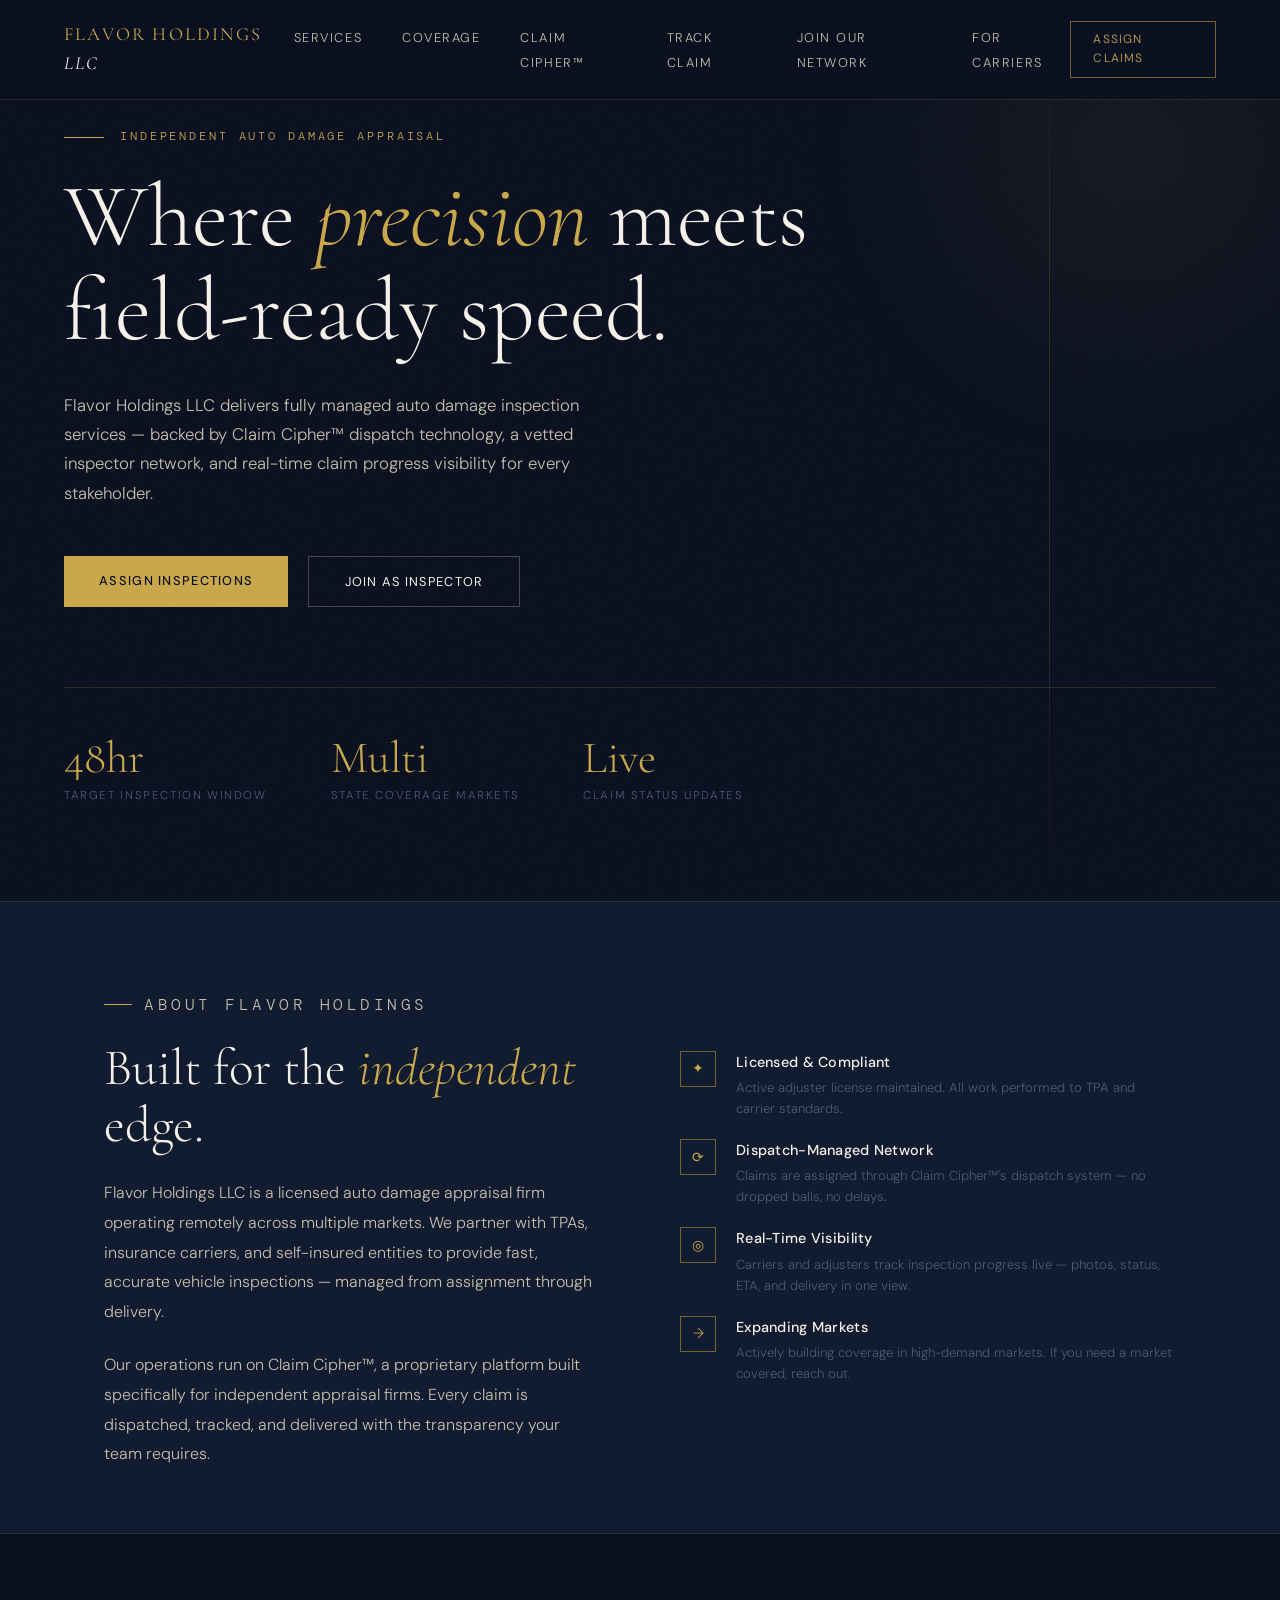
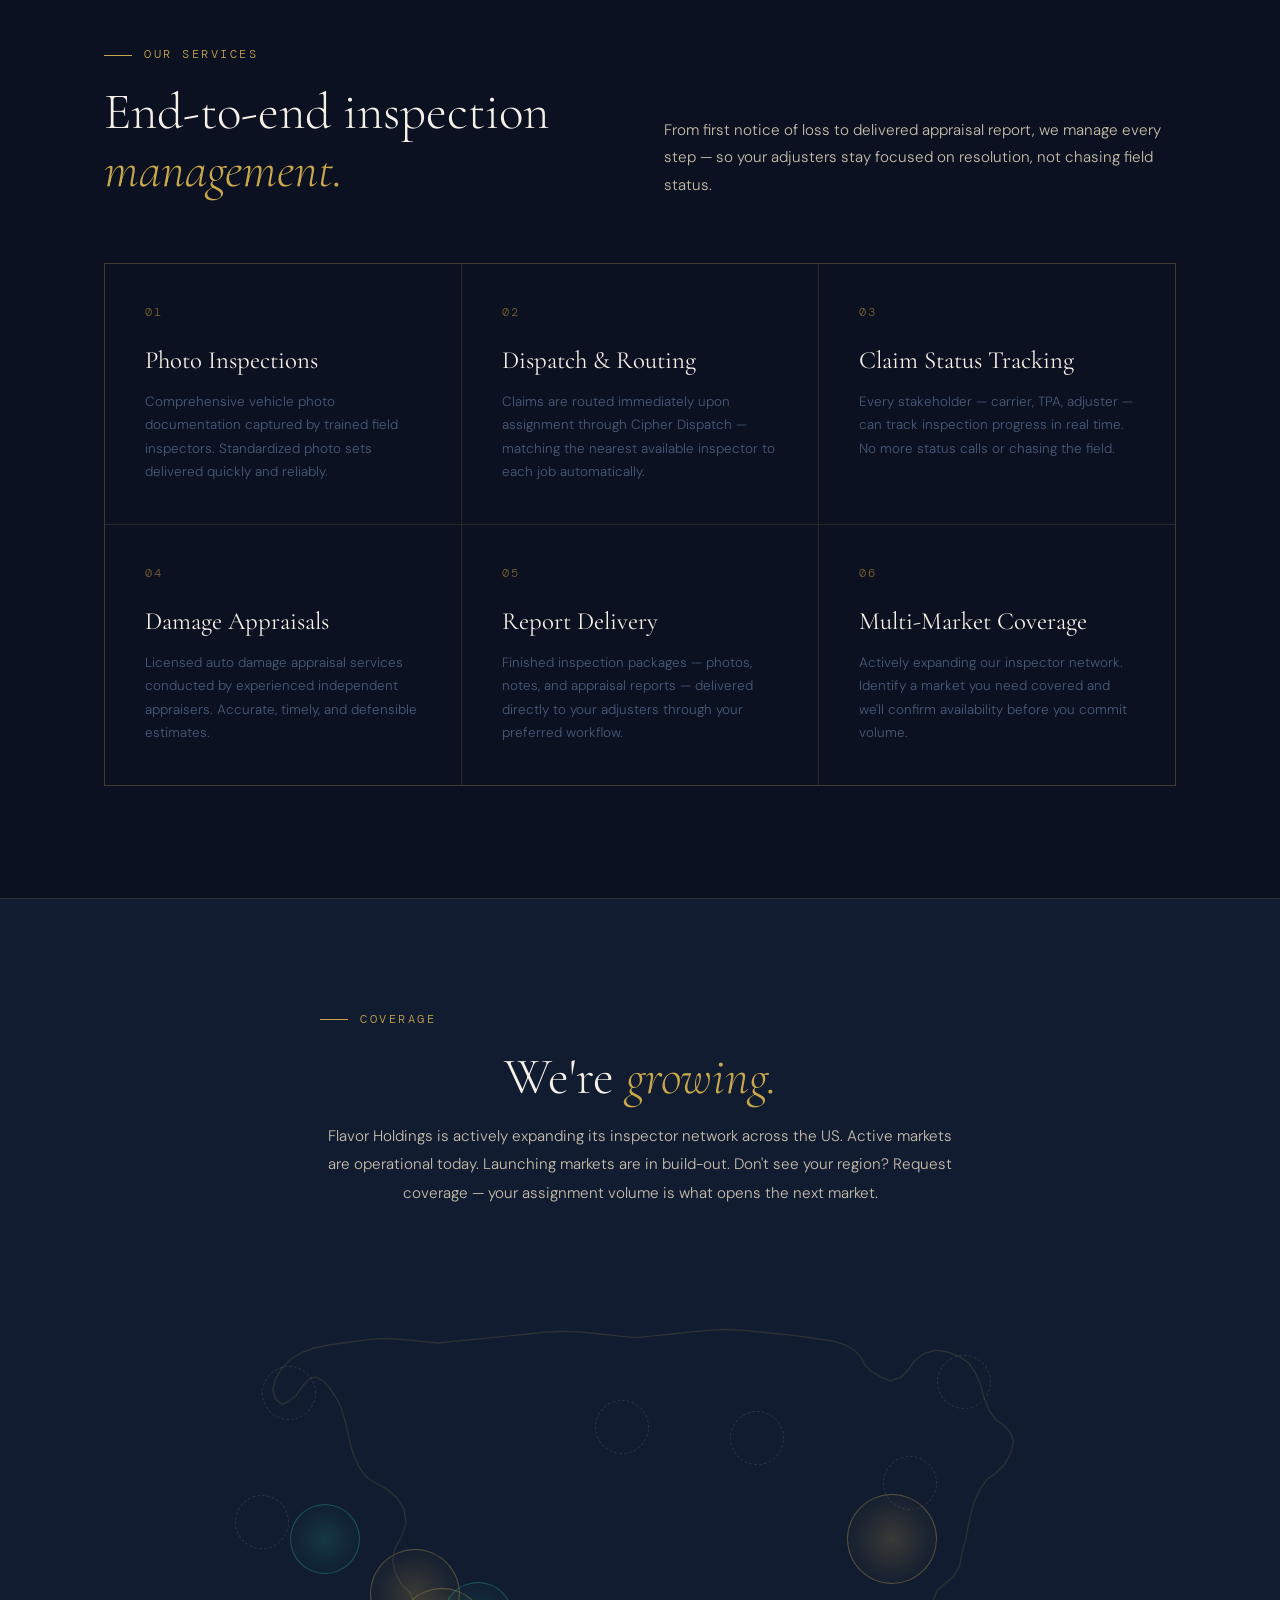
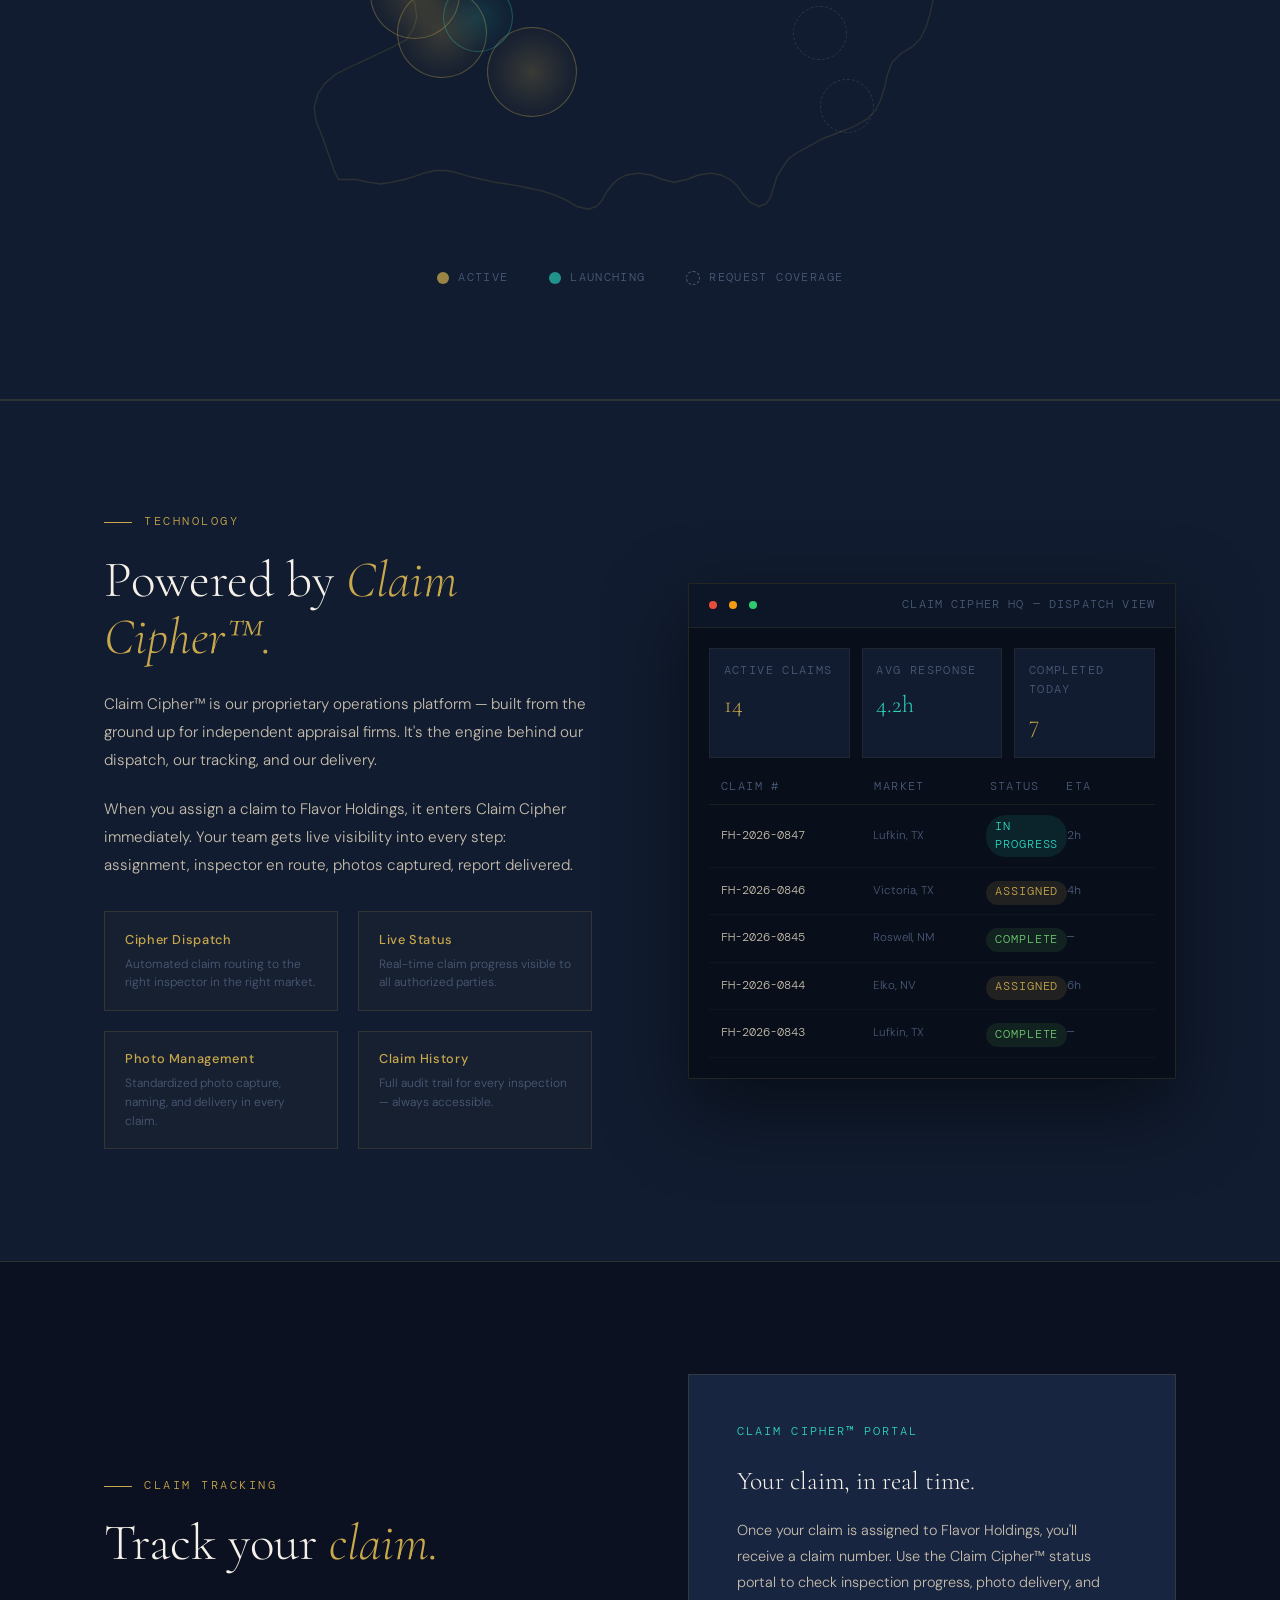
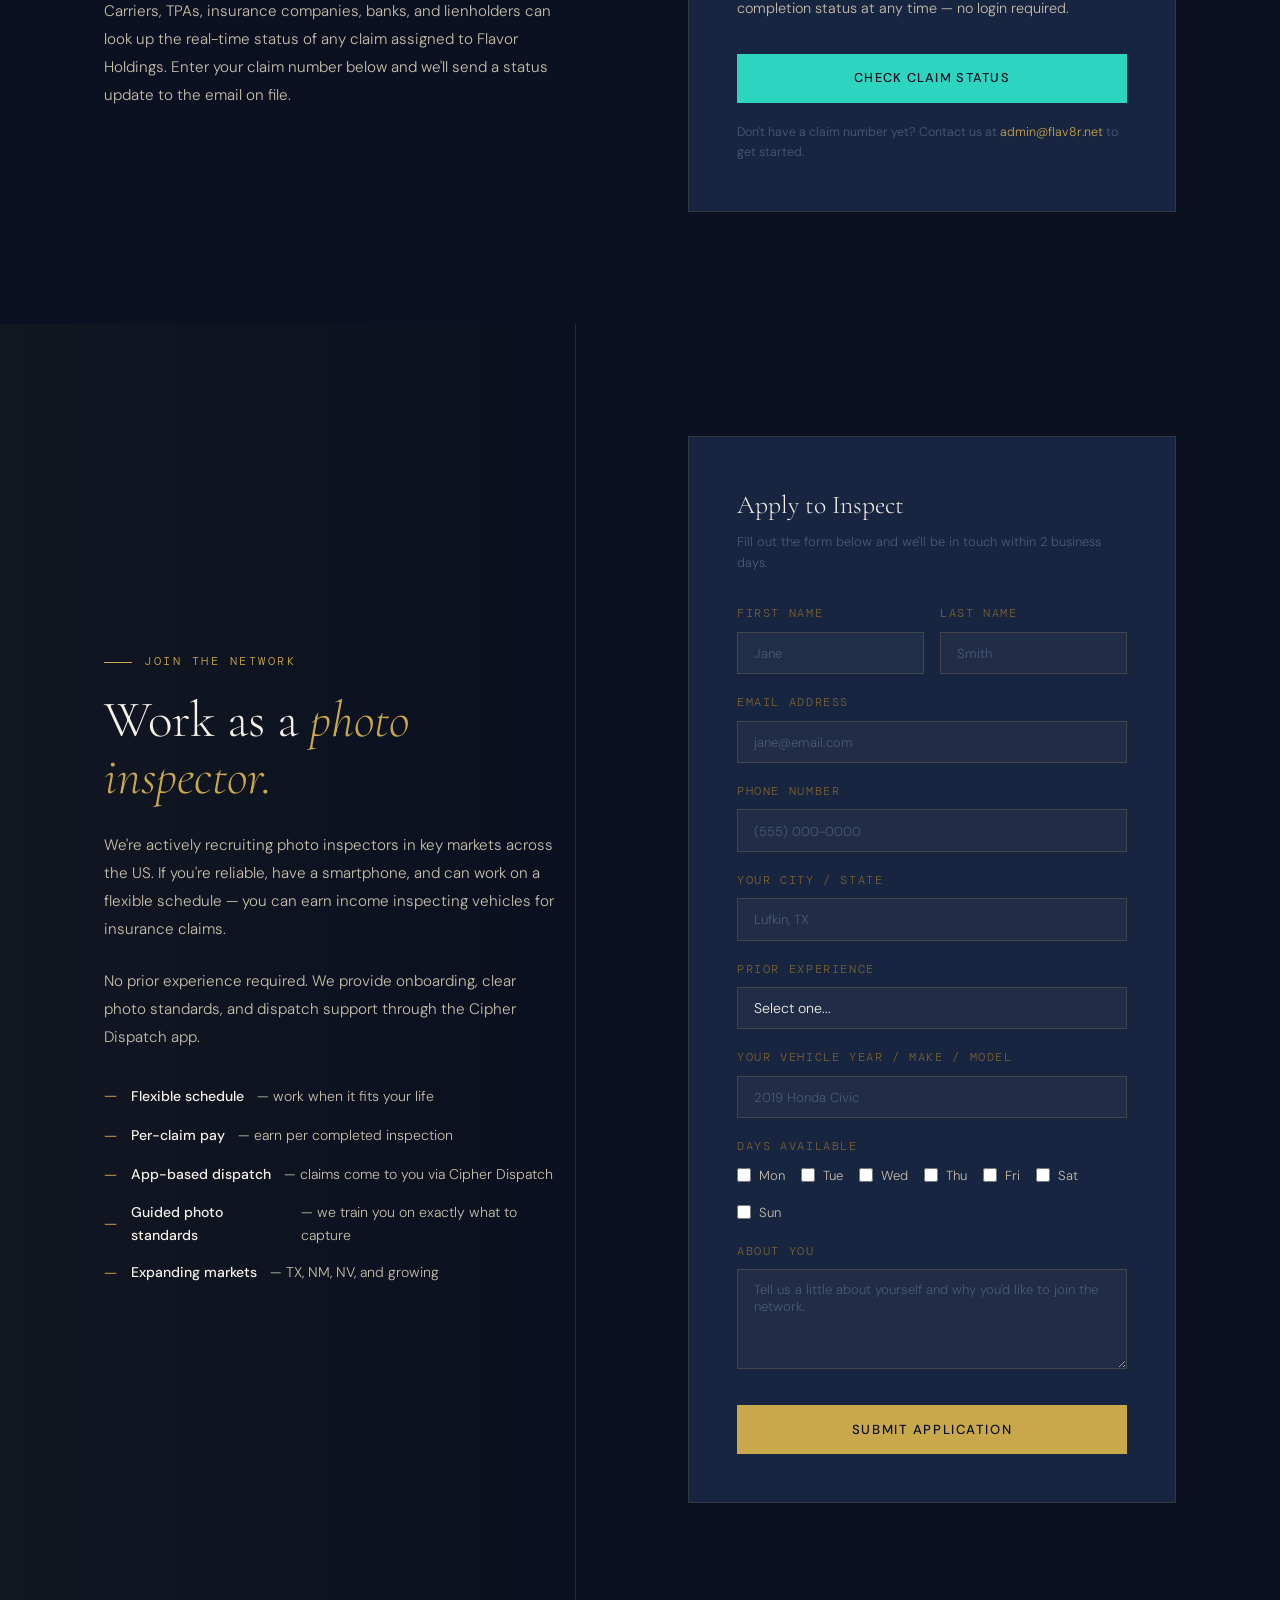
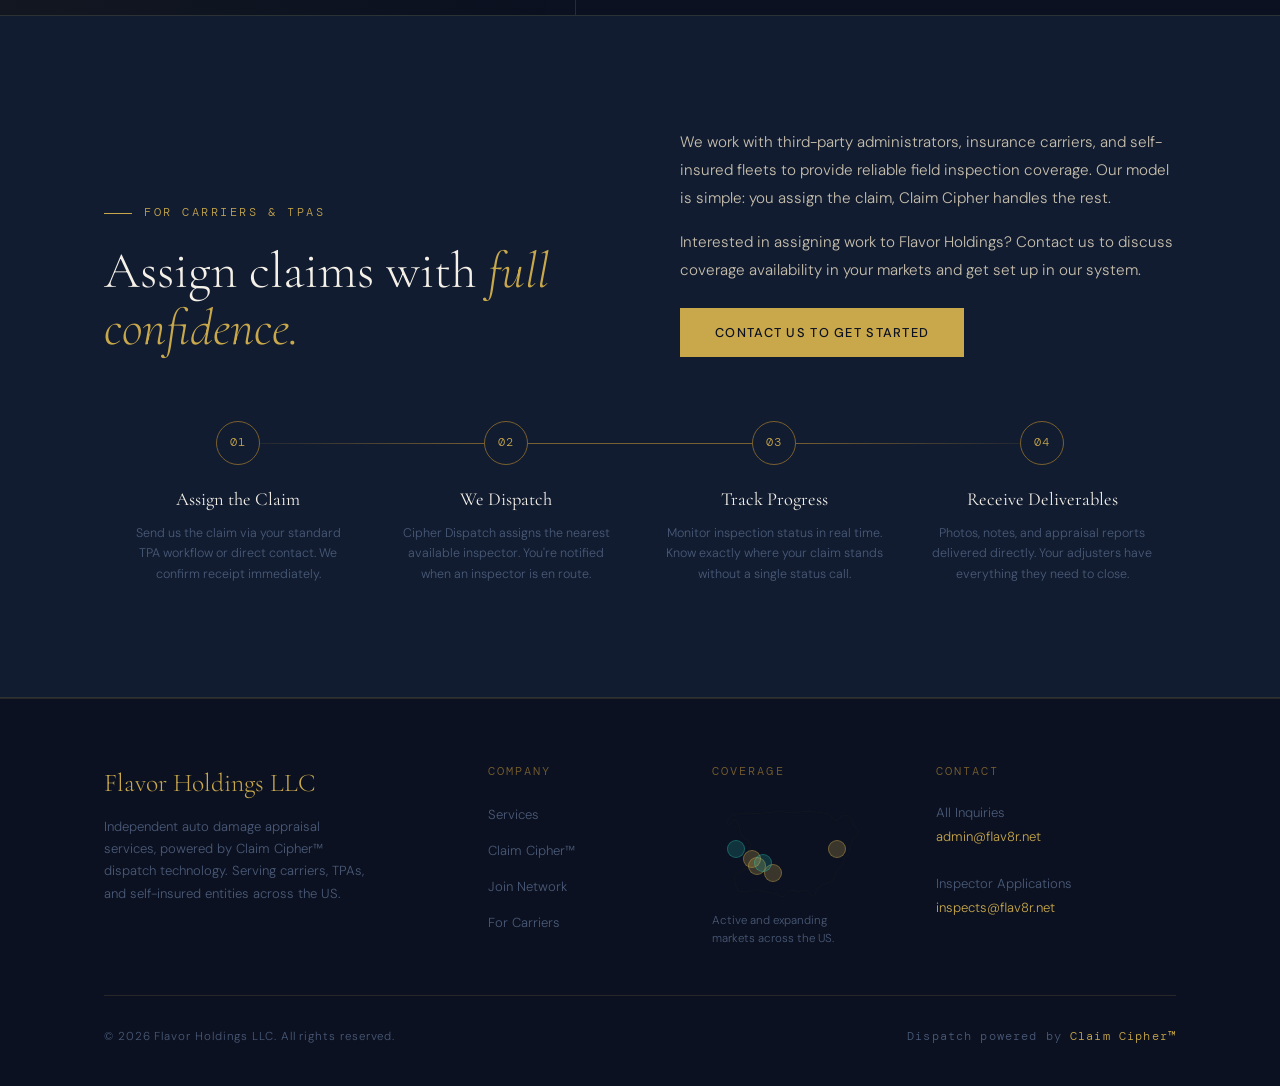
==== index.html @ 900861df "Fix coverage map: inline SVG outline, corrected circle positions - Replace img tags with inline SVG " ====
<!DOCTYPE html>
<html lang="en">
<head>
  <meta charset="UTF-8"/>
  <meta name="viewport" content="width=device-width, initial-scale=1.0"/>
  <meta name="description" content="Flavor Holdings LLC provides fully managed auto damage inspection services powered by Claim Cipher dispatch technology. Serving carriers, TPAs, and self-insured entities across the US."/>
  <title>Flavor Holdings LLC — Auto Damage Appraisal Services</title>
  <link rel="preconnect" href="https://fonts.googleapis.com"/>
  <link rel="preconnect" href="https://fonts.gstatic.com" crossorigin/>
  <link href="https://fonts.googleapis.com/css2?family=Cormorant+Garamond:ital,wght@0,300;0,400;0,600;1,300;1,400&family=DM+Sans:wght@300;400;500&family=DM+Mono:wght@300;400&display=swap" rel="stylesheet"/>
  <link rel="stylesheet" href="styles.css"/>
</head>
<body>

  <!-- ══ NAV ══════════════════════════════════════════════════ -->
  <nav class="nav">
    <div class="nav__logo">
      Flavor Holdings <span class="nav__logo-sub">LLC</span>
    </div>
    <ul class="nav__links">
      <li><a href="#services"   class="nav__link">Services</a></li>
      <li><a href="#coverage"   class="nav__link">Coverage</a></li>
      <li><a href="#cipher"     class="nav__link">Claim Cipher™</a></li>
      <li><a href="#track"      class="nav__link">Track Claim</a></li>
      <li><a href="#inspectors" class="nav__link">Join Our Network</a></li>
      <li><a href="#carriers"   class="nav__link">For Carriers</a></li>
    </ul>
    <button class="nav__hamburger" id="navHamburger"
            aria-label="Toggle navigation" aria-expanded="false">
      <span class="nav__hamburger-bar"></span>
      <span class="nav__hamburger-bar"></span>
      <span class="nav__hamburger-bar"></span>
    </button>
    <a href="#carriers" class="nav__cta">Assign Claims</a>
  </nav>

  <!-- ══ HERO ══════════════════════════════════════════════════ -->
  <section class="hero">
    <div class="hero__bg-line" aria-hidden="true"></div>
    <div class="hero__bg-glow" aria-hidden="true"></div>

    <p class="hero__eyebrow">Independent Auto Damage Appraisal</p>

    <h1 class="hero__title">
      Where <em class="hero__title-accent">precision</em> meets<br/>
      field-ready speed.
    </h1>

    <p class="hero__sub">
      Flavor Holdings LLC delivers fully managed auto damage inspection
      services — backed by Claim Cipher™ dispatch technology, a vetted
      inspector network, and real-time claim progress visibility for
      every stakeholder.
    </p>

    <div class="hero__actions">
      <a href="#carriers"   class="btn btn--primary">Assign Inspections</a>
      <a href="#inspectors" class="btn btn--ghost">Join as Inspector</a>
    </div>

    <div class="hero__stats">
      <div class="hero__stat">
        <div class="hero__stat-value">48hr</div>
        <div class="hero__stat-label">Target Inspection Window</div>
      </div>
      <div class="hero__stat">
        <div class="hero__stat-value">Multi</div>
        <div class="hero__stat-label">State Coverage Markets</div>
      </div>
      <div class="hero__stat">
        <div class="hero__stat-value">Live</div>
        <div class="hero__stat-label">Claim Status Updates</div>
      </div>
    </div>
  </section>

  <!-- ══ INTRO ══════════════════════════════════════════════════ -->
  <section class="intro">
    <div class="section-inner">
      <div class="intro__grid">

        <div class="intro__text reveal">
          <p class="section-tag">About Flavor Holdings</p>
          <h2>Built for the <em>independent</em> edge.</h2>
          <p>
            Flavor Holdings LLC is a licensed auto damage appraisal firm
            operating remotely across multiple markets. We partner with
            TPAs, insurance carriers, and self-insured entities to provide
            fast, accurate vehicle inspections — managed from assignment
            through delivery.
          </p>
          <p>
            Our operations run on Claim Cipher™, a proprietary platform
            built specifically for independent appraisal firms. Every
            claim is dispatched, tracked, and delivered with the
            transparency your team requires.
          </p>
        </div>

        <div class="intro__bullets reveal reveal--d2">
          <div class="intro__bullet">
            <div class="intro__bullet-icon" aria-hidden="true">✦</div>
            <div>
              <div class="intro__bullet-title">Licensed &amp; Compliant</div>
              <div class="intro__bullet-desc">Active adjuster license maintained. All work performed to TPA and carrier standards.</div>
            </div>
          </div>
          <div class="intro__bullet">
            <div class="intro__bullet-icon" aria-hidden="true">⟳</div>
            <div>
              <div class="intro__bullet-title">Dispatch-Managed Network</div>
              <div class="intro__bullet-desc">Claims are assigned through Claim Cipher™'s dispatch system — no dropped balls, no delays.</div>
            </div>
          </div>
          <div class="intro__bullet">
            <div class="intro__bullet-icon" aria-hidden="true">◎</div>
            <div>
              <div class="intro__bullet-title">Real-Time Visibility</div>
              <div class="intro__bullet-desc">Carriers and adjusters track inspection progress live — photos, status, ETA, and delivery in one view.</div>
            </div>
          </div>
          <div class="intro__bullet">
            <div class="intro__bullet-icon" aria-hidden="true">→</div>
            <div>
              <div class="intro__bullet-title">Expanding Markets</div>
              <div class="intro__bullet-desc">Actively building coverage in high-demand markets. If you need a market covered, reach out.</div>
            </div>
          </div>
        </div>

      </div>
    </div>
  </section>

  <!-- ══ SERVICES ══════════════════════════════════════════════ -->
  <section class="services" id="services">
    <div class="section-inner">

      <div class="services__header">
        <div class="reveal">
          <p class="section-tag">Our Services</p>
          <h2>End-to-end inspection <em>management.</em></h2>
        </div>
        <p class="services__header-desc reveal reveal--d2">
          From first notice of loss to delivered appraisal report, we
          manage every step — so your adjusters stay focused on
          resolution, not chasing field status.
        </p>
      </div>

      <div class="services__grid reveal">
        <article class="services__card">
          <div class="services__card-num">01</div>
          <h3 class="services__card-title">Photo Inspections</h3>
          <p class="services__card-desc">Comprehensive vehicle photo documentation captured by trained field inspectors. Standardized photo sets delivered quickly and reliably.</p>
        </article>
        <article class="services__card">
          <div class="services__card-num">02</div>
          <h3 class="services__card-title">Dispatch &amp; Routing</h3>
          <p class="services__card-desc">Claims are routed immediately upon assignment through Cipher Dispatch — matching the nearest available inspector to each job automatically.</p>
        </article>
        <article class="services__card">
          <div class="services__card-num">03</div>
          <h3 class="services__card-title">Claim Status Tracking</h3>
          <p class="services__card-desc">Every stakeholder — carrier, TPA, adjuster — can track inspection progress in real time. No more status calls or chasing the field.</p>
        </article>
        <article class="services__card">
          <div class="services__card-num">04</div>
          <h3 class="services__card-title">Damage Appraisals</h3>
          <p class="services__card-desc">Licensed auto damage appraisal services conducted by experienced independent appraisers. Accurate, timely, and defensible estimates.</p>
        </article>
        <article class="services__card">
          <div class="services__card-num">05</div>
          <h3 class="services__card-title">Report Delivery</h3>
          <p class="services__card-desc">Finished inspection packages — photos, notes, and appraisal reports — delivered directly to your adjusters through your preferred workflow.</p>
        </article>
        <article class="services__card">
          <div class="services__card-num">06</div>
          <h3 class="services__card-title">Multi-Market Coverage</h3>
          <p class="services__card-desc">Actively expanding our inspector network. Identify a market you need covered and we'll confirm availability before you commit volume.</p>
        </article>
      </div>

    </div>
  </section>

  <!-- ══ COVERAGE ═════════════════════════════════════════════ -->
  <section class="coverage" id="coverage">
    <div class="section-inner">
      <div class="coverage__header">
        <p class="section-tag">Coverage</p>
        <h2>We're <em>growing.</em></h2>
        <p class="coverage__sub">
          Flavor Holdings is actively expanding its inspector network
          across the US. Active markets are operational today. Launching
          markets are in build-out. Don't see your region? Request
          coverage — your assignment volume is what opens the next market.
        </p>
      </div>

      <div class="coverage__map-wrap">
        <div class="coverage__map" id="coverageMap">

          <svg viewBox="0 0 1000 620" class="coverage__svg" fill="none" stroke="rgba(201,168,76,0.15)" stroke-width="1.5" aria-hidden="true">
            <path d="M 165,565 L 160,555 155,540 148,520 140,500 138,485 142,470 150,458 162,448 178,440 195,432 210,425 225,418 240,410 248,398 252,385 250,370 245,358 235,348 228,335 225,322 228,308 235,295 240,280 238,265 230,252 218,242 205,235 195,228 188,218 182,205 178,192 175,178 172,165 168,152 162,140 155,130 148,122 140,118 132,120 125,128 118,138 110,145 102,148 95,142 92,132 95,120 102,108 112,98 125,90 140,85 155,82 170,80 185,78 200,76 218,75 235,76 255,78 275,80 295,78 315,76 335,74 355,72 375,70 395,68 415,67 435,68 455,70 475,72 495,74 515,72 535,70 555,68 575,66 595,65 615,66 635,68 655,70 675,72 695,75 715,78 728,82 738,88 745,95 750,105 758,112 768,118 778,122 790,118 798,110 805,100 815,92 828,88 842,90 855,95 865,102 872,112 878,125 882,140 888,155 895,165 905,172 912,180 915,190 912,202 905,215 895,225 885,232 878,242 872,255 868,268 865,282 862,298 858,312 855,328 848,340 838,348 830,355 825,368 822,382 818,395 812,408 802,418 790,425 780,435 775,448 772,462 768,475 762,488 752,498 740,505 728,510 715,515 702,520 688,528 675,535 665,542 658,552 652,562 648,575 645,585 640,592 632,595 622,590 615,582 608,572 600,565 590,560 578,558 565,560 552,565 L 538,568 525,565 512,560 498,558 485,560 475,565 468,572 462,580 458,588 452,595 442,598 430,595 418,588 405,582 392,578 378,575 365,572 352,570 338,568 325,565 312,562 298,558 285,555 272,555 260,558 248,562 238,565 225,568 212,570 198,568 185,565 175,565 Z"/>
          </svg>

          <!-- ACTIVE — gold pulse -->
          <div class="coverage__circle coverage__circle--active"
               data-region="North Carolina"
               data-left="78" data-top="48"></div>
          <div class="coverage__circle coverage__circle--active"
               data-region="South Central Texas"
               data-left="38" data-top="72"></div>
          <div class="coverage__circle coverage__circle--active"
               data-region="West Texas"
               data-left="28" data-top="65"></div>
          <div class="coverage__circle coverage__circle--active"
               data-region="Mountain West"
               data-left="25" data-top="58"></div>

          <!-- LAUNCHING — teal slower pulse -->
          <div class="coverage__circle coverage__circle--launching"
               data-region="Launching Soon"
               data-left="15" data-top="48"></div>
          <div class="coverage__circle coverage__circle--launching"
               data-region="Launching Soon"
               data-left="32" data-top="62"></div>

          <!-- OPEN — faint dashed, clickable, scroll to contact -->
          <div class="coverage__circle coverage__circle--open"
               data-region="Pacific Coast"
               data-left="8" data-top="45"></div>
          <div class="coverage__circle coverage__circle--open"
               data-region="Pacific Northwest"
               data-left="11" data-top="22"></div>
          <div class="coverage__circle coverage__circle--open"
               data-region="Upper Midwest"
               data-left="48" data-top="28"></div>
          <div class="coverage__circle coverage__circle--open"
               data-region="Great Lakes"
               data-left="63" data-top="30"></div>
          <div class="coverage__circle coverage__circle--open"
               data-region="Mid-Atlantic"
               data-left="80" data-top="38"></div>
          <div class="coverage__circle coverage__circle--open"
               data-region="Southeast"
               data-left="70" data-top="65"></div>
          <div class="coverage__circle coverage__circle--open"
               data-region="Florida"
               data-left="73" data-top="78"></div>
          <div class="coverage__circle coverage__circle--open"
               data-region="Northeast"
               data-left="86" data-top="20"></div>

          <!-- TOOLTIP -->
          <div class="coverage__tooltip" id="coverageTooltip" aria-live="polite">
            <span class="coverage__tooltip-region" id="tooltipRegion"></span>
            <a href="#carriers" class="coverage__tooltip-cta coverage__tooltip-cta--hidden"
               id="tooltipCta">Request Coverage</a>
          </div>

        </div>
      </div>

      <div class="coverage__legend">
        <div class="coverage__legend-item">
          <div class="coverage__legend-dot coverage__legend-dot--active"></div>
          <span class="coverage__legend-label">Active</span>
        </div>
        <div class="coverage__legend-item">
          <div class="coverage__legend-dot coverage__legend-dot--launching"></div>
          <span class="coverage__legend-label">Launching</span>
        </div>
        <div class="coverage__legend-item">
          <div class="coverage__legend-dot coverage__legend-dot--open"></div>
          <span class="coverage__legend-label">Request Coverage</span>
        </div>
      </div>
    </div>
  </section>

  <!-- ══ CIPHER ════════════════════════════════════════════════ -->
  <section class="cipher" id="cipher">
    <div class="section-inner">
      <div class="cipher__grid">

        <div class="cipher__content reveal">
          <p class="section-tag">Technology</p>
          <h2 class="cipher__heading">Powered by <em>Claim Cipher™.</em></h2>
          <p class="cipher__desc">
            Claim Cipher™ is our proprietary operations platform — built
            from the ground up for independent appraisal firms. It's the
            engine behind our dispatch, our tracking, and our delivery.
          </p>
          <p class="cipher__desc">
            When you assign a claim to Flavor Holdings, it enters Claim
            Cipher immediately. Your team gets live visibility into every
            step: assignment, inspector en route, photos captured,
            report delivered.
          </p>
          <div class="cipher__features">
            <div class="cipher__feature">
              <div class="cipher__feature-title">Cipher Dispatch</div>
              <p class="cipher__feature-desc">Automated claim routing to the right inspector in the right market.</p>
            </div>
            <div class="cipher__feature">
              <div class="cipher__feature-title">Live Status</div>
              <p class="cipher__feature-desc">Real-time claim progress visible to all authorized parties.</p>
            </div>
            <div class="cipher__feature">
              <div class="cipher__feature-title">Photo Management</div>
              <p class="cipher__feature-desc">Standardized photo capture, naming, and delivery in every claim.</p>
            </div>
            <div class="cipher__feature">
              <div class="cipher__feature-title">Claim History</div>
              <p class="cipher__feature-desc">Full audit trail for every inspection — always accessible.</p>
            </div>
          </div>
        </div>

        <!-- Mock Dashboard -->
        <div class="dashboard reveal reveal--d2">
          <div class="dashboard__topbar">
            <div class="dashboard__dot dashboard__dot--red" aria-hidden="true"></div>
            <div class="dashboard__dot dashboard__dot--yellow" aria-hidden="true"></div>
            <div class="dashboard__dot dashboard__dot--green" aria-hidden="true"></div>
            <span class="dashboard__window-title">CLAIM CIPHER HQ — DISPATCH VIEW</span>
          </div>
          <div class="dashboard__body">
            <div class="dashboard__stats">
              <div class="dashboard__stat">
                <div class="dashboard__stat-label">Active Claims</div>
                <div class="dashboard__stat-value">14</div>
              </div>
              <div class="dashboard__stat">
                <div class="dashboard__stat-label">Avg Response</div>
                <div class="dashboard__stat-value dashboard__stat-value--teal">4.2h</div>
              </div>
              <div class="dashboard__stat">
                <div class="dashboard__stat-label">Completed Today</div>
                <div class="dashboard__stat-value">7</div>
              </div>
            </div>

            <div class="dashboard__table-head">
              <div class="dashboard__th">Claim #</div>
              <div class="dashboard__th">Market</div>
              <div class="dashboard__th">Status</div>
              <div class="dashboard__th">ETA</div>
            </div>

            <div class="dashboard__row">
              <div class="dashboard__claim-id">FH-2026-0847</div>
              <div class="dashboard__claim-loc">Lufkin, TX</div>
              <div><span class="dashboard__badge dashboard__badge--progress">In Progress</span></div>
              <div class="dashboard__time">2h</div>
            </div>
            <div class="dashboard__row">
              <div class="dashboard__claim-id">FH-2026-0846</div>
              <div class="dashboard__claim-loc">Victoria, TX</div>
              <div><span class="dashboard__badge dashboard__badge--assigned">Assigned</span></div>
              <div class="dashboard__time">4h</div>
            </div>
            <div class="dashboard__row">
              <div class="dashboard__claim-id">FH-2026-0845</div>
              <div class="dashboard__claim-loc">Roswell, NM</div>
              <div><span class="dashboard__badge dashboard__badge--complete">Complete</span></div>
              <div class="dashboard__time">—</div>
            </div>
            <div class="dashboard__row">
              <div class="dashboard__claim-id">FH-2026-0844</div>
              <div class="dashboard__claim-loc">Elko, NV</div>
              <div><span class="dashboard__badge dashboard__badge--assigned">Assigned</span></div>
              <div class="dashboard__time">6h</div>
            </div>
            <div class="dashboard__row">
              <div class="dashboard__claim-id">FH-2026-0843</div>
              <div class="dashboard__claim-loc">Lufkin, TX</div>
              <div><span class="dashboard__badge dashboard__badge--complete">Complete</span></div>
              <div class="dashboard__time">—</div>
            </div>
          </div>
        </div>

      </div>
    </div>
  </section>

  <!-- ══ TRACK ═════════════════════════════════════════════════ -->
  <section class="track" id="track">
    <div class="section-inner">
      <div class="track__grid">

        <div class="track__content reveal">
          <p class="section-tag">Claim Tracking</p>
          <h2>Track your <em>claim.</em></h2>
          <p class="track__desc">
            Carriers, TPAs, insurance companies, banks, and lienholders
            can look up the real-time status of any claim assigned to
            Flavor Holdings. Enter your claim number below and we'll
            send a status update to the email on file.
          </p>
        </div>

        <div class="track__callout reveal reveal--d2">
          <p class="track__callout-eyebrow">Claim Cipher™ Portal</p>
          <div class="track__callout-heading">Your claim, in real time.</div>
          <p class="track__callout-body">
            Once your claim is assigned to Flavor Holdings, you'll receive
            a claim number. Use the Claim Cipher™ status portal to check
            inspection progress, photo delivery, and completion status at
            any time — no login required.
          </p>
          <a href="track.html" class="btn btn--teal track__callout-btn">
            Check Claim Status
          </a>
          <p class="track__callout-note">
            Don't have a claim number yet? Contact us at
            <a href="mailto:admin@flav8r.net" class="track__callout-note-link">admin@flav8r.net</a>
            to get started.
          </p>
        </div>

      </div>
    </div>
  </section>

  <!-- ══ INSPECTOR ═════════════════════════════════════════════ -->
  <section class="inspector" id="inspectors">
    <div class="inspector__bg-accent"></div>
    <div class="section-inner">
      <div class="inspector__grid">

        <div class="inspector__left reveal">
          <p class="section-tag">Join the Network</p>
          <h2 class="inspector__heading">Work as a <em>photo inspector.</em></h2>
          <p class="inspector__desc">
            We're actively recruiting photo inspectors in key markets
            across the US. If you're reliable, have a smartphone, and
            can work on a flexible schedule — you can earn income
            inspecting vehicles for insurance claims.
          </p>
          <p class="inspector__desc">
            No prior experience required. We provide onboarding, clear
            photo standards, and dispatch support through the
            Cipher Dispatch app.
          </p>
          <ul class="inspector__perks">
            <li class="inspector__perk"><span class="inspector__perk-highlight">Flexible schedule</span> — work when it fits your life</li>
            <li class="inspector__perk"><span class="inspector__perk-highlight">Per-claim pay</span> — earn per completed inspection</li>
            <li class="inspector__perk"><span class="inspector__perk-highlight">App-based dispatch</span> — claims come to you via Cipher Dispatch</li>
            <li class="inspector__perk"><span class="inspector__perk-highlight">Guided photo standards</span> — we train you on exactly what to capture</li>
            <li class="inspector__perk"><span class="inspector__perk-highlight">Expanding markets</span> — TX, NM, NV, and growing</li>
          </ul>
        </div>

        <div class="form reveal reveal--d2">
          <div class="form__heading">Apply to Inspect</div>
          <p class="form__sub">Fill out the form below and we'll be in touch within 2 business days.</p>

          <div class="form__row">
            <div>
              <label class="form__label" for="fname">First Name</label>
              <input class="form__input" id="fname" type="text" placeholder="Jane"/>
            </div>
            <div>
              <label class="form__label" for="lname">Last Name</label>
              <input class="form__input" id="lname" type="text" placeholder="Smith"/>
            </div>
          </div>

          <label class="form__label" for="email">Email Address</label>
          <input class="form__input" id="email" type="email" placeholder="jane@email.com"/>

          <label class="form__label" for="phone">Phone Number</label>
          <input class="form__input" id="phone" type="tel" placeholder="(555) 000-0000"/>

          <label class="form__label" for="city">Your City / State</label>
          <input class="form__input" id="city" type="text" placeholder="Lufkin, TX"/>

          <label class="form__label" for="experience">Prior Experience</label>
          <select class="form__select" id="experience">
            <option value="">Select one...</option>
            <option value="none">No prior experience</option>
            <option value="some">Some auto inspection background</option>
            <option value="licensed">Licensed adjuster</option>
            <option value="other">Other field inspection work</option>
          </select>

          <label class="form__label" for="vehicle">Your Vehicle Year / Make / Model</label>
          <input class="form__input" id="vehicle" type="text" placeholder="2019 Honda Civic"/>

          <label class="form__label">Days Available</label>
          <div class="form__checkboxes">
            <label class="form__checkbox-label"><input class="form__checkbox-input" type="checkbox" value="Mon"/>Mon</label>
            <label class="form__checkbox-label"><input class="form__checkbox-input" type="checkbox" value="Tue"/>Tue</label>
            <label class="form__checkbox-label"><input class="form__checkbox-input" type="checkbox" value="Wed"/>Wed</label>
            <label class="form__checkbox-label"><input class="form__checkbox-input" type="checkbox" value="Thu"/>Thu</label>
            <label class="form__checkbox-label"><input class="form__checkbox-input" type="checkbox" value="Fri"/>Fri</label>
            <label class="form__checkbox-label"><input class="form__checkbox-input" type="checkbox" value="Sat"/>Sat</label>
            <label class="form__checkbox-label"><input class="form__checkbox-input" type="checkbox" value="Sun"/>Sun</label>
          </div>

          <label class="form__label" for="bio">About You</label>
          <textarea class="form__textarea" id="bio"
            placeholder="Tell us a little about yourself and why you'd like to join the network."></textarea>

          <button class="form__submit" id="inspectorSubmit" type="button">
            Submit Application
          </button>
        </div>

      </div>
    </div>
  </section>

  <!-- ══ PARTNERS / CARRIERS ═══════════════════════════════════ -->
  <section class="partners" id="carriers">
    <div class="section-inner">

      <div class="partners__header">
        <div class="reveal">
          <p class="section-tag">For Carriers &amp; TPAs</p>
          <h2>Assign claims with <em>full confidence.</em></h2>
        </div>
        <div class="reveal reveal--d2">
          <p class="partners__header-desc">
            We work with third-party administrators, insurance carriers,
            and self-insured fleets to provide reliable field inspection
            coverage. Our model is simple: you assign the claim, Claim
            Cipher handles the rest.
          </p>
          <p class="partners__header-sub">
            Interested in assigning work to Flavor Holdings? Contact us
            to discuss coverage availability in your markets and get set
            up in our system.
          </p>
          <a href="mailto:admin@flav8r.net" class="btn btn--primary partners__header-cta">
            Contact Us to Get Started
          </a>
        </div>
      </div>

      <div class="partners__steps reveal">
        <div class="partners__step">
          <div class="partners__step-num">01</div>
          <div class="partners__step-title">Assign the Claim</div>
          <p class="partners__step-desc">Send us the claim via your standard TPA workflow or direct contact. We confirm receipt immediately.</p>
        </div>
        <div class="partners__step">
          <div class="partners__step-num">02</div>
          <div class="partners__step-title">We Dispatch</div>
          <p class="partners__step-desc">Cipher Dispatch assigns the nearest available inspector. You're notified when an inspector is en route.</p>
        </div>
        <div class="partners__step">
          <div class="partners__step-num">03</div>
          <div class="partners__step-title">Track Progress</div>
          <p class="partners__step-desc">Monitor inspection status in real time. Know exactly where your claim stands without a single status call.</p>
        </div>
        <div class="partners__step">
          <div class="partners__step-num">04</div>
          <div class="partners__step-title">Receive Deliverables</div>
          <p class="partners__step-desc">Photos, notes, and appraisal reports delivered directly. Your adjusters have everything they need to close.</p>
        </div>
      </div>

    </div>
  </section>

  <!-- ══ FOOTER ════════════════════════════════════════════════ -->
  <footer class="footer">
    <div class="section-inner">
      <div class="footer__grid">

        <div class="footer__brand">
          <div class="footer__brand-name">Flavor Holdings LLC</div>
          <p class="footer__brand-desc">
            Independent auto damage appraisal services, powered by
            Claim Cipher™ dispatch technology. Serving carriers, TPAs,
            and self-insured entities across the US.
          </p>
        </div>

        <div class="footer__col">
          <div class="footer__col-heading">Company</div>
          <ul class="footer__links">
            <li><a href="#services"    class="footer__link">Services</a></li>
            <li><a href="#cipher"      class="footer__link">Claim Cipher™</a></li>
            <li><a href="#inspectors"  class="footer__link">Join Network</a></li>
            <li><a href="#carriers"    class="footer__link">For Carriers</a></li>
          </ul>
        </div>

        <div class="footer__col">
          <div class="footer__col-heading">Coverage</div>
          <div class="footer__map">
            <div class="footer__map-inner" id="footerMap">
              <svg viewBox="0 0 1000 620" class="footer__map-svg" fill="none" stroke="rgba(201,168,76,0.15)" stroke-width="1.5" aria-hidden="true">
                <path d="M 165,565 L 160,555 155,540 148,520 140,500 138,485 142,470 150,458 162,448 178,440 195,432 210,425 225,418 240,410 248,398 252,385 250,370 245,358 235,348 228,335 225,322 228,308 235,295 240,280 238,265 230,252 218,242 205,235 195,228 188,218 182,205 178,192 175,178 172,165 168,152 162,140 155,130 148,122 140,118 132,120 125,128 118,138 110,145 102,148 95,142 92,132 95,120 102,108 112,98 125,90 140,85 155,82 170,80 185,78 200,76 218,75 235,76 255,78 275,80 295,78 315,76 335,74 355,72 375,70 395,68 415,67 435,68 455,70 475,72 495,74 515,72 535,70 555,68 575,66 595,65 615,66 635,68 655,70 675,72 695,75 715,78 728,82 738,88 745,95 750,105 758,112 768,118 778,122 790,118 798,110 805,100 815,92 828,88 842,90 855,95 865,102 872,112 878,125 882,140 888,155 895,165 905,172 912,180 915,190 912,202 905,215 895,225 885,232 878,242 872,255 868,268 865,282 862,298 858,312 855,328 848,340 838,348 830,355 825,368 822,382 818,395 812,408 802,418 790,425 780,435 775,448 772,462 768,475 762,488 752,498 740,505 728,510 715,515 702,520 688,528 675,535 665,542 658,552 652,562 648,575 645,585 640,592 632,595 622,590 615,582 608,572 600,565 590,560 578,558 565,560 552,565 L 538,568 525,565 512,560 498,558 485,560 475,565 468,572 462,580 458,588 452,595 442,598 430,595 418,588 405,582 392,578 378,575 365,572 352,570 338,568 325,565 312,562 298,558 285,555 272,555 260,558 248,562 238,565 225,568 212,570 198,568 185,565 175,565 Z"/>
              </svg>
              <div class="footer__map-circle footer__map-circle--active"
                   data-left="78" data-top="48"></div>
              <div class="footer__map-circle footer__map-circle--active"
                   data-left="38" data-top="72"></div>
              <div class="footer__map-circle footer__map-circle--active"
                   data-left="28" data-top="65"></div>
              <div class="footer__map-circle footer__map-circle--active"
                   data-left="25" data-top="58"></div>
              <div class="footer__map-circle footer__map-circle--launching"
                   data-left="15" data-top="48"></div>
              <div class="footer__map-circle footer__map-circle--launching"
                   data-left="32" data-top="62"></div>
            </div>
          </div>
          <p class="footer__map-note">Active and expanding markets across the US.</p>
        </div>

        <div class="footer__col">
          <div class="footer__col-heading">Contact</div>
          <p class="footer__contact-text">
            All Inquiries<br/>
            <a href="mailto:admin@flav8r.net" class="footer__contact-link">admin@flav8r.net</a>
            <br/><br/>
            Inspector Applications<br/>
            <a href="mailto:inspects@flav8r.net" class="footer__contact-link">inspects@flav8r.net</a>
          </p>
        </div>

      </div>

      <div class="footer__bottom">
        <div class="footer__copy">© 2026 Flavor Holdings LLC. All rights reserved.</div>
        <div class="footer__powered">
          Dispatch powered by <span class="footer__powered-accent">Claim Cipher™</span>
        </div>
      </div>
    </div>
  </footer>

  <script src="main.js"></script>
</body>
</html>
---- styles.css ----
/* ============================================================
   FLAVOR HOLDINGS LLC — styles.css
   Methodology: BEM (Block__Element--Modifier)
   Zero inline styles. All presentation lives here.
   ============================================================ */

/* ── TOKENS ────────────────────────────────────────────────── */
:root {
  --color-navy:       #0b1120;
  --color-navy-mid:   #111c30;
  --color-navy-light: #182540;
  --color-gold:       #c9a84c;
  --color-gold-light: #e8c97a;
  --color-gold-dim:   #7a6030;
  --color-cream:      #f5f0e8;
  --color-cream-dim:  #c8bfad;
  --color-white:      #ffffff;
  --color-teal:       #2dd4bf;
  --color-muted:      #4a5a78;
  --color-success:    #6fc86f;
  --color-border:     rgba(201, 168, 76, 0.15);
  --color-border-dim: rgba(201, 168, 76, 0.08);

  --font-display: 'Cormorant Garamond', serif;
  --font-body:    'DM Sans', sans-serif;
  --font-mono:    'DM Mono', monospace;

  --space-xs:  0.35rem;
  --space-sm:  0.65rem;
  --space-md:  1.25rem;
  --space-lg:  2.5rem;
  --space-xl:  4rem;
  --space-2xl: 7rem;

  --transition-base: 0.25s ease;
  --transition-slow: 0.7s ease;
}

/* ── RESET & BASE ───────────────────────────────────────────── */
*,
*::before,
*::after {
  box-sizing: border-box;
  margin: 0;
  padding: 0;
}

html {
  scroll-behavior: smooth;
}

body {
  background-color: var(--color-navy);
  color: var(--color-cream);
  font-family: var(--font-body);
  font-weight: 300;
  line-height: 1.6;
  overflow-x: hidden;
}

/* Noise texture overlay */
body::before {
  content: '';
  position: fixed;
  inset: 0;
  background-image: url("data:image/svg+xml,%3Csvg viewBox='0 0 256 256' xmlns='http://www.w3.org/2000/svg'%3E%3Cfilter id='n'%3E%3CfeTurbulence type='fractalNoise' baseFrequency='0.9' numOctaves='4' stitchTiles='stitch'/%3E%3C/filter%3E%3Crect width='100%25' height='100%25' filter='url(%23n)' opacity='0.04'/%3E%3C/svg%3E");
  pointer-events: none;
  z-index: 0;
  opacity: 0.4;
}

/* ── ACCESSIBILITY ─────────────────────────────────────────── */
:focus-visible {
  outline: 2px solid var(--color-gold);
  outline-offset: 3px;
}

@media (prefers-reduced-motion: reduce) {
  *,
  *::before,
  *::after {
    animation-duration: 0.01ms !important;
    transition-duration: 0.01ms !important;
  }
}

/* ── UTILITY: SECTION WRAPPER ───────────────────────────────── */
.section-inner {
  max-width: 1200px;
  margin: 0 auto;
  padding: 0 var(--space-xl);
}

/* ── UTILITY: SECTION TAG ───────────────────────────────────── */
.section-tag {
  font-family: var(--font-mono);
  font-size: 0.72rem;
  letter-spacing: 0.22em;
  text-transform: uppercase;
  color: var(--color-gold);
  display: flex;
  align-items: center;
  gap: 0.75rem;
  margin-bottom: var(--space-md);
}

.section-tag::before {
  content: '';
  display: block;
  width: 28px;
  height: 1px;
  background: var(--color-gold);
}

/* ── UTILITY: HEADINGS ──────────────────────────────────────── */
h2 {
  font-family: var(--font-display);
  font-size: clamp(2.2rem, 4vw, 3.6rem);
  font-weight: 300;
  line-height: 1.12;
  color: var(--color-cream);
}

h2 em {
  color: var(--color-gold);
  font-style: italic;
}

/* ── UTILITY: BUTTONS ───────────────────────────────────────── */
.btn {
  display: inline-block;
  text-decoration: none;
  cursor: pointer;
  font-family: var(--font-body);
  font-size: 0.8rem;
  font-weight: 500;
  letter-spacing: 0.1em;
  text-transform: uppercase;
  padding: 0.9rem 2.2rem;
  transition: all var(--transition-base);
  border: none;
}

.btn--primary {
  background: var(--color-gold);
  color: var(--color-navy);
}

.btn--primary:hover {
  background: var(--color-gold-light);
  transform: translateY(-1px);
}

.btn--teal {
  background: var(--color-teal);
  color: var(--color-navy);
}

.btn--teal:hover {
  background: #5de8d5;
  transform: translateY(-1px);
}

.btn--ghost {
  background: transparent;
  color: var(--color-cream);
  border: 1px solid rgba(245, 240, 232, 0.25);
  font-weight: 400;
}

.btn--ghost:hover {
  border-color: var(--color-cream);
  transform: translateY(-1px);
}

/* ── UTILITY: SCROLL REVEAL ─────────────────────────────────── */
.reveal {
  opacity: 0;
  transform: translateY(24px);
  transition: opacity var(--transition-slow), transform var(--transition-slow);
}

.reveal--visible {
  opacity: 1;
  transform: translateY(0);
}

/* Stagger delays for sibling reveal groups */
.reveal--d1 { transition-delay: 0.08s; }
.reveal--d2 { transition-delay: 0.16s; }
.reveal--d3 { transition-delay: 0.24s; }
.reveal--d4 { transition-delay: 0.32s; }
.reveal--d5 { transition-delay: 0.40s; }
.reveal--d6 { transition-delay: 0.48s; }

/* ── BLOCK: NAV ─────────────────────────────────────────────── */
.nav {
  position: fixed;
  top: 0;
  left: 0;
  right: 0;
  z-index: 100;
  display: flex;
  align-items: center;
  justify-content: space-between;
  padding: 1.25rem var(--space-xl);
  background: rgba(11, 17, 32, 0.85);
  backdrop-filter: blur(12px);
  border-bottom: 1px solid var(--color-border);
}

.nav__logo {
  font-family: var(--font-display);
  font-size: 1.15rem;
  font-weight: 400;
  letter-spacing: 0.12em;
  text-transform: uppercase;
  color: var(--color-gold);
}

.nav__logo-sub {
  color: var(--color-cream);
  font-style: italic;
}

.nav__links {
  display: flex;
  gap: var(--space-lg);
  list-style: none;
}

.nav__link {
  text-decoration: none;
  color: var(--color-cream-dim);
  font-size: 0.8rem;
  letter-spacing: 0.12em;
  text-transform: uppercase;
  transition: color var(--transition-base);
}

.nav__link:hover {
  color: var(--color-gold);
}

.nav__cta {
  background: transparent;
  border: 1px solid var(--color-gold-dim);
  color: var(--color-gold);
  padding: 0.5rem 1.4rem;
  font-family: var(--font-body);
  font-size: 0.75rem;
  letter-spacing: 0.1em;
  text-transform: uppercase;
  text-decoration: none;
  transition: all var(--transition-base);
}

.nav__cta:hover {
  background: var(--color-gold);
  color: var(--color-navy);
}

/* ── NAV: HAMBURGER ────────────────────────────────────────── */
.nav__hamburger {
  display: none;
  flex-direction: column;
  justify-content: space-between;
  width: 24px;
  height: 18px;
  background: transparent;
  border: none;
  cursor: pointer;
  padding: 0;
  z-index: 101;
}

.nav__hamburger-bar {
  display: block;
  width: 100%;
  height: 1.5px;
  background: var(--color-cream);
  transition: all 0.3s ease;
  transform-origin: center;
}

/* ── BLOCK: HERO ────────────────────────────────────────────── */
.hero {
  position: relative;
  min-height: 100vh;
  display: flex;
  flex-direction: column;
  justify-content: center;
  padding: 8rem var(--space-xl) 6rem;
  overflow: hidden;
  z-index: 1;
}

.hero__bg-line {
  position: absolute;
  top: 0;
  right: 18%;
  width: 1px;
  height: 100%;
  background: linear-gradient(
    to bottom,
    transparent,
    var(--color-gold-dim) 30%,
    var(--color-gold-dim) 70%,
    transparent
  );
  opacity: 0.3;
  pointer-events: none;
}

.hero__bg-glow {
  position: absolute;
  top: -200px;
  right: -200px;
  width: 700px;
  height: 700px;
  border-radius: 50%;
  background: radial-gradient(circle at center, rgba(201, 168, 76, 0.06) 0%, transparent 65%);
  pointer-events: none;
}

.hero__eyebrow {
  font-family: var(--font-mono);
  font-size: 0.72rem;
  letter-spacing: 0.25em;
  text-transform: uppercase;
  color: var(--color-gold);
  margin-bottom: 1.5rem;
  display: flex;
  align-items: center;
  gap: 1rem;
  opacity: 0;
  animation: fadeUp 0.8s forwards 0.2s;
}

.hero__eyebrow::before {
  content: '';
  display: block;
  width: 40px;
  height: 1px;
  background: var(--color-gold);
}

.hero__title {
  font-family: var(--font-display);
  font-size: clamp(3.5rem, 7vw, 7rem);
  font-weight: 300;
  line-height: 1.05;
  color: var(--color-cream);
  max-width: 780px;
  opacity: 0;
  animation: fadeUp 0.9s forwards 0.4s;
}

.hero__title-accent {
  color: var(--color-gold);
  font-style: italic;
}

.hero__sub {
  margin-top: 2rem;
  font-size: 1.05rem;
  color: var(--color-cream-dim);
  max-width: 520px;
  line-height: 1.75;
  font-weight: 300;
  opacity: 0;
  animation: fadeUp 0.9s forwards 0.6s;
}

.hero__actions {
  display: flex;
  gap: var(--space-md);
  margin-top: 3rem;
  flex-wrap: wrap;
  opacity: 0;
  animation: fadeUp 0.9s forwards 0.8s;
}

.hero__stats {
  display: flex;
  gap: var(--space-xl);
  margin-top: 5rem;
  padding-top: 3rem;
  border-top: 1px solid var(--color-border);
  opacity: 0;
  animation: fadeUp 0.9s forwards 1s;
}

.hero__stat-value {
  font-family: var(--font-display);
  font-size: 2.8rem;
  font-weight: 300;
  color: var(--color-gold);
  line-height: 1;
}

.hero__stat-label {
  font-size: 0.72rem;
  letter-spacing: 0.14em;
  text-transform: uppercase;
  color: var(--color-muted);
  margin-top: var(--space-xs);
}

/* ── BLOCK: INTRO ───────────────────────────────────────────── */
.intro {
  position: relative;
  z-index: 1;
  background: var(--color-navy-mid);
  border-top: 1px solid var(--color-border);
  border-bottom: 1px solid var(--color-border);
  padding: var(--space-xl) 0;
}

.intro__grid {
  display: grid;
  grid-template-columns: 1fr 1fr;
  gap: 5rem;
  align-items: center;
}

.intro__text p {
  color: var(--color-cream-dim);
  font-size: 1rem;
  line-height: 1.85;
  margin-top: 1.5rem;
}

.intro__bullets {
  display: flex;
  flex-direction: column;
  gap: var(--space-md);
}

.intro__bullet {
  display: flex;
  gap: var(--space-md);
  align-items: flex-start;
}

.intro__bullet-icon {
  width: 36px;
  height: 36px;
  border: 1px solid var(--color-gold-dim);
  display: flex;
  align-items: center;
  justify-content: center;
  flex-shrink: 0;
  color: var(--color-gold);
  font-size: 0.9rem;
}

.intro__bullet-title {
  font-size: 0.9rem;
  font-weight: 500;
  color: var(--color-cream);
  margin-bottom: 0.2rem;
  letter-spacing: 0.02em;
}

.intro__bullet-desc {
  font-size: 0.82rem;
  color: var(--color-muted);
  line-height: 1.6;
}

/* ── BLOCK: SERVICES ────────────────────────────────────────── */
.services {
  position: relative;
  z-index: 1;
  padding: var(--space-2xl) 0;
}

.services__header {
  display: grid;
  grid-template-columns: 1fr 1fr;
  gap: 3rem;
  align-items: end;
  margin-bottom: var(--space-xl);
}

.services__header-desc {
  color: var(--color-cream-dim);
  font-size: 0.95rem;
  line-height: 1.8;
}

.services__grid {
  display: grid;
  grid-template-columns: repeat(3, 1fr);
  gap: 1px;
  background: var(--color-border);
  border: 1px solid var(--color-border);
}

.services__card {
  background: var(--color-navy);
  padding: 2.5rem;
  transition: background var(--transition-slow);
  position: relative;
  overflow: hidden;
}

.services__card::before {
  content: '';
  position: absolute;
  bottom: 0;
  left: 0;
  width: 100%;
  height: 2px;
  background: var(--color-gold);
  transform: scaleX(0);
  transform-origin: left;
  transition: transform 0.4s ease;
}

.services__card:hover {
  background: var(--color-navy-light);
}

.services__card:hover::before {
  transform: scaleX(1);
}

.services__card-num {
  font-family: var(--font-mono);
  font-size: 0.72rem;
  color: var(--color-gold-dim);
  letter-spacing: 0.15em;
  margin-bottom: 1.5rem;
}

.services__card-title {
  font-family: var(--font-display);
  font-size: 1.55rem;
  font-weight: 400;
  color: var(--color-cream);
  margin-bottom: 0.85rem;
  line-height: 1.2;
}

.services__card-desc {
  font-size: 0.84rem;
  color: var(--color-muted);
  line-height: 1.75;
}

/* ── BLOCK: COVERAGE ───────────────────────────────────────── */
.coverage {
  position: relative;
  z-index: 1;
  padding: var(--space-2xl) 0;
  background: var(--color-navy-mid);
  border-top: 1px solid var(--color-border);
  border-bottom: 1px solid var(--color-border);
}

.coverage__header {
  text-align: center;
  max-width: 640px;
  margin: 0 auto var(--space-xl);
}

.coverage__sub {
  color: var(--color-cream-dim);
  font-size: 0.95rem;
  line-height: 1.85;
  margin-top: 1rem;
}

.coverage__map-wrap {
  position: relative;
  width: 100%;
  max-width: 900px;
  margin: 0 auto;
}

.coverage__map {
  position: relative;
  width: 100%;
}

.coverage__svg {
  width: 100%;
  height: auto;
  display: block;
}

.coverage__circle {
  position: absolute;
  border-radius: 50%;
  transform: translate(-50%, -50%);
  left: var(--circle-left);
  top: var(--circle-top);
  pointer-events: all;
  transition: transform 0.3s ease, opacity 0.3s ease;
}

.coverage__circle--active {
  width: 90px;
  height: 90px;
  background: radial-gradient(circle, rgba(201,168,76,0.22) 0%, rgba(201,168,76,0.05) 60%, transparent 100%);
  border: 1.5px solid rgba(201,168,76,0.35);
  animation: pulse-gold 2.8s ease-in-out infinite;
}

.coverage__circle--launching {
  width: 70px;
  height: 70px;
  background: radial-gradient(circle, rgba(45,212,191,0.15) 0%, rgba(45,212,191,0.04) 60%, transparent 100%);
  border: 1px solid rgba(45,212,191,0.3);
  animation: pulse-teal 3.5s ease-in-out infinite 1.2s;
}

.coverage__circle--open {
  width: 54px;
  height: 54px;
  background: transparent;
  border: 1px dashed rgba(245,240,232,0.12);
  cursor: pointer;
  animation: none;
}

.coverage__circle--open:hover {
  border-color: rgba(201,168,76,0.4);
  background: rgba(201,168,76,0.05);
  transform: translate(-50%, -50%) scale(1.12);
}

/* ── COVERAGE: TOOLTIP ─────────────────────────────────────── */
.coverage__tooltip {
  position: absolute;
  z-index: 10;
  background: var(--color-navy-light);
  border: 1px solid var(--color-border);
  padding: 0.6rem 1rem;
  font-family: var(--font-mono);
  font-size: 0.72rem;
  letter-spacing: 0.1em;
  color: var(--color-cream);
  pointer-events: none;
  white-space: nowrap;
  opacity: 0;
  transition: opacity 0.2s ease;
  left: var(--tooltip-left);
  top: var(--tooltip-top);
}

.coverage__tooltip--visible {
  opacity: 1;
  pointer-events: all;
}

.coverage__tooltip-region {
  display: block;
  color: var(--color-cream-dim);
  margin-bottom: 0.3rem;
  text-transform: uppercase;
}

.coverage__tooltip-cta {
  display: block;
  color: var(--color-gold);
  text-decoration: none;
  font-size: 0.72rem;
  letter-spacing: 0.12em;
  text-transform: uppercase;
  transition: color 0.2s ease;
}

.coverage__tooltip-cta--hidden {
  display: none;
}

.coverage__tooltip-cta--visible {
  display: block;
}

.coverage__tooltip-cta:hover {
  color: var(--color-gold-light);
}

/* ── COVERAGE: LEGEND ──────────────────────────────────────── */
.coverage__legend {
  display: flex;
  justify-content: center;
  gap: var(--space-lg);
  margin-top: var(--space-lg);
  flex-wrap: wrap;
}

.coverage__legend-item {
  display: flex;
  align-items: center;
  gap: 0.6rem;
}

.coverage__legend-dot {
  width: 12px;
  height: 12px;
  border-radius: 50%;
}

.coverage__legend-dot--active {
  background: var(--color-gold);
  opacity: 0.75;
}

.coverage__legend-dot--launching {
  background: var(--color-teal);
  opacity: 0.65;
}

.coverage__legend-dot--open {
  background: transparent;
  border: 1px dashed rgba(245,240,232,0.3);
  width: 14px;
  height: 14px;
}

.coverage__legend-label {
  font-family: var(--font-mono);
  font-size: 0.72rem;
  letter-spacing: 0.12em;
  text-transform: uppercase;
  color: var(--color-muted);
}

/* ── BLOCK: CIPHER ──────────────────────────────────────────── */
.cipher {
  position: relative;
  z-index: 1;
  padding: var(--space-2xl) 0;
  background: var(--color-navy-mid);
  border-top: 1px solid var(--color-border);
  border-bottom: 1px solid var(--color-border);
}

.cipher__grid {
  display: grid;
  grid-template-columns: 1fr 1fr;
  gap: 6rem;
  align-items: center;
}

.cipher__heading {
  margin-bottom: 1.5rem;
}

.cipher__desc {
  color: var(--color-cream-dim);
  font-size: 0.95rem;
  line-height: 1.85;
  margin-bottom: var(--space-md);
}

.cipher__features {
  display: grid;
  grid-template-columns: 1fr 1fr;
  gap: var(--space-md);
  margin-top: 2rem;
}

.cipher__feature {
  padding: 1.1rem var(--space-md);
  border: 1px solid var(--color-border);
  background: rgba(201, 168, 76, 0.03);
}

.cipher__feature-title {
  font-size: 0.8rem;
  font-weight: 500;
  color: var(--color-gold);
  letter-spacing: 0.05em;
  margin-bottom: 0.3rem;
}

.cipher__feature-desc {
  font-size: 0.75rem;
  color: var(--color-muted);
  line-height: 1.55;
}

/* ── BLOCK: DASHBOARD (mock UI) ─────────────────────────────── */
.dashboard {
  background: #080e1a;
  border: 1px solid var(--color-border);
  border-radius: 2px;
  overflow: hidden;
  box-shadow: 0 30px 80px rgba(0, 0, 0, 0.5);
}

.dashboard__topbar {
  background: #0d1626;
  padding: 0.75rem var(--space-md);
  display: flex;
  align-items: center;
  gap: 0.5rem;
  border-bottom: 1px solid rgba(201, 168, 76, 0.1);
}

.dashboard__dot {
  width: 8px;
  height: 8px;
  border-radius: 50%;
}

.dashboard__dot--red    { background: #e74c3c; }
.dashboard__dot--yellow { background: #f39c12; margin-left: 4px; }
.dashboard__dot--green  { background: #2ecc71; margin-left: 4px; }

.dashboard__window-title {
  font-family: var(--font-mono);
  font-size: 0.72rem;
  color: var(--color-muted);
  letter-spacing: 0.1em;
  margin-left: auto;
}

.dashboard__body {
  padding: var(--space-md);
}

.dashboard__stats {
  display: grid;
  grid-template-columns: 1fr 1fr 1fr;
  gap: 0.75rem;
  margin-bottom: 0.75rem;
}

.dashboard__stat {
  background: #111c30;
  border: 1px solid var(--color-border-dim);
  padding: 0.85rem;
}

.dashboard__stat-label {
  font-family: var(--font-mono);
  font-size: 0.72rem;
  color: var(--color-muted);
  letter-spacing: 0.12em;
  text-transform: uppercase;
  margin-bottom: var(--space-xs);
}

.dashboard__stat-value {
  font-family: var(--font-display);
  font-size: 1.5rem;
  color: var(--color-gold);
  font-weight: 300;
}

.dashboard__stat-value--teal {
  color: var(--color-teal);
}

.dashboard__table-head {
  display: grid;
  grid-template-columns: 2fr 1.5fr 1fr 1fr;
  padding: 0.5rem 0.75rem;
  border-bottom: 1px solid rgba(201, 168, 76, 0.1);
  margin-top: 0.5rem;
}

.dashboard__th {
  font-family: var(--font-mono);
  font-size: 0.72rem;
  color: var(--color-muted);
  letter-spacing: 0.12em;
  text-transform: uppercase;
}

.dashboard__row {
  display: grid;
  grid-template-columns: 2fr 1.5fr 1fr 1fr;
  padding: 0.6rem 0.75rem;
  border-bottom: 1px solid rgba(255, 255, 255, 0.03);
  align-items: center;
}

.dashboard__claim-id {
  font-family: var(--font-mono);
  font-size: 0.72rem;
  color: var(--color-cream-dim);
}

.dashboard__claim-loc {
  font-size: 0.72rem;
  color: var(--color-muted);
}

.dashboard__badge {
  display: inline-block;
  padding: 0.18rem 0.55rem;
  font-family: var(--font-mono);
  font-size: 0.72rem;
  letter-spacing: 0.08em;
  text-transform: uppercase;
  border-radius: 20px;
}

.dashboard__badge--assigned {
  background: rgba(201, 168, 76, 0.12);
  color: var(--color-gold);
}

.dashboard__badge--progress {
  background: rgba(45, 212, 191, 0.1);
  color: var(--color-teal);
}

.dashboard__badge--complete {
  background: rgba(100, 200, 100, 0.1);
  color: var(--color-success);
}

.dashboard__time {
  font-family: var(--font-mono);
  font-size: 0.72rem;
  color: var(--color-muted);
}

/* ── BLOCK: TRACK ───────────────────────────────────────────── */
.track {
  position: relative;
  z-index: 1;
  padding: var(--space-2xl) 0;
}

.track__grid {
  display: grid;
  grid-template-columns: 1fr 1fr;
  gap: 6rem;
  align-items: center;
}

.track__content {
  padding-right: 2rem;
}

.track__desc {
  color: var(--color-cream-dim);
  font-size: 0.95rem;
  line-height: 1.85;
  margin-top: 1.5rem;
}

.track__form {
  max-width: 480px;
}

.track__callout {
  background: var(--color-navy-light);
  border: 1px solid var(--color-border);
  padding: 3rem;
}

.track__callout-eyebrow {
  font-family: var(--font-mono);
  font-size: 0.72rem;
  letter-spacing: 0.18em;
  text-transform: uppercase;
  color: var(--color-teal);
  margin-bottom: var(--space-md);
}

.track__callout-heading {
  font-family: var(--font-display);
  font-size: 1.6rem;
  font-weight: 300;
  color: var(--color-cream);
  margin-bottom: 1rem;
}

.track__callout-body {
  font-size: 0.9rem;
  color: var(--color-cream-dim);
  line-height: 1.8;
  margin-bottom: 2rem;
}

.track__callout-note {
  font-size: 0.78rem;
  color: var(--color-muted);
  line-height: 1.6;
  margin-top: var(--space-md);
}

.track__callout-note-link {
  color: var(--color-gold);
  text-decoration: none;
}

.track__callout-note-link:hover {
  color: var(--color-gold-light);
}

.track__callout-btn {
  width: 100%;
  text-align: center;
}

.track__result {
  display: none;
  margin-top: var(--space-md);
  padding: 1.25rem;
  border: 1px solid var(--color-border);
  font-size: 0.85rem;
  line-height: 1.6;
}

.track__result--loading {
  display: block;
  color: var(--color-cream-dim);
  background: rgba(255, 255, 255, 0.02);
}

.track__result--found {
  display: block;
  background: rgba(45, 212, 191, 0.05);
  border-color: rgba(45, 212, 191, 0.2);
}

.track__result--not-found {
  display: block;
  background: rgba(231, 76, 60, 0.06);
  border-color: rgba(231, 76, 60, 0.2);
  color: #e8a09a;
}

.track__result--sent {
  display: block;
  background: rgba(45, 212, 191, 0.05);
  border-color: rgba(45, 212, 191, 0.2);
  color: var(--color-teal);
}

.track__result-row {
  display: flex;
  justify-content: space-between;
  align-items: center;
  padding: 0.5rem 0;
  border-bottom: 1px solid var(--color-border-dim);
}

.track__result-row:last-child {
  border-bottom: none;
}

.track__result-label {
  font-family: var(--font-mono);
  font-size: 0.72rem;
  letter-spacing: 0.14em;
  text-transform: uppercase;
  color: var(--color-muted);
}

.track__result-value {
  color: var(--color-cream);
  font-weight: 400;
}

/* ── BLOCK: INSPECTOR ───────────────────────────────────────── */
.inspector {
  position: relative;
  z-index: 1;
  padding: var(--space-2xl) 0;
  overflow: hidden;
}

.inspector__bg-accent {
  position: absolute;
  left: 0;
  top: 0;
  width: 45%;
  height: 100%;
  background: linear-gradient(to right, rgba(201, 168, 76, 0.04), transparent);
  border-right: 1px solid var(--color-border);
  pointer-events: none;
}

.inspector__grid {
  display: grid;
  grid-template-columns: 1fr 1fr;
  gap: 6rem;
  align-items: center;
}

.inspector__left {
  padding-right: 2rem;
}

.inspector__heading {
  margin-bottom: 1.5rem;
}

.inspector__desc {
  color: var(--color-cream-dim);
  font-size: 0.95rem;
  line-height: 1.85;
  margin-bottom: 1.5rem;
}

.inspector__perks {
  list-style: none;
  display: flex;
  flex-direction: column;
  gap: 0.85rem;
  margin-top: 2rem;
}

.inspector__perk {
  display: flex;
  align-items: center;
  gap: 0.85rem;
  font-size: 0.88rem;
  color: var(--color-cream-dim);
}

.inspector__perk::before {
  content: '—';
  color: var(--color-gold);
  font-size: 1rem;
}

.inspector__perk-highlight {
  color: var(--color-cream);
  font-weight: 500;
}

/* ── BLOCK: FORM ────────────────────────────────────────────── */
.form {
  background: var(--color-navy-light);
  border: 1px solid var(--color-border);
  padding: 3rem;
}

.form__heading {
  font-family: var(--font-display);
  font-size: 1.6rem;
  font-weight: 300;
  color: var(--color-cream);
  margin-bottom: 0.4rem;
}

.form__sub {
  font-size: 0.8rem;
  color: var(--color-muted);
  margin-bottom: 2rem;
}

.form__label {
  display: block;
  font-family: var(--font-mono);
  font-size: 0.72rem;
  letter-spacing: 0.14em;
  text-transform: uppercase;
  color: var(--color-gold-dim);
  margin-bottom: 0.5rem;
}

.form__input,
.form__select,
.form__textarea {
  width: 100%;
  background: rgba(255, 255, 255, 0.04);
  border: 1px solid rgba(201, 168, 76, 0.2);
  color: var(--color-cream);
  padding: 0.7rem 1rem;
  font-family: var(--font-body);
  font-size: 0.88rem;
  font-weight: 300;
  margin-bottom: var(--space-md);
  outline: none;
  transition: border-color var(--transition-base), background var(--transition-base);
  -webkit-appearance: none;
  appearance: none;
  border-radius: 0;
}

.form__input:focus,
.form__select:focus,
.form__textarea:focus {
  border-color: var(--color-gold);
  background: rgba(201, 168, 76, 0.04);
}

.form__input::placeholder,
.form__textarea::placeholder {
  color: var(--color-muted);
  font-size: 0.82rem;
}

.form__input--error {
  border-color: #e74c3c;
}

.form__select option {
  background: var(--color-navy);
}

.form__textarea {
  resize: vertical;
  min-height: 100px;
}

.form__row {
  display: grid;
  grid-template-columns: 1fr 1fr;
  gap: 1rem;
}

.form__checkboxes {
  display: flex;
  flex-wrap: wrap;
  gap: 1rem;
  margin-bottom: var(--space-md);
}

.form__checkbox-label {
  display: flex;
  align-items: center;
  gap: 0.5rem;
  font-size: 0.82rem;
  color: var(--color-cream-dim);
  cursor: pointer;
}

.form__checkbox-input {
  accent-color: var(--color-gold);
  width: 14px;
  height: 14px;
  cursor: pointer;
}

.form__submit {
  width: 100%;
  background: var(--color-gold);
  color: var(--color-navy);
  border: none;
  padding: 1rem;
  font-family: var(--font-body);
  font-size: 0.82rem;
  font-weight: 500;
  letter-spacing: 0.12em;
  text-transform: uppercase;
  cursor: pointer;
  transition: all var(--transition-base);
  margin-top: 0.5rem;
  border-radius: 0;
}

.form__submit:hover {
  background: var(--color-gold-light);
  transform: translateY(-1px);
}

.form__submit--sent {
  background: var(--color-teal);
  color: var(--color-navy);
  cursor: default;
  transform: none;
}

.form__submit--sent:hover {
  background: var(--color-teal);
  transform: none;
}

.form__submit--error {
  background: var(--color-gold-dim);
  color: var(--color-cream);
  cursor: default;
}

.form__submit--error:hover {
  background: var(--color-gold-dim);
  transform: none;
}

.form__confirmation {
  display: none;
  font-size: 0.85rem;
  color: var(--color-teal);
  line-height: 1.6;
  margin-top: var(--space-md);
}

.form__confirmation--visible {
  display: block;
}

/* ── BLOCK: PARTNERS ────────────────────────────────────────── */
.partners {
  position: relative;
  z-index: 1;
  padding: var(--space-2xl) 0;
  background: var(--color-navy-mid);
  border-top: 1px solid var(--color-border);
  border-bottom: 1px solid var(--color-border);
}

.partners__header {
  display: grid;
  grid-template-columns: 1fr 1fr;
  gap: 5rem;
  align-items: end;
  margin-bottom: var(--space-xl);
}

.partners__header-desc {
  color: var(--color-cream-dim);
  font-size: 0.95rem;
  line-height: 1.85;
}

.partners__header-sub {
  color: var(--color-cream-dim);
  font-size: 0.95rem;
  line-height: 1.85;
  margin-top: 1rem;
}

.partners__header-cta {
  margin-top: 1.5rem;
}

.partners__steps {
  display: grid;
  grid-template-columns: repeat(4, 1fr);
  gap: 0;
  position: relative;
}

.partners__steps::before {
  content: '';
  position: absolute;
  top: 22px;
  left: 10%;
  right: 10%;
  height: 1px;
  background: linear-gradient(to right, transparent, var(--color-gold-dim), var(--color-gold-dim), transparent);
  z-index: 0;
}

.partners__step {
  text-align: center;
  padding: 0 1.5rem;
  position: relative;
  z-index: 1;
}

.partners__step-num {
  width: 44px;
  height: 44px;
  border: 1px solid var(--color-gold-dim);
  background: var(--color-navy-mid);
  border-radius: 50%;
  display: flex;
  align-items: center;
  justify-content: center;
  margin: 0 auto 1.25rem;
  font-family: var(--font-mono);
  font-size: 0.72rem;
  color: var(--color-gold);
  letter-spacing: 0.08em;
}

.partners__step-title {
  font-family: var(--font-display);
  font-size: 1.15rem;
  font-weight: 400;
  color: var(--color-cream);
  margin-bottom: 0.5rem;
}

.partners__step-desc {
  font-size: 0.78rem;
  color: var(--color-muted);
  line-height: 1.65;
}

/* ── BLOCK: FOOTER ──────────────────────────────────────────── */
.footer {
  position: relative;
  z-index: 1;
  padding: var(--space-xl) 0 2.5rem;
  border-top: 1px solid var(--color-border);
}

.footer__grid {
  display: grid;
  grid-template-columns: 2fr 1fr 1fr 1.5fr;
  gap: var(--space-xl);
  margin-bottom: 3rem;
}

.footer__brand-name {
  font-family: var(--font-display);
  font-size: 1.6rem;
  font-weight: 300;
  color: var(--color-gold);
  margin-bottom: 0.75rem;
}

.footer__brand-desc {
  font-size: 0.82rem;
  color: var(--color-muted);
  line-height: 1.7;
  max-width: 260px;
}

.footer__col-heading {
  font-family: var(--font-mono);
  font-size: 0.72rem;
  letter-spacing: 0.18em;
  text-transform: uppercase;
  color: var(--color-gold-dim);
  margin-bottom: var(--space-md);
}

.footer__links {
  list-style: none;
  display: flex;
  flex-direction: column;
  gap: var(--space-sm);
}

.footer__link {
  text-decoration: none;
  color: var(--color-muted);
  font-size: 0.82rem;
  transition: color var(--transition-base);
}

.footer__link:hover {
  color: var(--color-cream);
}

.footer__contact-text {
  font-size: 0.82rem;
  color: var(--color-muted);
  line-height: 1.8;
}

.footer__contact-link {
  color: var(--color-gold);
  text-decoration: none;
}

/* ── FOOTER: MAP ───────────────────────────────────────────── */
.footer__map {
  width: 100%;
  max-width: 180px;
}

.footer__map-inner {
  position: relative;
  width: 100%;
}

.footer__map-svg {
  width: 100%;
  height: auto;
  display: block;
}

.footer__map-circle {
  position: absolute;
  border-radius: 50%;
  transform: translate(-50%, -50%);
  pointer-events: none;
  left: var(--circle-left);
  top: var(--circle-top);
  width: 18px;
  height: 18px;
  animation: none;
}

.footer__map-circle--active {
  background: rgba(201,168,76,0.25);
  border: 1px solid rgba(201,168,76,0.4);
}

.footer__map-circle--launching {
  background: rgba(45,212,191,0.18);
  border: 1px solid rgba(45,212,191,0.3);
}

.footer__map-note {
  font-size: 0.72rem;
  color: var(--color-muted);
  margin-top: 0.75rem;
  line-height: 1.5;
}

.footer__bottom {
  display: flex;
  align-items: center;
  justify-content: space-between;
  padding-top: 2rem;
  border-top: 1px solid var(--color-border);
}

.footer__copy {
  font-size: 0.72rem;
  color: var(--color-muted);
  letter-spacing: 0.08em;
}

.footer__powered {
  font-family: var(--font-mono);
  font-size: 0.72rem;
  color: var(--color-muted);
  letter-spacing: 0.1em;
  display: flex;
  align-items: center;
  gap: 0.5rem;
}

.footer__powered-accent {
  color: var(--color-gold);
}

/* ── ANIMATIONS ─────────────────────────────────────────────── */
@keyframes fadeUp {
  from { opacity: 0; transform: translateY(20px); }
  to   { opacity: 1; transform: translateY(0); }
}

@keyframes pulse-gold {
  0%, 100% { transform: translate(-50%,-50%) scale(1);     opacity: 1; }
  50%       { transform: translate(-50%,-50%) scale(1.18);  opacity: 0.7; }
}

@keyframes pulse-teal {
  0%, 100% { transform: translate(-50%,-50%) scale(1);     opacity: 0.85; }
  50%       { transform: translate(-50%,-50%) scale(1.22);  opacity: 0.5; }
}

/* ── RESPONSIVE ─────────────────────────────────────────────── */
@media (max-width: 900px) {
  .nav {
    padding: 1rem 1.5rem;
  }

  .nav__hamburger {
    display: flex;
  }

  .nav__links {
    display: none;
    position: fixed;
    top: 0;
    left: 0;
    right: 0;
    bottom: 0;
    background: rgba(11,17,32,0.97);
    flex-direction: column;
    align-items: center;
    justify-content: center;
    gap: 2.5rem;
    z-index: 99;
  }

  .nav--open .nav__links {
    display: flex;
  }

  .nav--open .nav__links .nav__link {
    font-size: 1.4rem;
    letter-spacing: 0.15em;
  }

  .nav--open .nav__hamburger-bar:nth-child(1) {
    transform: translateY(8px) rotate(45deg);
  }

  .nav--open .nav__hamburger-bar:nth-child(2) {
    opacity: 0;
  }

  .nav--open .nav__hamburger-bar:nth-child(3) {
    transform: translateY(-8px) rotate(-45deg);
  }

  .hero {
    padding: 7rem 1.5rem 5rem;
  }

  .hero__stats {
    gap: 2rem;
    flex-wrap: wrap;
  }

  .section-inner {
    padding: 0 1.5rem;
  }

  .intro__grid,
  .cipher__grid,
  .track__grid,
  .inspector__grid,
  .partners__header,
  .footer__grid {
    grid-template-columns: 1fr;
    gap: 3rem;
  }

  .services__header {
    grid-template-columns: 1fr;
  }

  .services__grid {
    grid-template-columns: 1fr;
  }

  .partners__steps {
    grid-template-columns: 1fr 1fr;
    gap: 2rem;
  }

  .partners__steps::before {
    display: none;
  }

  .footer__grid {
    grid-template-columns: 1fr 1fr;
  }

  .track__content {
    padding-right: 0;
  }

  .inspector__left {
    padding-right: 0;
  }
}
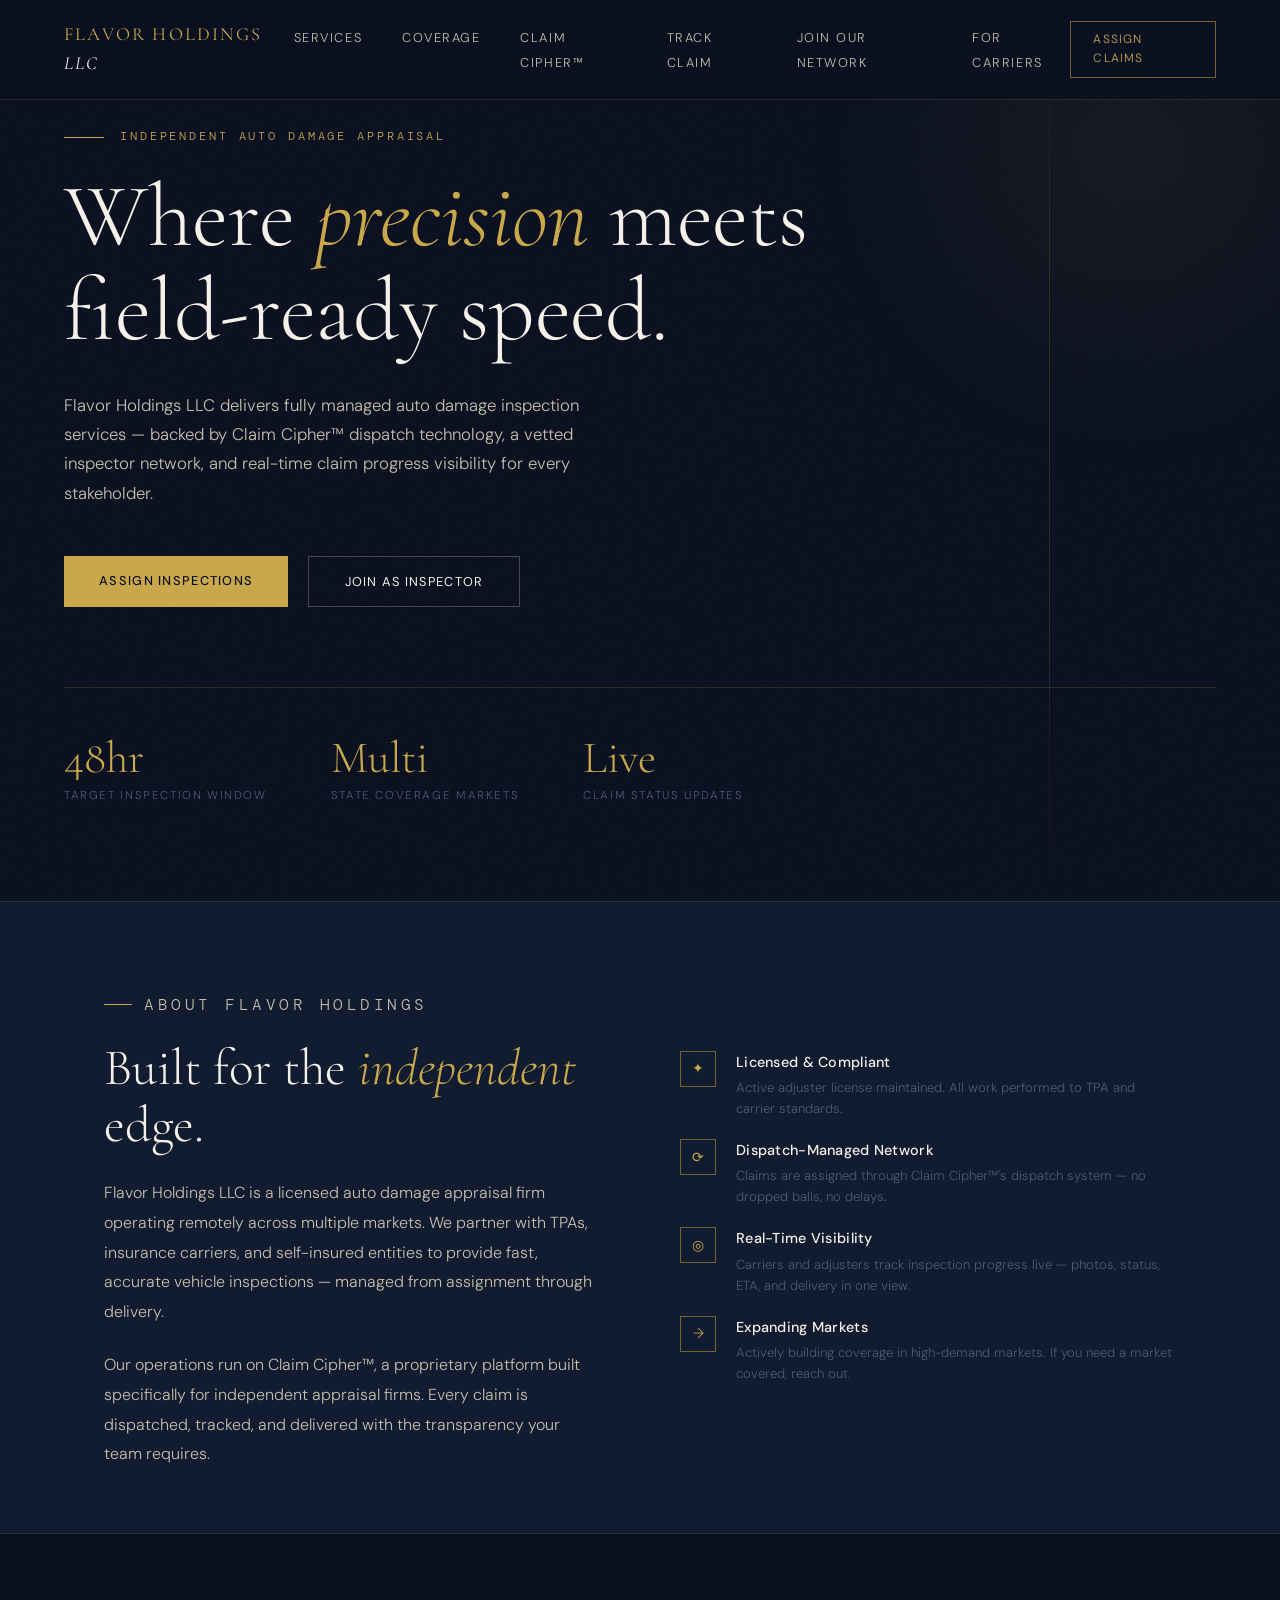
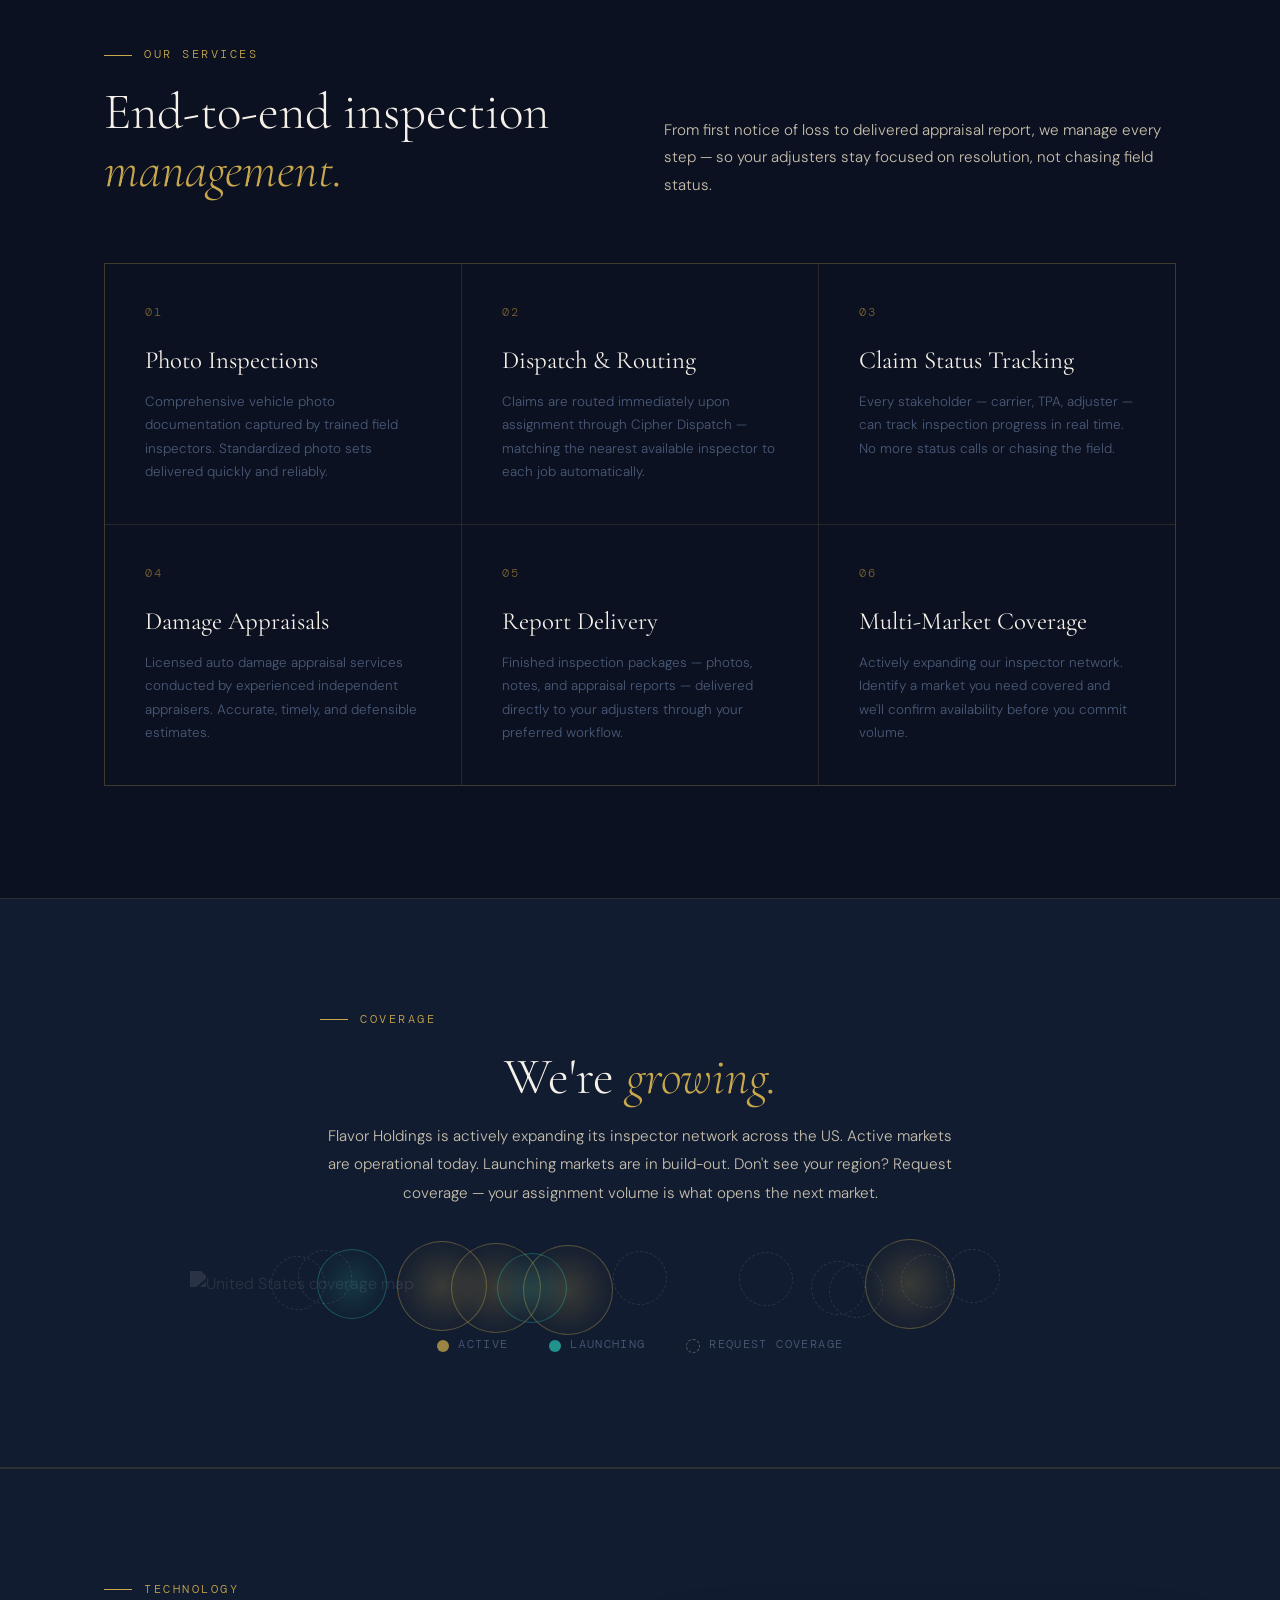
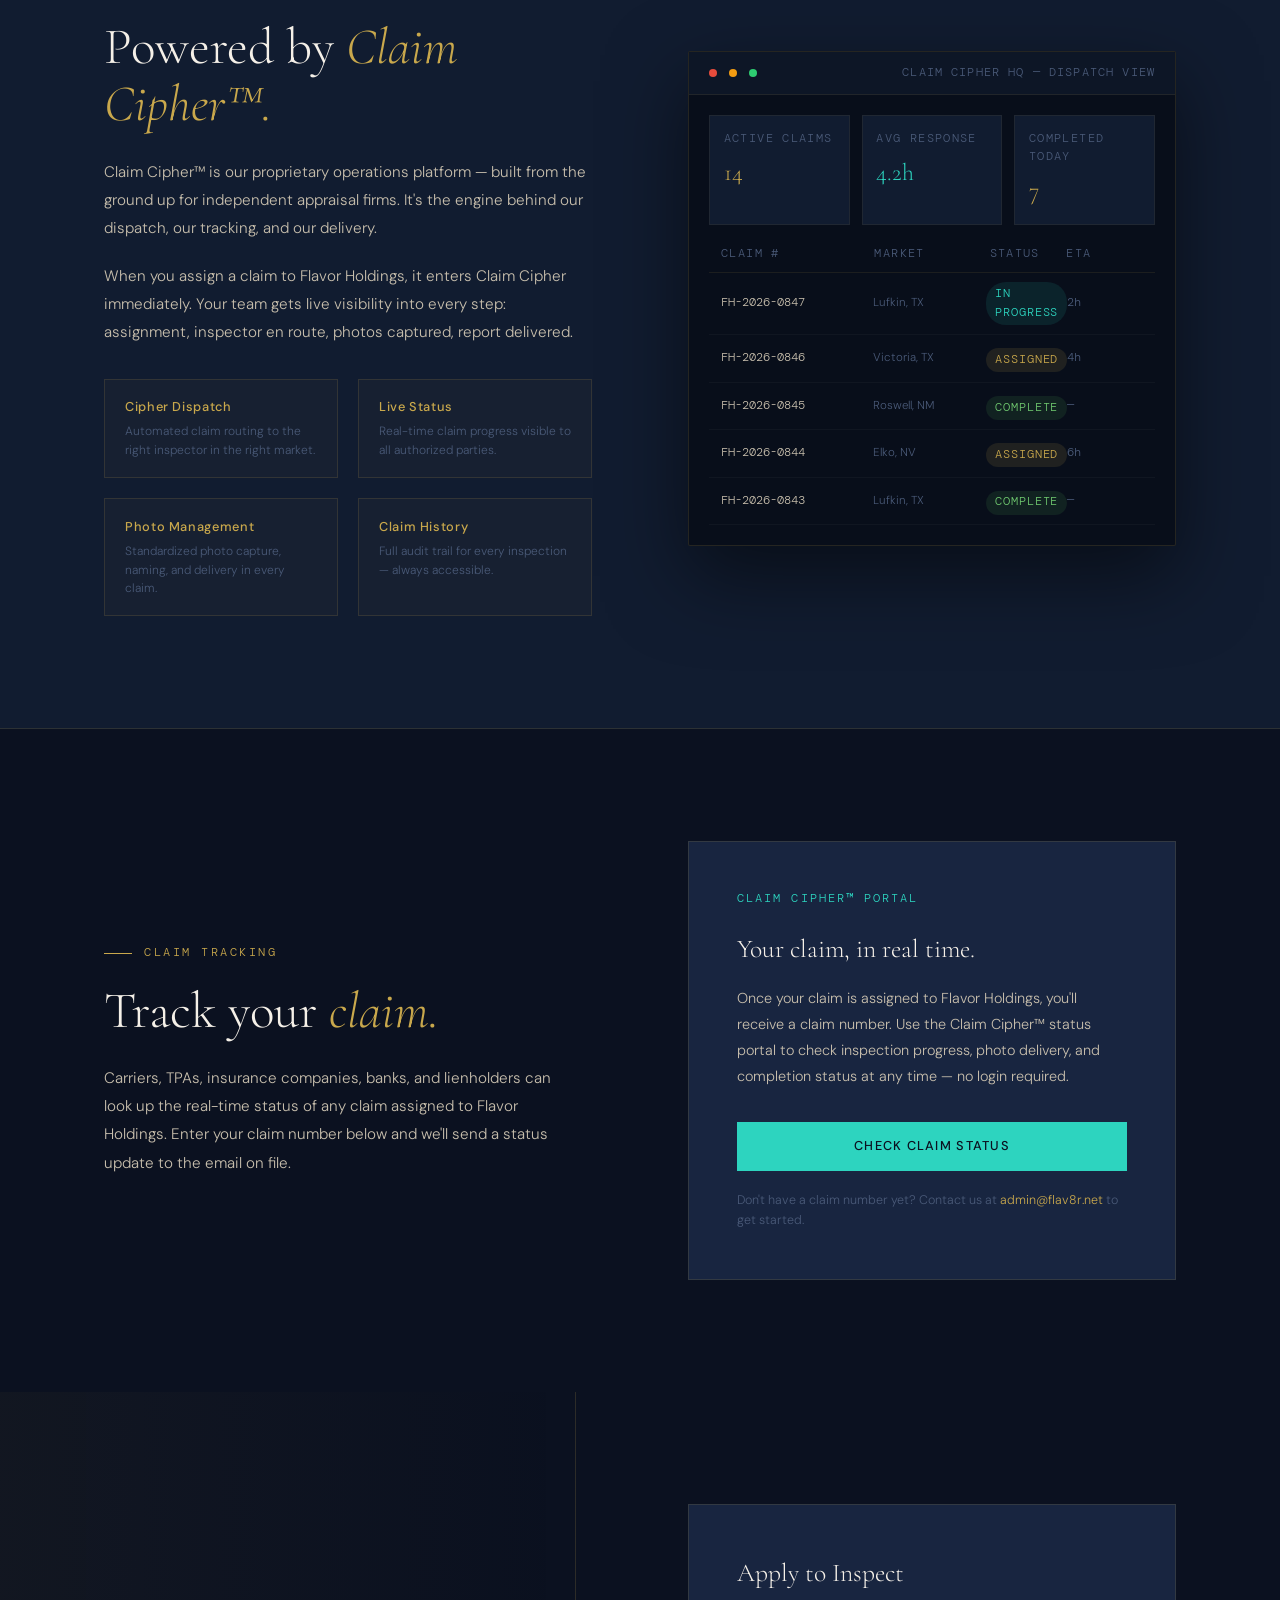
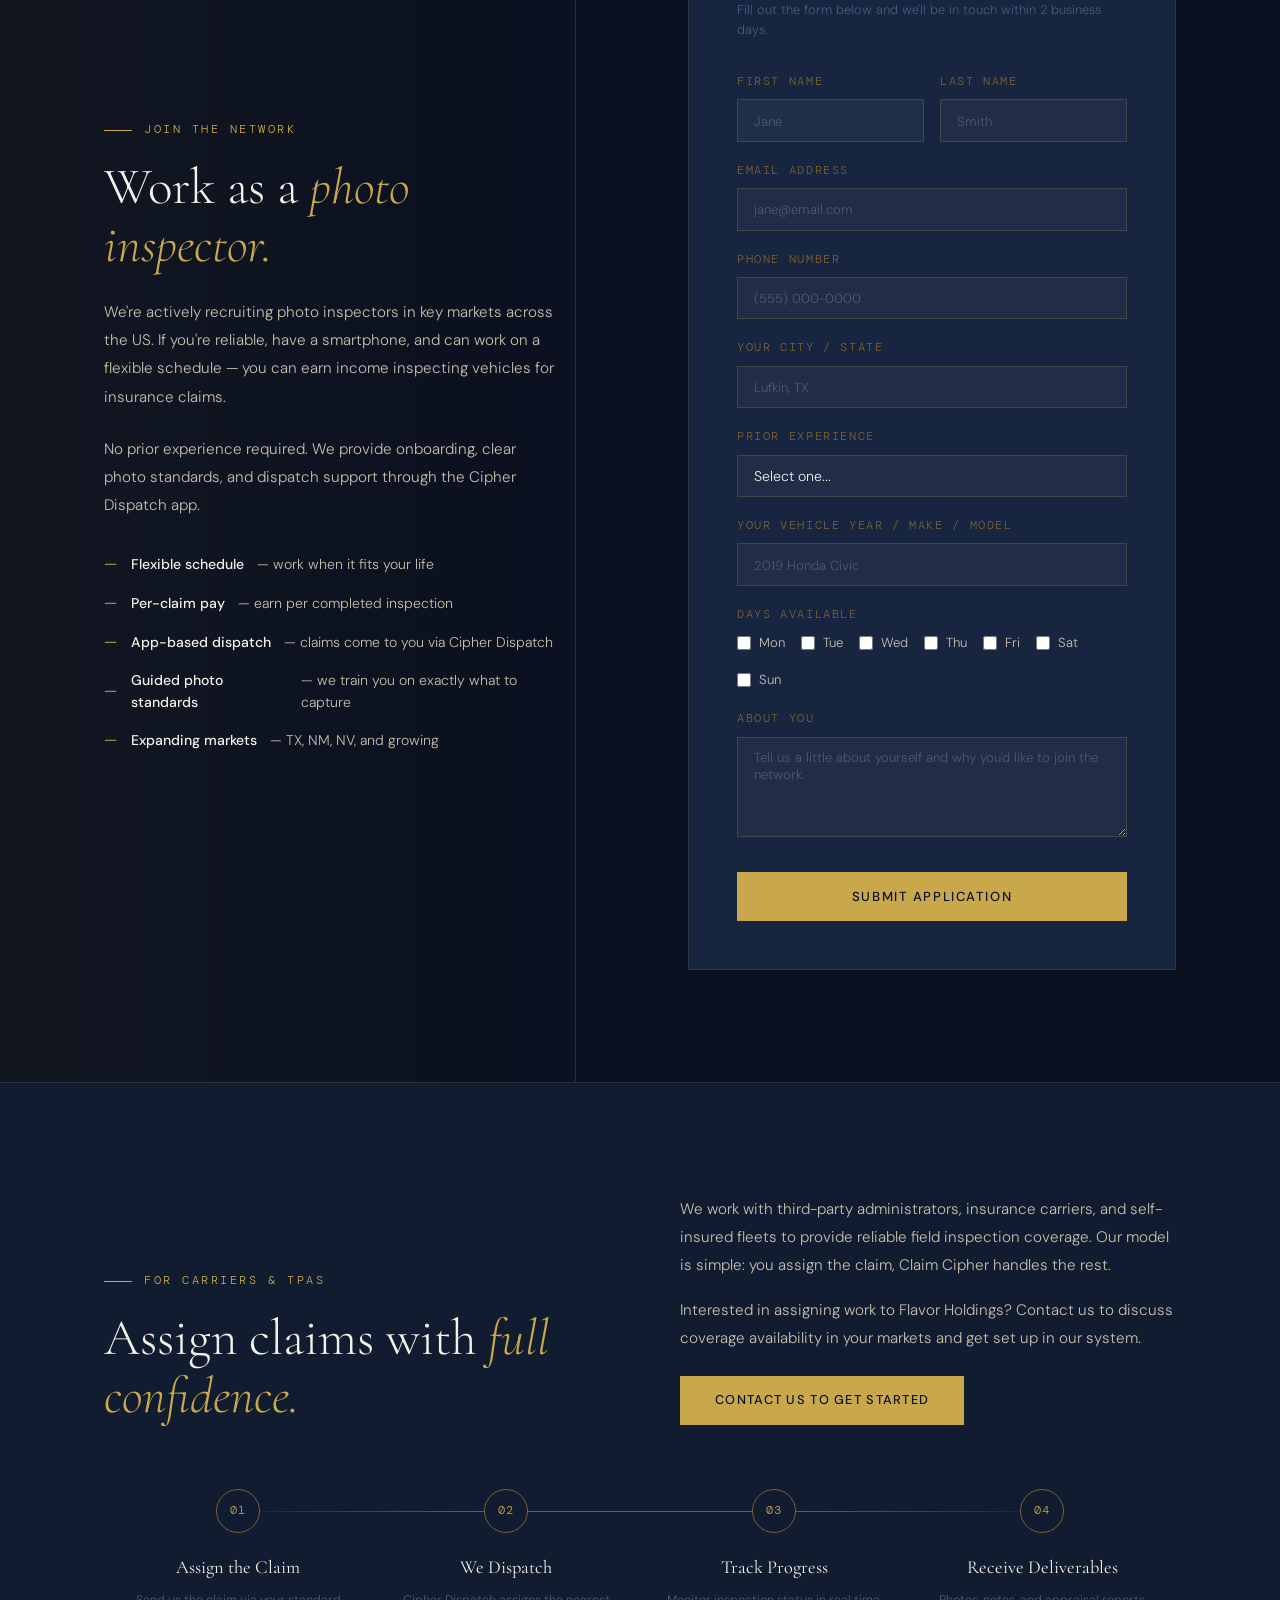
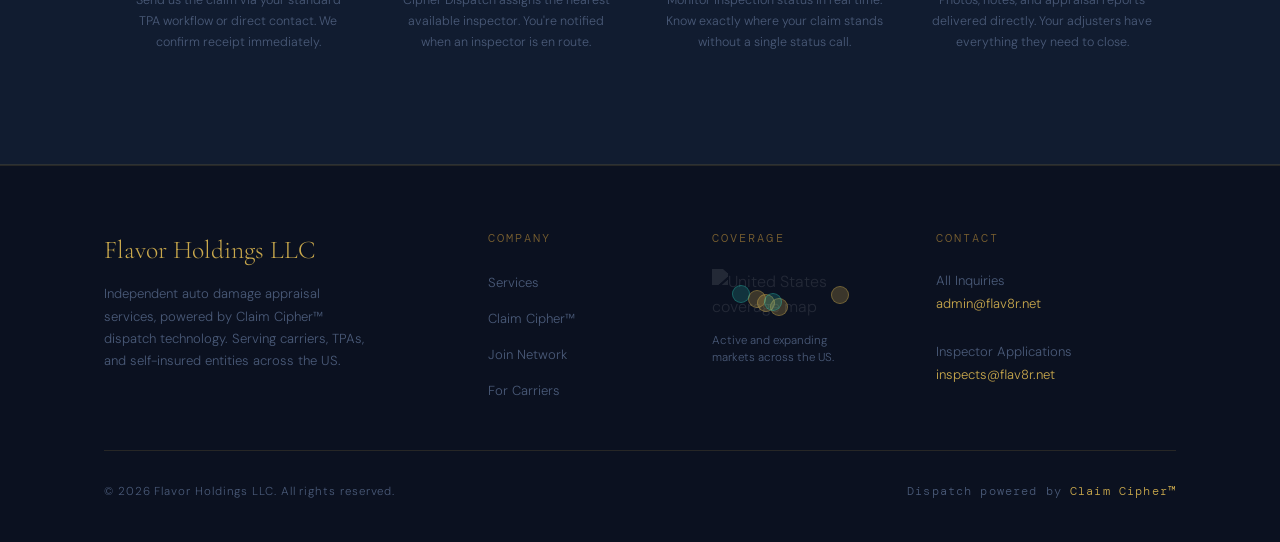
==== commit f5450401: "Switch coverage maps to local us.svg with recalibrated circle positions Co-Authored-By: Claude Opus " ====
--- a/index.html
+++ b/index.html
@@ -201,57 +201,59 @@
       <div class="coverage__map-wrap">
         <div class="coverage__map" id="coverageMap">
 
-          <svg viewBox="0 0 1000 620" class="coverage__svg" fill="none" stroke="rgba(201,168,76,0.15)" stroke-width="1.5" aria-hidden="true">
-            <path d="M 165,565 L 160,555 155,540 148,520 140,500 138,485 142,470 150,458 162,448 178,440 195,432 210,425 225,418 240,410 248,398 252,385 250,370 245,358 235,348 228,335 225,322 228,308 235,295 240,280 238,265 230,252 218,242 205,235 195,228 188,218 182,205 178,192 175,178 172,165 168,152 162,140 155,130 148,122 140,118 132,120 125,128 118,138 110,145 102,148 95,142 92,132 95,120 102,108 112,98 125,90 140,85 155,82 170,80 185,78 200,76 218,75 235,76 255,78 275,80 295,78 315,76 335,74 355,72 375,70 395,68 415,67 435,68 455,70 475,72 495,74 515,72 535,70 555,68 575,66 595,65 615,66 635,68 655,70 675,72 695,75 715,78 728,82 738,88 745,95 750,105 758,112 768,118 778,122 790,118 798,110 805,100 815,92 828,88 842,90 855,95 865,102 872,112 878,125 882,140 888,155 895,165 905,172 912,180 915,190 912,202 905,215 895,225 885,232 878,242 872,255 868,268 865,282 862,298 858,312 855,328 848,340 838,348 830,355 825,368 822,382 818,395 812,408 802,418 790,425 780,435 775,448 772,462 768,475 762,488 752,498 740,505 728,510 715,515 702,520 688,528 675,535 665,542 658,552 652,562 648,575 645,585 640,592 632,595 622,590 615,582 608,572 600,565 590,560 578,558 565,560 552,565 L 538,568 525,565 512,560 498,558 485,560 475,565 468,572 462,580 458,588 452,595 442,598 430,595 418,588 405,582 392,578 378,575 365,572 352,570 338,568 325,565 312,562 298,558 285,555 272,555 260,558 248,562 238,565 225,568 212,570 198,568 185,565 175,565 Z"/>
-          </svg>
+          <img
+            src="us.svg"
+            class="coverage__svg"
+            alt="United States coverage map"
+          />
 
           <!-- ACTIVE — gold pulse -->
           <div class="coverage__circle coverage__circle--active"
                data-region="North Carolina"
-               data-left="78" data-top="48"></div>
+               data-left="80" data-top="52"></div>
           <div class="coverage__circle coverage__circle--active"
                data-region="South Central Texas"
-               data-left="38" data-top="72"></div>
+               data-left="42" data-top="74"></div>
           <div class="coverage__circle coverage__circle--active"
                data-region="West Texas"
-               data-left="28" data-top="65"></div>
+               data-left="34" data-top="68"></div>
           <div class="coverage__circle coverage__circle--active"
                data-region="Mountain West"
-               data-left="25" data-top="58"></div>
+               data-left="28" data-top="60"></div>
 
           <!-- LAUNCHING — teal slower pulse -->
           <div class="coverage__circle coverage__circle--launching"
                data-region="Launching Soon"
-               data-left="15" data-top="48"></div>
+               data-left="18" data-top="50"></div>
           <div class="coverage__circle coverage__circle--launching"
                data-region="Launching Soon"
-               data-left="32" data-top="62"></div>
+               data-left="38" data-top="66"></div>
 
           <!-- OPEN — faint dashed, clickable, scroll to contact -->
           <div class="coverage__circle coverage__circle--open"
                data-region="Pacific Coast"
-               data-left="8" data-top="45"></div>
+               data-left="12" data-top="48"></div>
           <div class="coverage__circle coverage__circle--open"
                data-region="Pacific Northwest"
-               data-left="11" data-top="22"></div>
+               data-left="15" data-top="25"></div>
           <div class="coverage__circle coverage__circle--open"
                data-region="Upper Midwest"
-               data-left="48" data-top="28"></div>
+               data-left="50" data-top="30"></div>
           <div class="coverage__circle coverage__circle--open"
                data-region="Great Lakes"
-               data-left="63" data-top="30"></div>
+               data-left="64" data-top="33"></div>
           <div class="coverage__circle coverage__circle--open"
                data-region="Mid-Atlantic"
-               data-left="80" data-top="38"></div>
+               data-left="82" data-top="42"></div>
           <div class="coverage__circle coverage__circle--open"
                data-region="Southeast"
-               data-left="70" data-top="65"></div>
+               data-left="72" data-top="68"></div>
           <div class="coverage__circle coverage__circle--open"
                data-region="Florida"
-               data-left="73" data-top="78"></div>
+               data-left="74" data-top="80"></div>
           <div class="coverage__circle coverage__circle--open"
                data-region="Northeast"
-               data-left="86" data-top="20"></div>
+               data-left="87" data-top="22"></div>
 
           <!-- TOOLTIP -->
           <div class="coverage__tooltip" id="coverageTooltip" aria-live="polite">
@@ -596,21 +598,23 @@
           <div class="footer__col-heading">Coverage</div>
           <div class="footer__map">
             <div class="footer__map-inner" id="footerMap">
-              <svg viewBox="0 0 1000 620" class="footer__map-svg" fill="none" stroke="rgba(201,168,76,0.15)" stroke-width="1.5" aria-hidden="true">
-                <path d="M 165,565 L 160,555 155,540 148,520 140,500 138,485 142,470 150,458 162,448 178,440 195,432 210,425 225,418 240,410 248,398 252,385 250,370 245,358 235,348 228,335 225,322 228,308 235,295 240,280 238,265 230,252 218,242 205,235 195,228 188,218 182,205 178,192 175,178 172,165 168,152 162,140 155,130 148,122 140,118 132,120 125,128 118,138 110,145 102,148 95,142 92,132 95,120 102,108 112,98 125,90 140,85 155,82 170,80 185,78 200,76 218,75 235,76 255,78 275,80 295,78 315,76 335,74 355,72 375,70 395,68 415,67 435,68 455,70 475,72 495,74 515,72 535,70 555,68 575,66 595,65 615,66 635,68 655,70 675,72 695,75 715,78 728,82 738,88 745,95 750,105 758,112 768,118 778,122 790,118 798,110 805,100 815,92 828,88 842,90 855,95 865,102 872,112 878,125 882,140 888,155 895,165 905,172 912,180 915,190 912,202 905,215 895,225 885,232 878,242 872,255 868,268 865,282 862,298 858,312 855,328 848,340 838,348 830,355 825,368 822,382 818,395 812,408 802,418 790,425 780,435 775,448 772,462 768,475 762,488 752,498 740,505 728,510 715,515 702,520 688,528 675,535 665,542 658,552 652,562 648,575 645,585 640,592 632,595 622,590 615,582 608,572 600,565 590,560 578,558 565,560 552,565 L 538,568 525,565 512,560 498,558 485,560 475,565 468,572 462,580 458,588 452,595 442,598 430,595 418,588 405,582 392,578 378,575 365,572 352,570 338,568 325,565 312,562 298,558 285,555 272,555 260,558 248,562 238,565 225,568 212,570 198,568 185,565 175,565 Z"/>
-              </svg>
+              <img
+                src="us.svg"
+                class="footer__map-svg"
+                alt="United States coverage map"
+              />
               <div class="footer__map-circle footer__map-circle--active"
-                   data-left="78" data-top="48"></div>
+                   data-left="80" data-top="52"></div>
               <div class="footer__map-circle footer__map-circle--active"
-                   data-left="38" data-top="72"></div>
+                   data-left="42" data-top="74"></div>
               <div class="footer__map-circle footer__map-circle--active"
-                   data-left="28" data-top="65"></div>
+                   data-left="34" data-top="68"></div>
               <div class="footer__map-circle footer__map-circle--active"
-                   data-left="25" data-top="58"></div>
+                   data-left="28" data-top="60"></div>
               <div class="footer__map-circle footer__map-circle--launching"
-                   data-left="15" data-top="48"></div>
+                   data-left="18" data-top="50"></div>
               <div class="footer__map-circle footer__map-circle--launching"
-                   data-left="32" data-top="62"></div>
+                   data-left="38" data-top="66"></div>
             </div>
           </div>
           <p class="footer__map-note">Active and expanding markets across the US.</p>
--- a/styles.css
+++ b/styles.css
@@ -589,6 +589,7 @@
   width: 100%;
   height: auto;
   display: block;
+  filter: brightness(0) invert(1) opacity(0.1);
 }
 
 .coverage__circle {
@@ -1468,6 +1469,7 @@
   width: 100%;
   height: auto;
   display: block;
+  filter: brightness(0) invert(1) opacity(0.1);
 }
 
 .footer__map-circle {
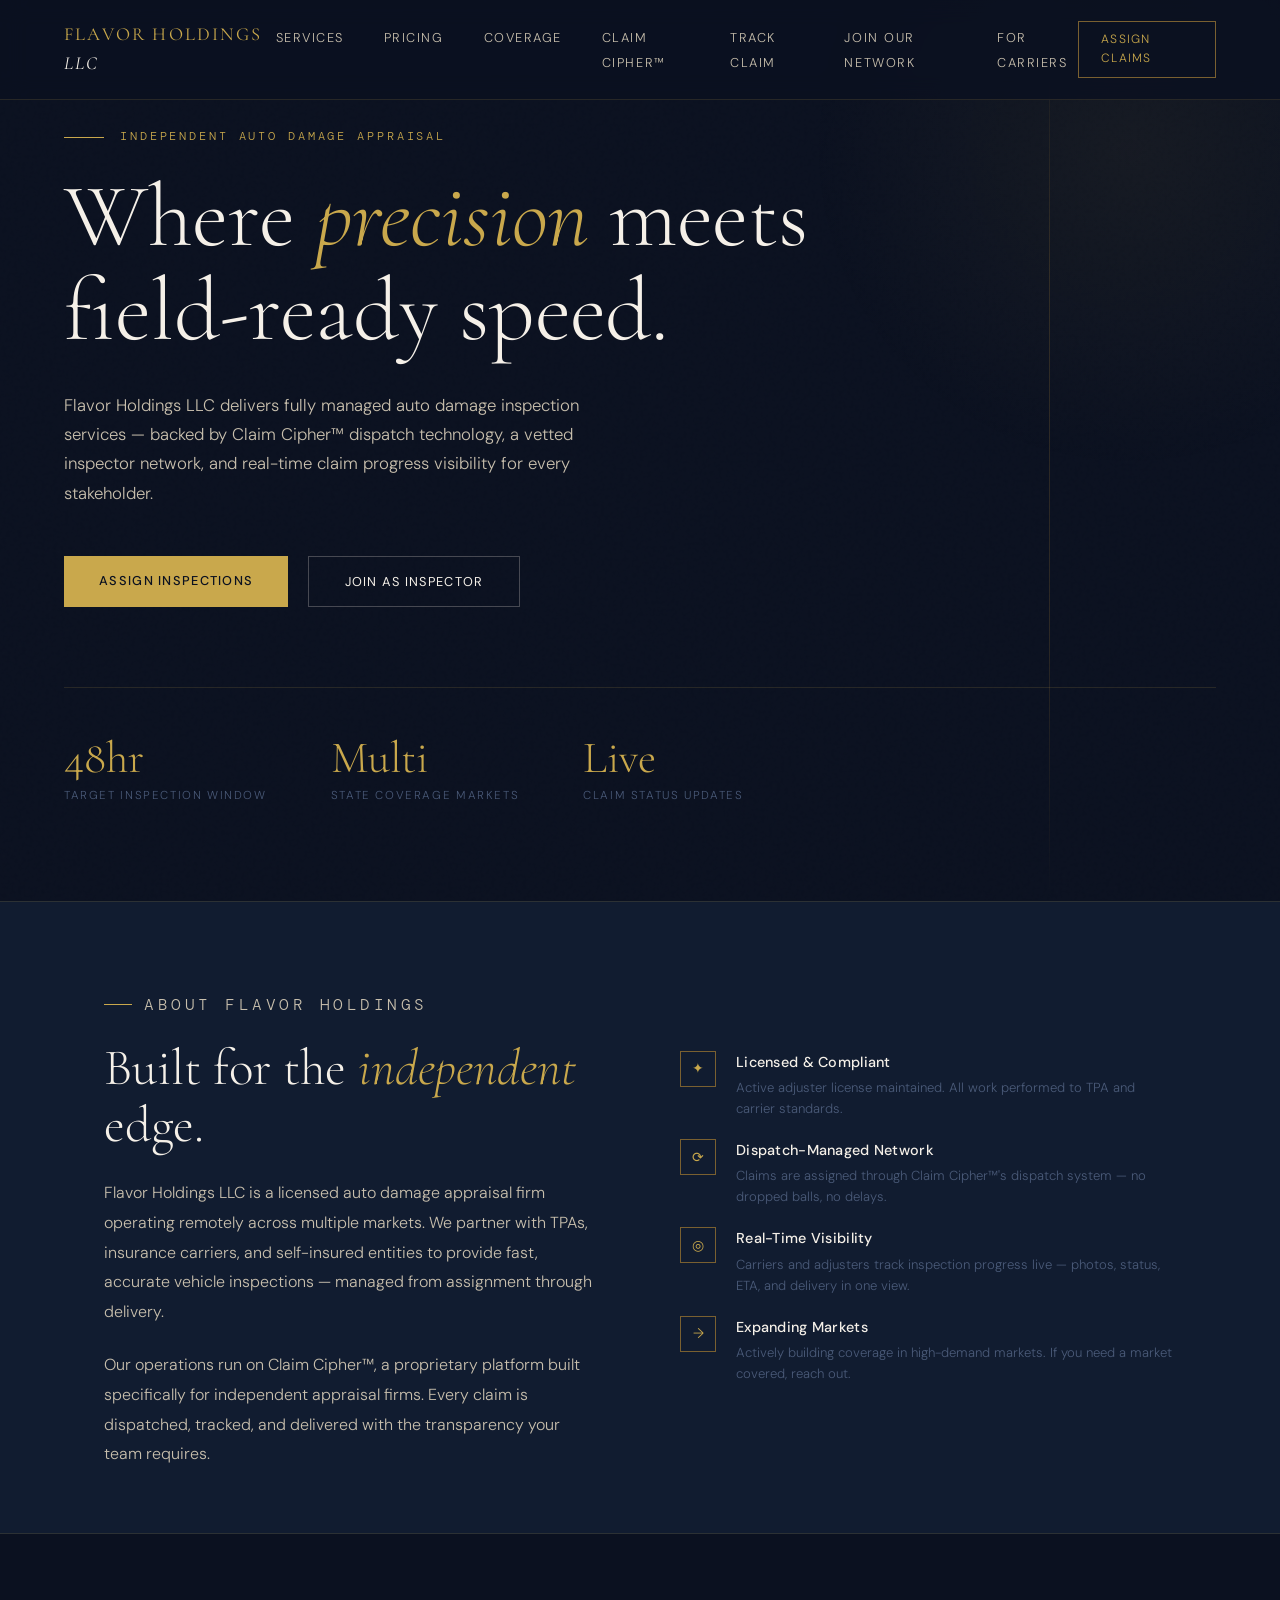
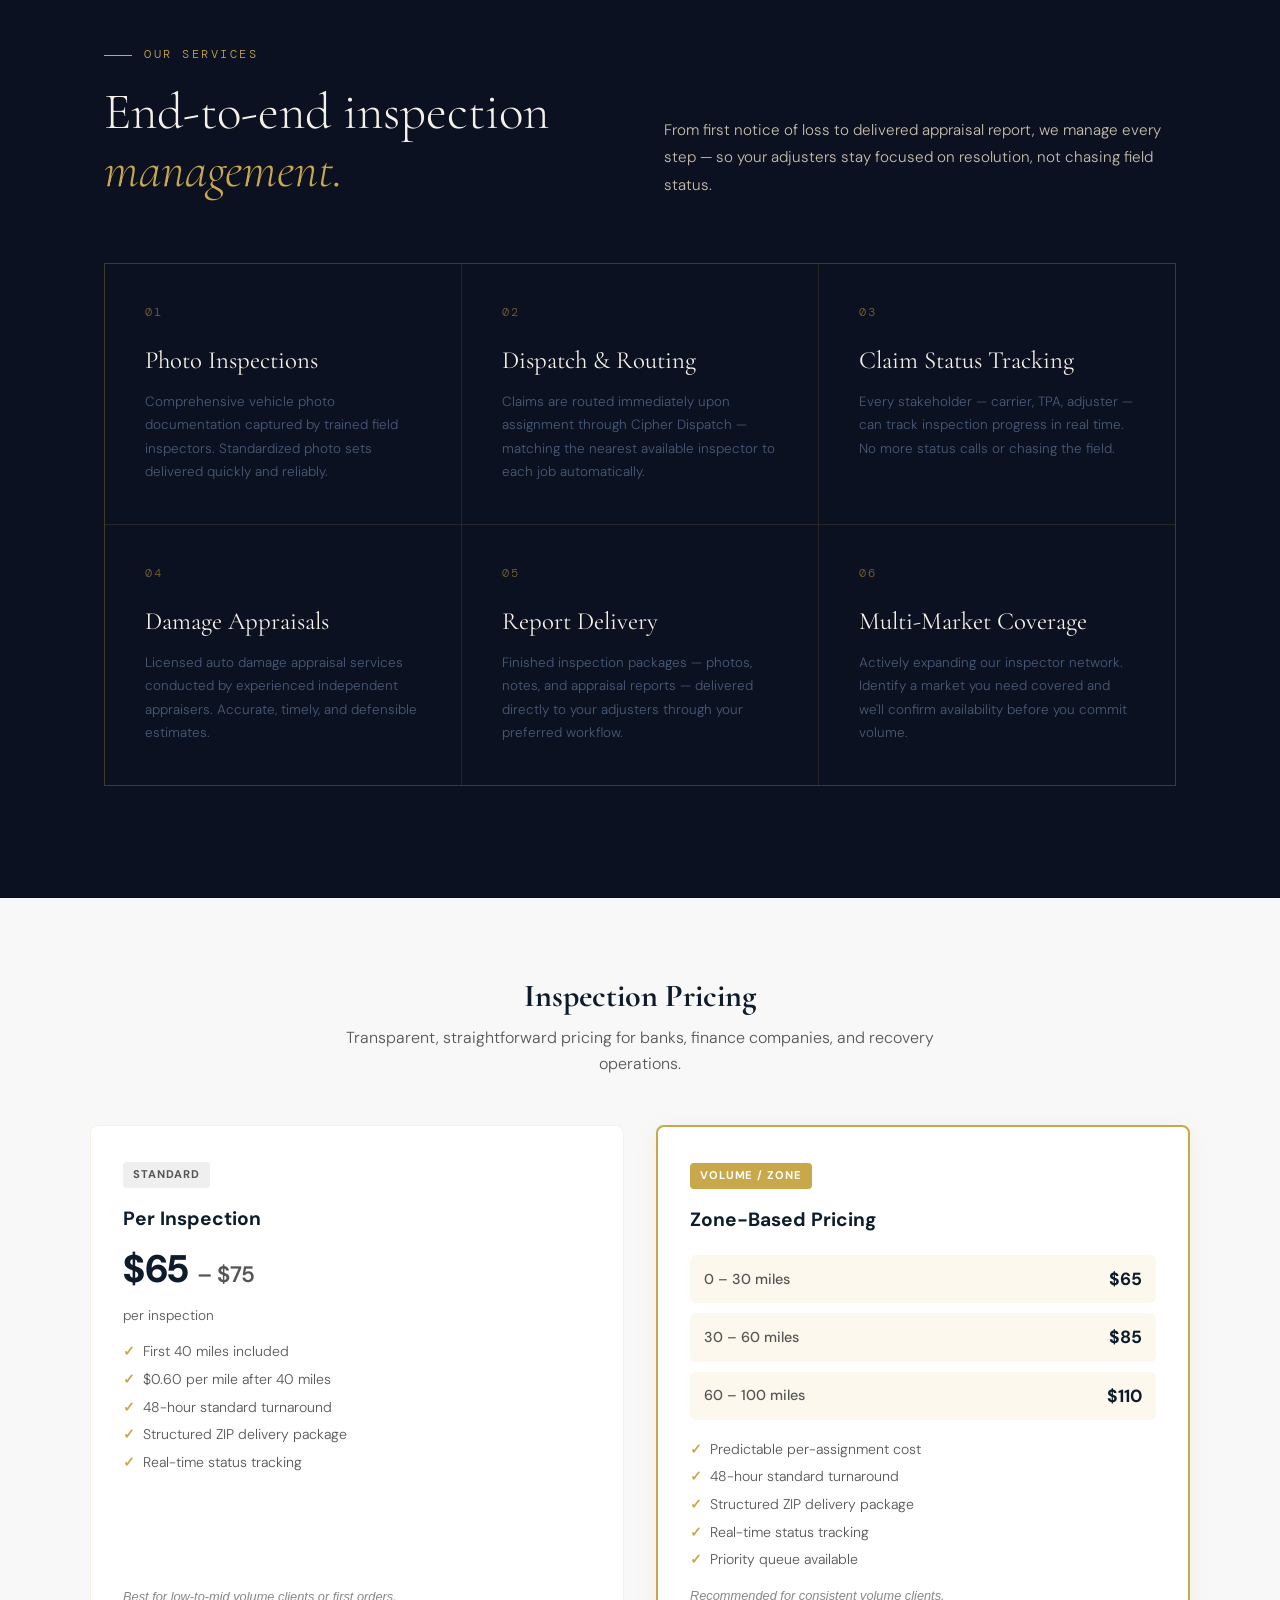
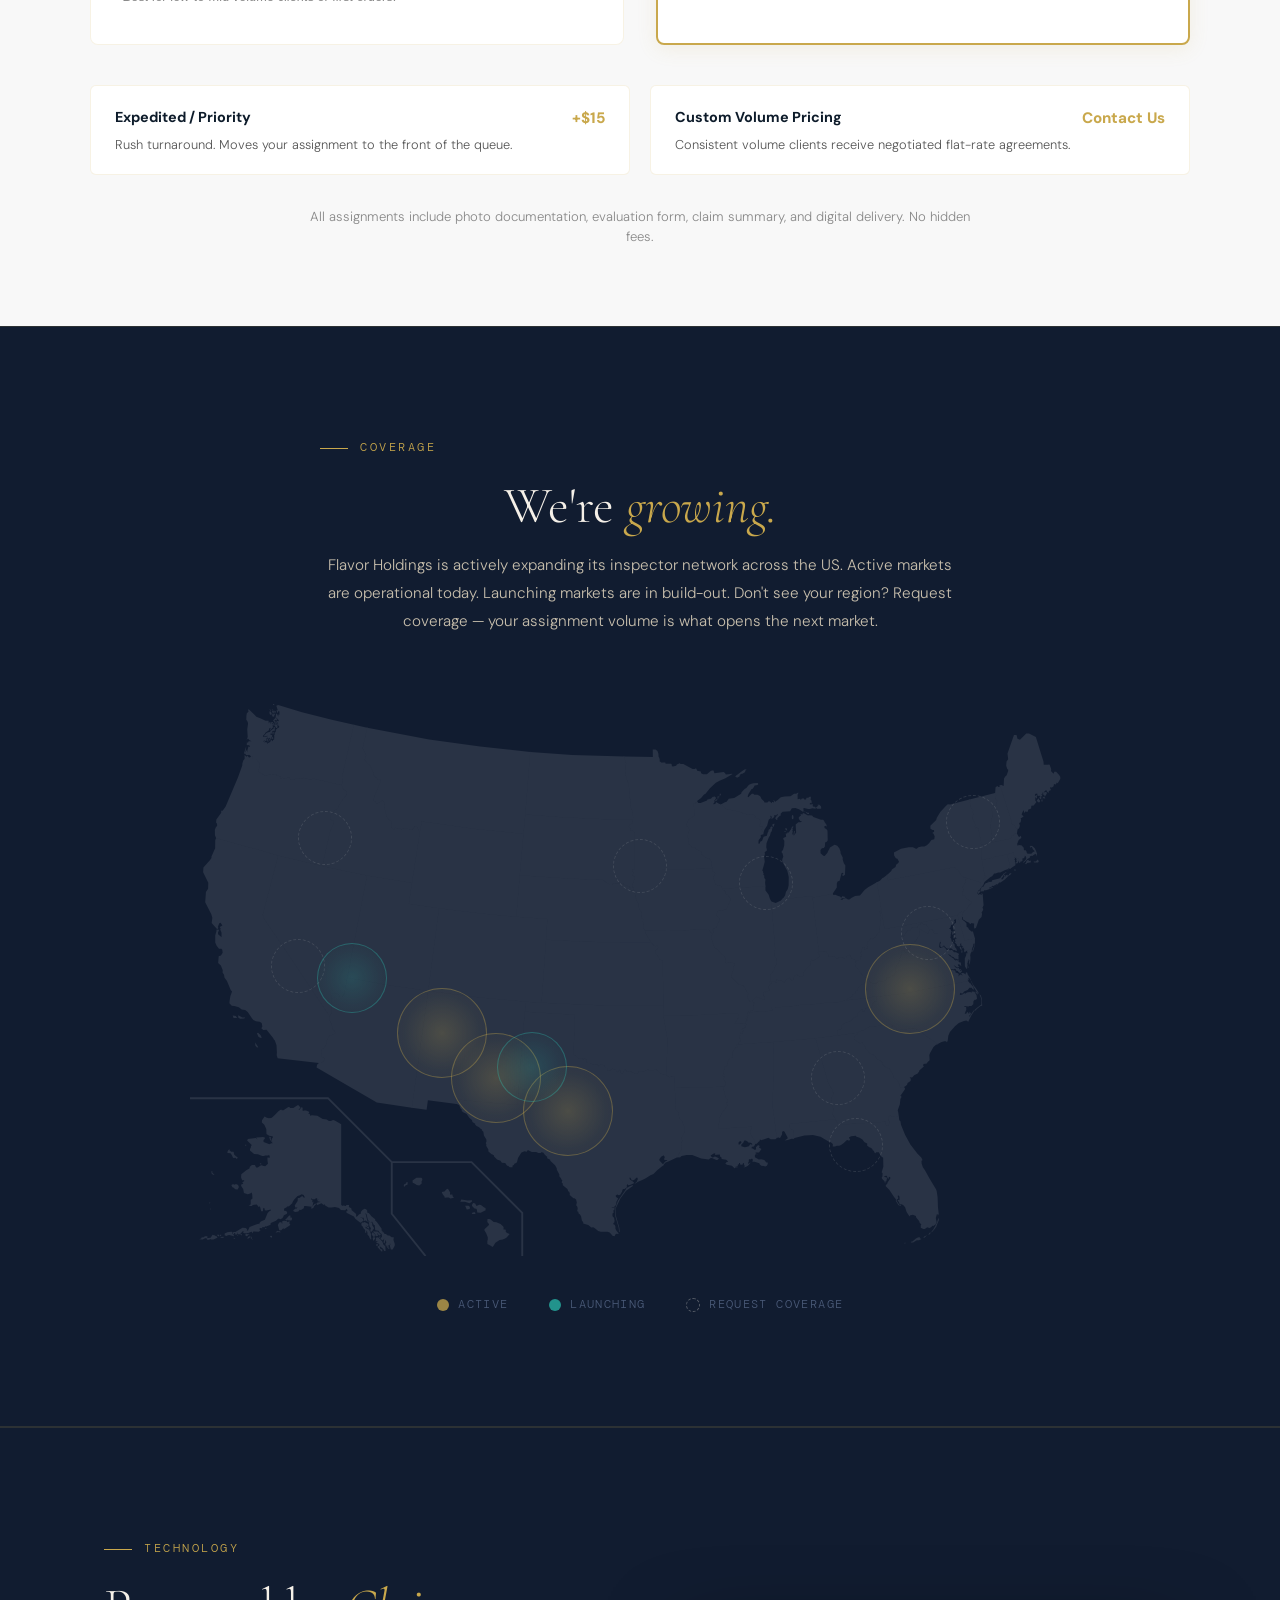
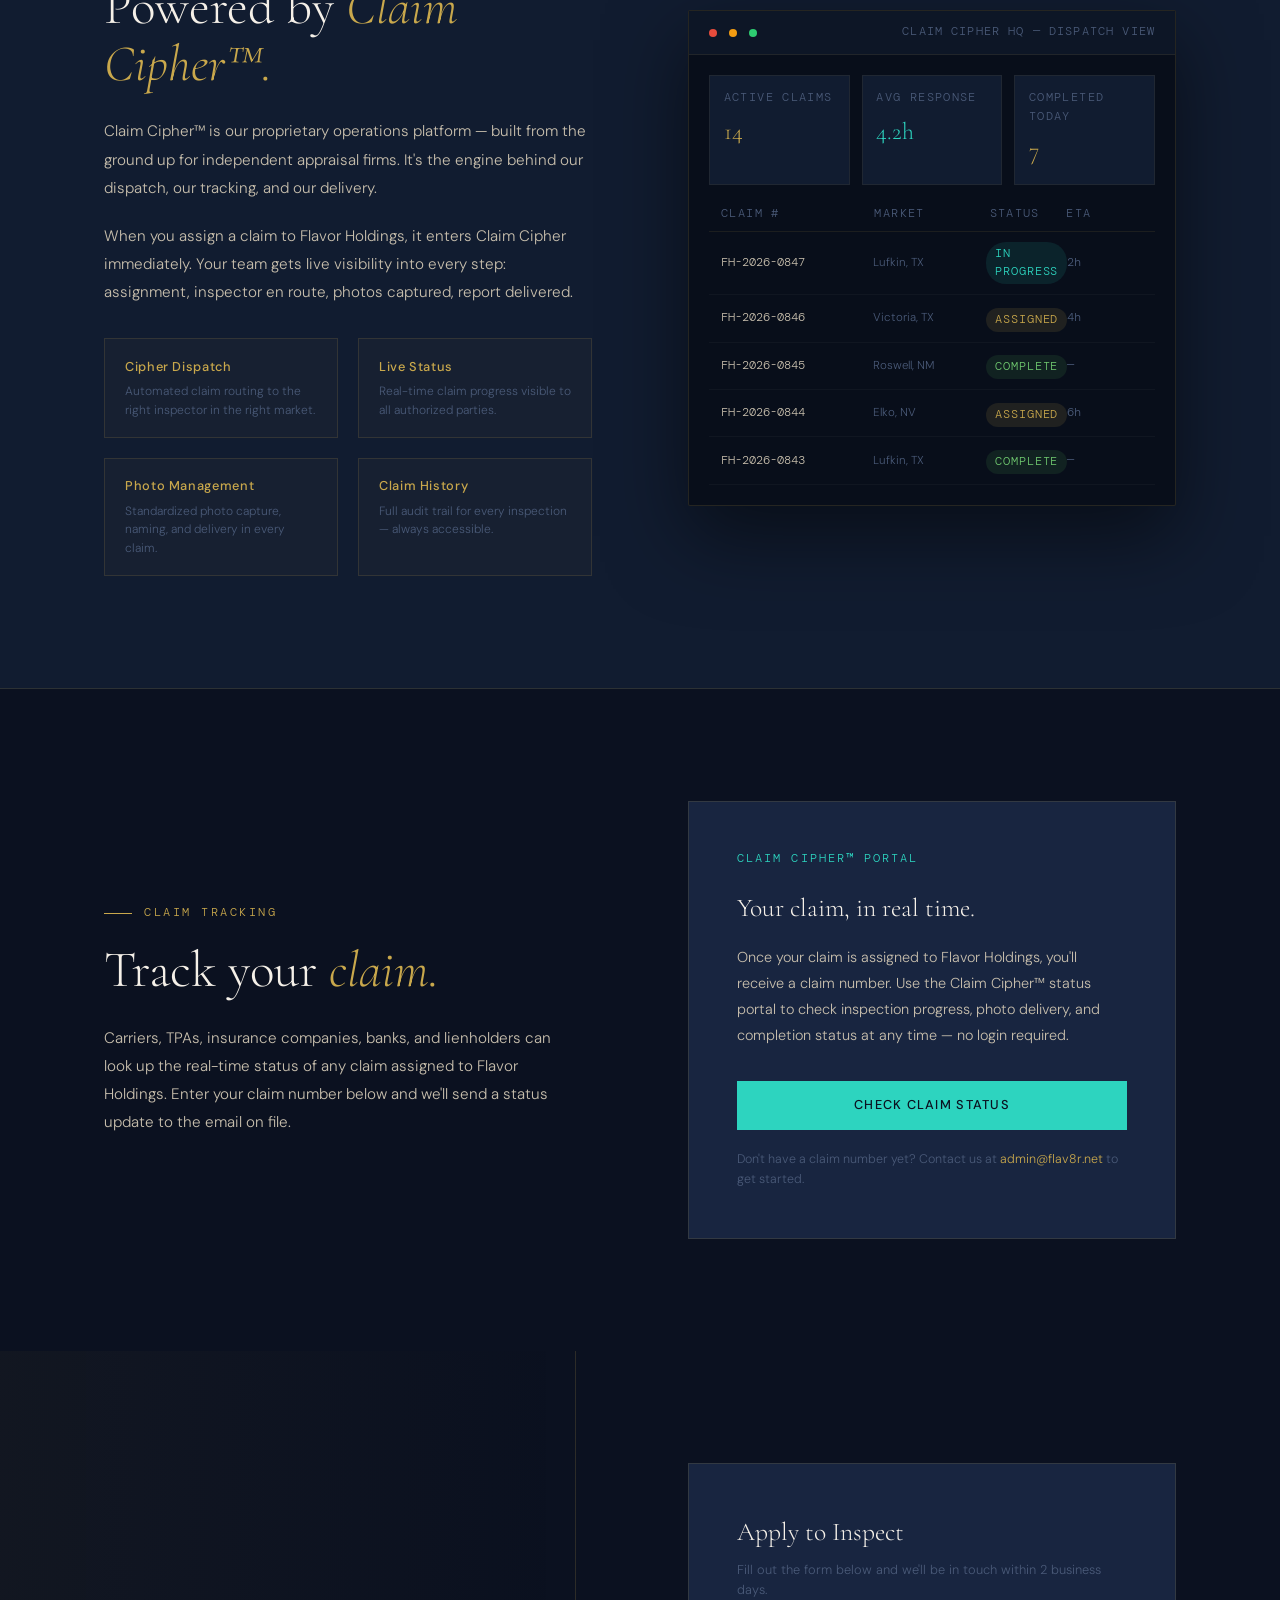
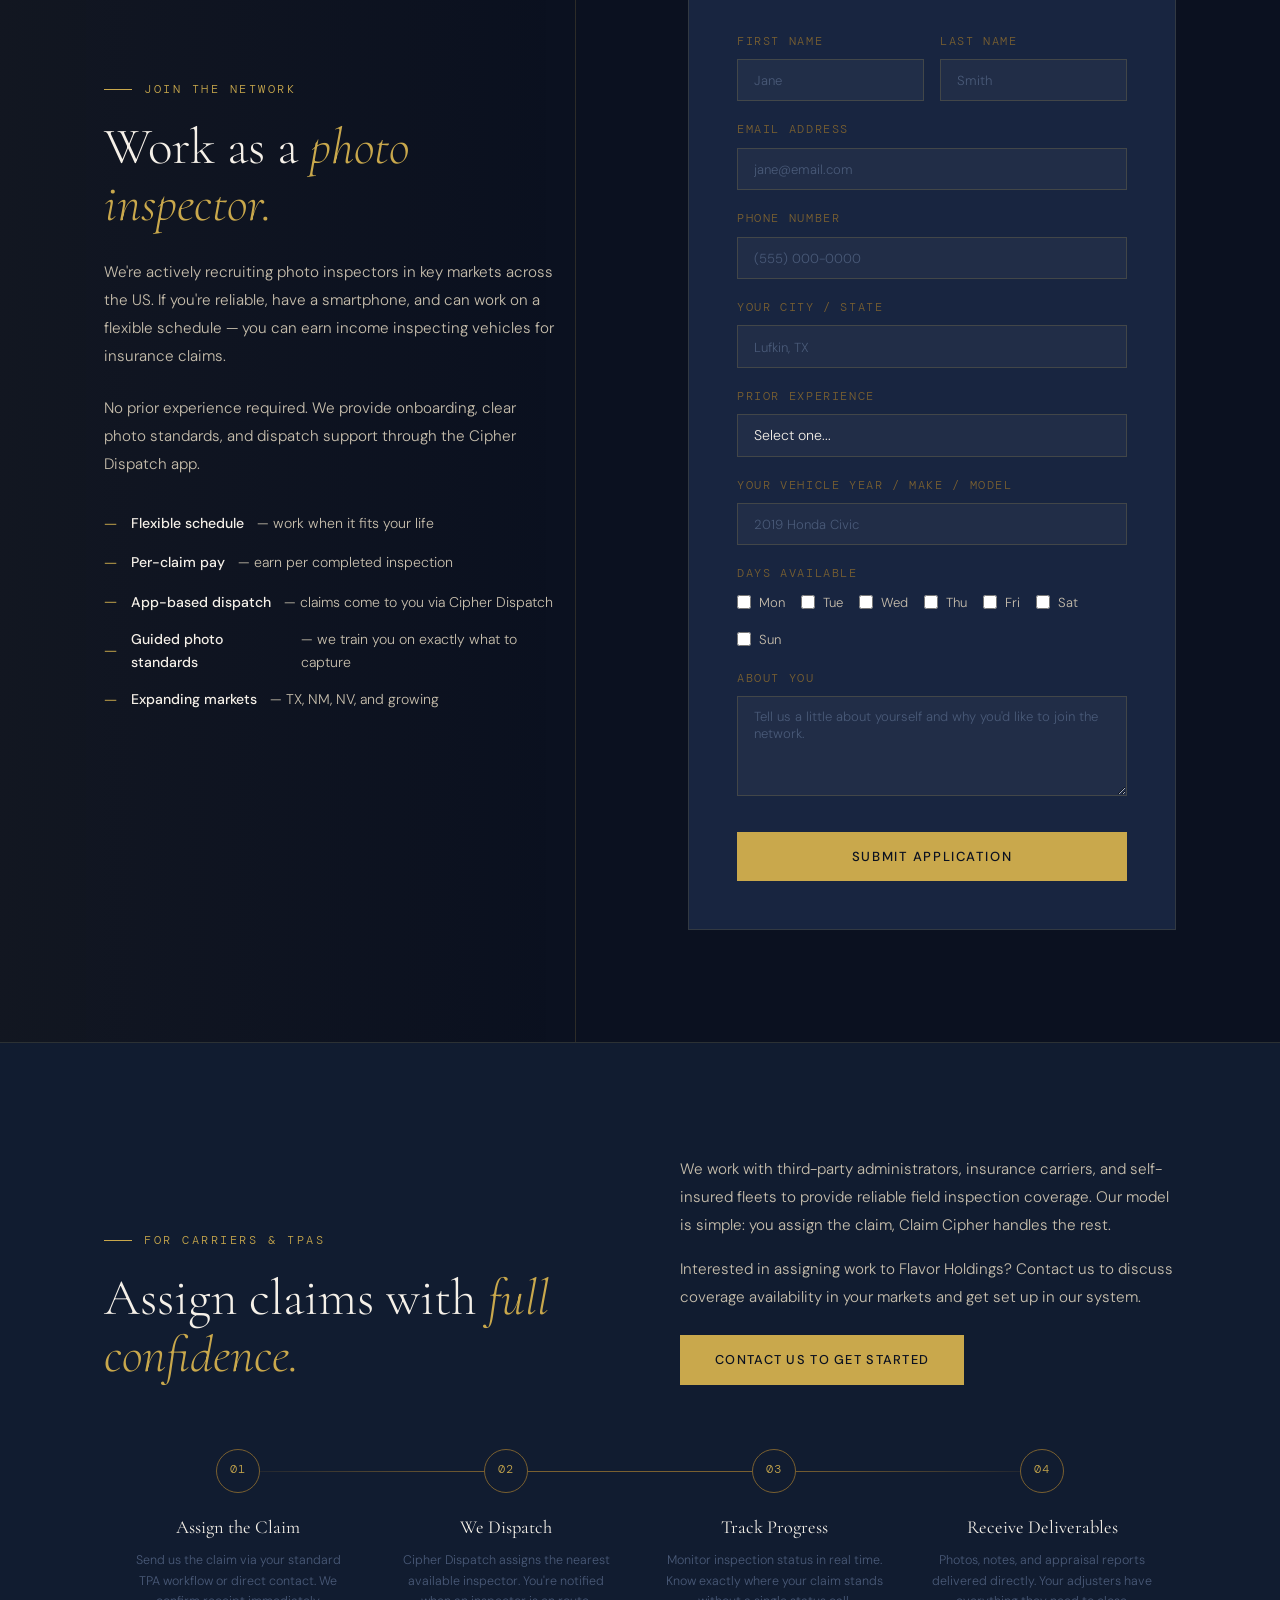
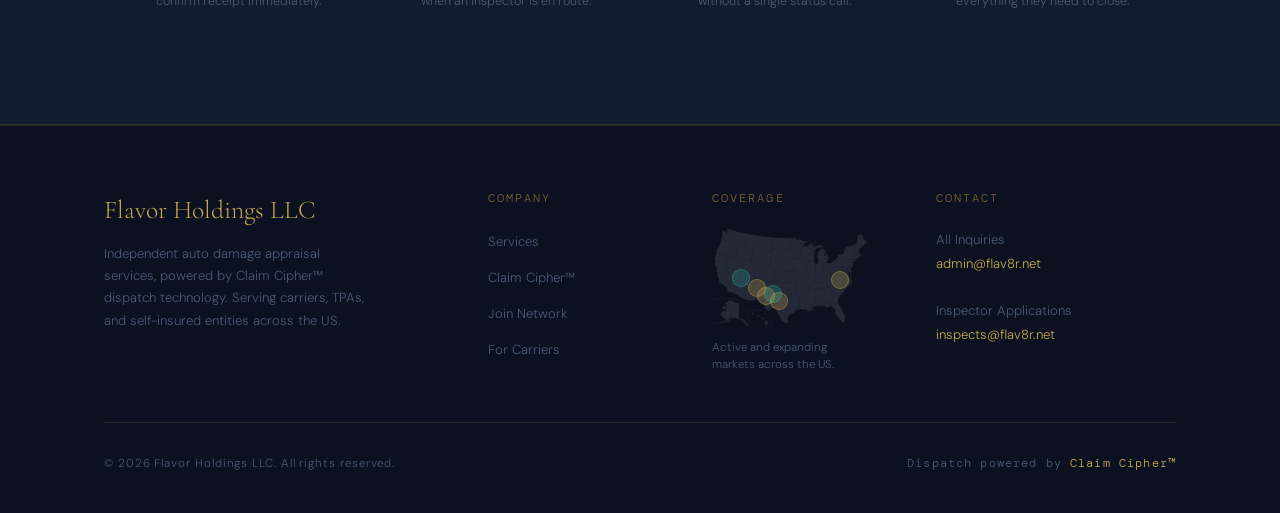
==== commit 8b85ae90: "feat(landing): add inspection pricing section with nav link Adds a new Pricing section between Servi" ====
--- a/index.html
+++ b/index.html
@@ -19,6 +19,7 @@
     </div>
     <ul class="nav__links">
       <li><a href="#services"   class="nav__link">Services</a></li>
+      <li><a href="#pricing"    class="nav__link">Pricing</a></li>
       <li><a href="#coverage"   class="nav__link">Coverage</a></li>
       <li><a href="#cipher"     class="nav__link">Claim Cipher™</a></li>
       <li><a href="#track"      class="nav__link">Track Claim</a></li>
@@ -184,6 +185,83 @@
     </div>
   </section>
 
+  <!-- ══ PRICING ══════════════════════════════════════════════ -->
+  <section class="pricing" id="pricing">
+    <div class="pricing__container">
+
+      <div class="pricing__header">
+        <h2 class="pricing__title">Inspection Pricing</h2>
+        <p class="pricing__subtitle">Transparent, straightforward pricing for banks, finance companies, and recovery operations.</p>
+      </div>
+
+      <div class="pricing__grid">
+
+        <!-- OPTION 1 -->
+        <div class="pricing__card">
+          <div class="pricing__card-badge">Standard</div>
+          <h3 class="pricing__card-title">Per Inspection</h3>
+          <div class="pricing__card-rate">$65 <span class="pricing__card-rate-unit">– $75</span></div>
+          <p class="pricing__card-rate-note">per inspection</p>
+          <ul class="pricing__card-list">
+            <li class="pricing__card-list-item">First 40 miles included</li>
+            <li class="pricing__card-list-item">$0.60 per mile after 40 miles</li>
+            <li class="pricing__card-list-item">48-hour standard turnaround</li>
+            <li class="pricing__card-list-item">Structured ZIP delivery package</li>
+            <li class="pricing__card-list-item">Real-time status tracking</li>
+          </ul>
+          <p class="pricing__card-note">Best for low-to-mid volume clients or first orders.</p>
+        </div>
+
+        <!-- OPTION 2 -->
+        <div class="pricing__card pricing__card--featured">
+          <div class="pricing__card-badge pricing__card-badge--gold">Volume / Zone</div>
+          <h3 class="pricing__card-title">Zone-Based Pricing</h3>
+          <div class="pricing__card-zone-table">
+            <div class="pricing__zone-row">
+              <span class="pricing__zone-label">0 – 30 miles</span>
+              <span class="pricing__zone-price">$65</span>
+            </div>
+            <div class="pricing__zone-row">
+              <span class="pricing__zone-label">30 – 60 miles</span>
+              <span class="pricing__zone-price">$85</span>
+            </div>
+            <div class="pricing__zone-row">
+              <span class="pricing__zone-label">60 – 100 miles</span>
+              <span class="pricing__zone-price">$110</span>
+            </div>
+          </div>
+          <ul class="pricing__card-list">
+            <li class="pricing__card-list-item">Predictable per-assignment cost</li>
+            <li class="pricing__card-list-item">48-hour standard turnaround</li>
+            <li class="pricing__card-list-item">Structured ZIP delivery package</li>
+            <li class="pricing__card-list-item">Real-time status tracking</li>
+            <li class="pricing__card-list-item">Priority queue available</li>
+          </ul>
+          <p class="pricing__card-note">Recommended for consistent volume clients.</p>
+        </div>
+
+      </div><!-- /.pricing__grid -->
+
+      <!-- ADD-ONS ROW -->
+      <div class="pricing__addons">
+        <div class="pricing__addon-item">
+          <span class="pricing__addon-label">Expedited / Priority</span>
+          <span class="pricing__addon-price">+$15</span>
+          <span class="pricing__addon-desc">Rush turnaround. Moves your assignment to the front of the queue.</span>
+        </div>
+        <div class="pricing__addon-item">
+          <span class="pricing__addon-label">Custom Volume Pricing</span>
+          <span class="pricing__addon-price">Contact Us</span>
+          <span class="pricing__addon-desc">Consistent volume clients receive negotiated flat-rate agreements.</span>
+        </div>
+      </div><!-- /.pricing__addons -->
+
+      <p class="pricing__footer-note">All assignments include photo documentation, evaluation form, claim summary, and digital delivery. No hidden fees.</p>
+
+    </div><!-- /.pricing__container -->
+  </section>
+  <!-- END PRICING SECTION -->
+
   <!-- ══ COVERAGE ═════════════════════════════════════════════ -->
   <section class="coverage" id="coverage">
     <div class="section-inner">
--- a/styles.css
+++ b/styles.css
@@ -1529,6 +1529,244 @@
   color: var(--color-gold);
 }
 
+/* ============================================================
+   PRICING BLOCK
+   ============================================================ */
+
+.pricing {
+  background-color: var(--color-surface, #f8f8f8);
+  padding: 80px 24px;
+}
+
+.pricing__container {
+  max-width: 1100px;
+  margin: 0 auto;
+}
+
+.pricing__header {
+  text-align: center;
+  margin-bottom: 48px;
+}
+
+.pricing__title {
+  font-size: 2rem;
+  font-weight: 700;
+  color: var(--color-text-primary, #0d1b2a);
+  margin-bottom: 12px;
+}
+
+.pricing__subtitle {
+  font-size: 1rem;
+  color: var(--color-text-secondary, #555);
+  max-width: 600px;
+  margin: 0 auto;
+  line-height: 1.6;
+}
+
+.pricing__grid {
+  display: grid;
+  grid-template-columns: 1fr 1fr;
+  gap: 32px;
+  margin-bottom: 40px;
+}
+
+.pricing__card {
+  background-color: var(--color-surface-card, #ffffff);
+  border: 1px solid var(--color-border, #e0e0e0);
+  border-radius: 8px;
+  padding: 36px 32px;
+  position: relative;
+  display: flex;
+  flex-direction: column;
+  gap: 16px;
+}
+
+.pricing__card--featured {
+  border-color: var(--color-gold, #c9a84c);
+  border-width: 2px;
+  box-shadow: 0 4px 20px rgba(201, 168, 76, 0.12);
+}
+
+.pricing__card-badge {
+  display: inline-block;
+  font-size: 0.7rem;
+  font-weight: 700;
+  letter-spacing: 0.08em;
+  text-transform: uppercase;
+  color: var(--color-text-secondary, #555);
+  background-color: var(--color-badge-bg, #efefef);
+  padding: 4px 10px;
+  border-radius: 4px;
+  width: fit-content;
+}
+
+.pricing__card-badge--gold {
+  background-color: var(--color-gold, #c9a84c);
+  color: #fff;
+}
+
+.pricing__card-title {
+  font-size: 1.2rem;
+  font-weight: 700;
+  color: var(--color-text-primary, #0d1b2a);
+  margin: 0;
+}
+
+.pricing__card-rate {
+  font-size: 2.4rem;
+  font-weight: 800;
+  color: var(--color-text-primary, #0d1b2a);
+  line-height: 1;
+}
+
+.pricing__card-rate-unit {
+  font-size: 1.4rem;
+  font-weight: 600;
+  color: var(--color-text-secondary, #555);
+}
+
+.pricing__card-rate-note {
+  font-size: 0.85rem;
+  color: var(--color-text-secondary, #555);
+  margin: 0;
+}
+
+.pricing__card-zone-table {
+  display: flex;
+  flex-direction: column;
+  gap: 10px;
+  margin: 4px 0;
+}
+
+.pricing__zone-row {
+  display: flex;
+  justify-content: space-between;
+  align-items: center;
+  padding: 10px 14px;
+  background-color: var(--color-zone-bg, #f5f5f5);
+  border-radius: 6px;
+}
+
+.pricing__card--featured .pricing__zone-row {
+  background-color: var(--color-zone-bg-featured, #fdf8ee);
+}
+
+.pricing__zone-label {
+  font-size: 0.9rem;
+  color: var(--color-text-secondary, #555);
+  font-weight: 500;
+}
+
+.pricing__zone-price {
+  font-size: 1.1rem;
+  font-weight: 700;
+  color: var(--color-text-primary, #0d1b2a);
+}
+
+.pricing__card-list {
+  list-style: none;
+  margin: 0;
+  padding: 0;
+  display: flex;
+  flex-direction: column;
+  gap: 8px;
+}
+
+.pricing__card-list-item {
+  font-size: 0.88rem;
+  color: var(--color-text-secondary, #555);
+  padding-left: 20px;
+  position: relative;
+  line-height: 1.4;
+}
+
+.pricing__card-list-item::before {
+  content: "\2713";
+  position: absolute;
+  left: 0;
+  color: var(--color-gold, #c9a84c);
+  font-weight: 700;
+}
+
+.pricing__card-note {
+  font-size: 0.8rem;
+  color: var(--color-text-muted, #888);
+  font-style: italic;
+  margin: 0;
+  margin-top: auto;
+}
+
+/* ADD-ONS */
+
+.pricing__addons {
+  display: grid;
+  grid-template-columns: 1fr 1fr;
+  gap: 20px;
+  margin-bottom: 32px;
+}
+
+.pricing__addon-item {
+  background-color: var(--color-surface-card, #ffffff);
+  border: 1px solid var(--color-border, #e0e0e0);
+  border-radius: 6px;
+  padding: 20px 24px;
+  display: grid;
+  grid-template-columns: 1fr auto;
+  grid-template-rows: auto auto;
+  column-gap: 16px;
+  align-items: start;
+}
+
+.pricing__addon-label {
+  font-size: 0.9rem;
+  font-weight: 700;
+  color: var(--color-text-primary, #0d1b2a);
+  grid-column: 1;
+  grid-row: 1;
+}
+
+.pricing__addon-price {
+  font-size: 0.95rem;
+  font-weight: 800;
+  color: var(--color-gold, #c9a84c);
+  grid-column: 2;
+  grid-row: 1;
+  white-space: nowrap;
+}
+
+.pricing__addon-desc {
+  font-size: 0.8rem;
+  color: var(--color-text-secondary, #555);
+  grid-column: 1 / span 2;
+  grid-row: 2;
+  margin-top: 6px;
+  line-height: 1.4;
+}
+
+/* FOOTER NOTE */
+
+.pricing__footer-note {
+  text-align: center;
+  font-size: 0.82rem;
+  color: var(--color-text-muted, #888);
+  line-height: 1.5;
+  max-width: 680px;
+  margin: 0 auto;
+}
+
+/* PRICING RESPONSIVE */
+
+@media (max-width: 768px) {
+  .pricing__grid,
+  .pricing__addons {
+    grid-template-columns: 1fr;
+  }
+
+  .pricing__card-rate {
+    font-size: 2rem;
+  }
+}
+
 /* ── ANIMATIONS ─────────────────────────────────────────────── */
 @keyframes fadeUp {
   from { opacity: 0; transform: translateY(20px); }
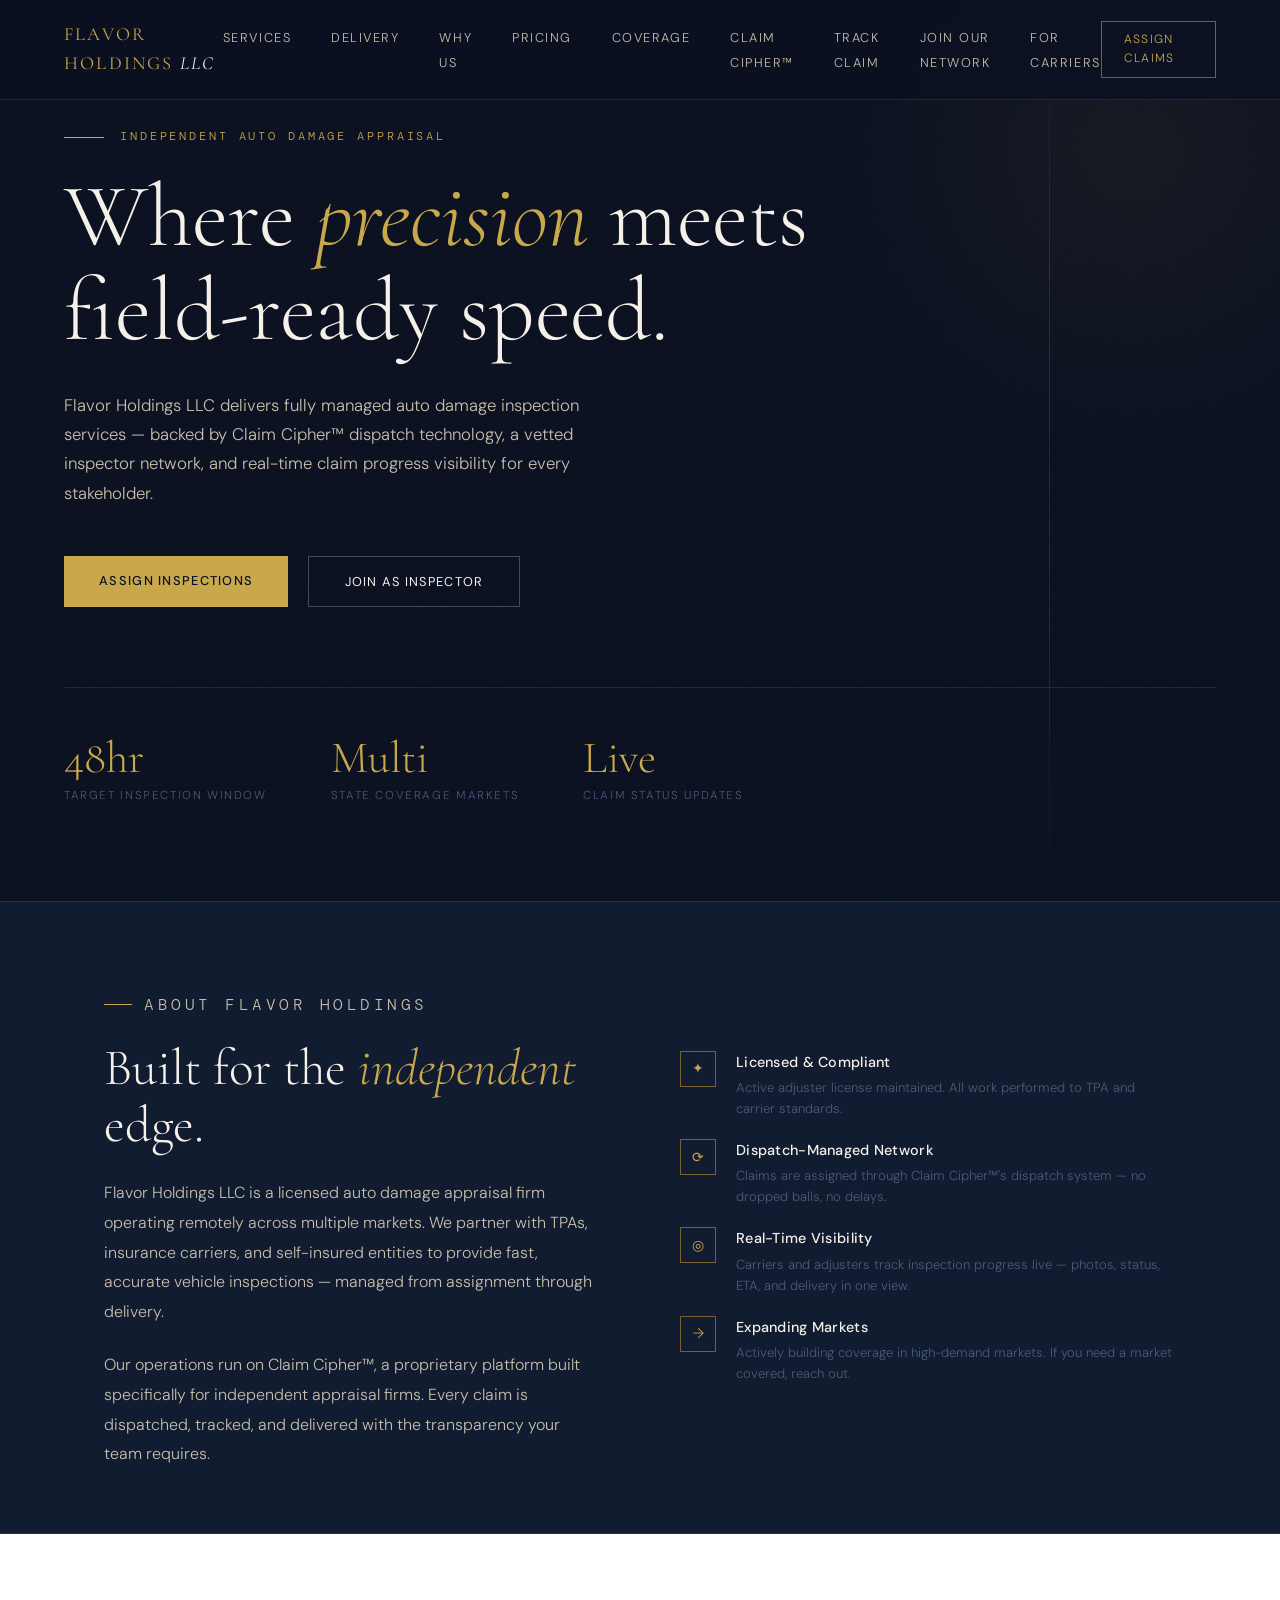
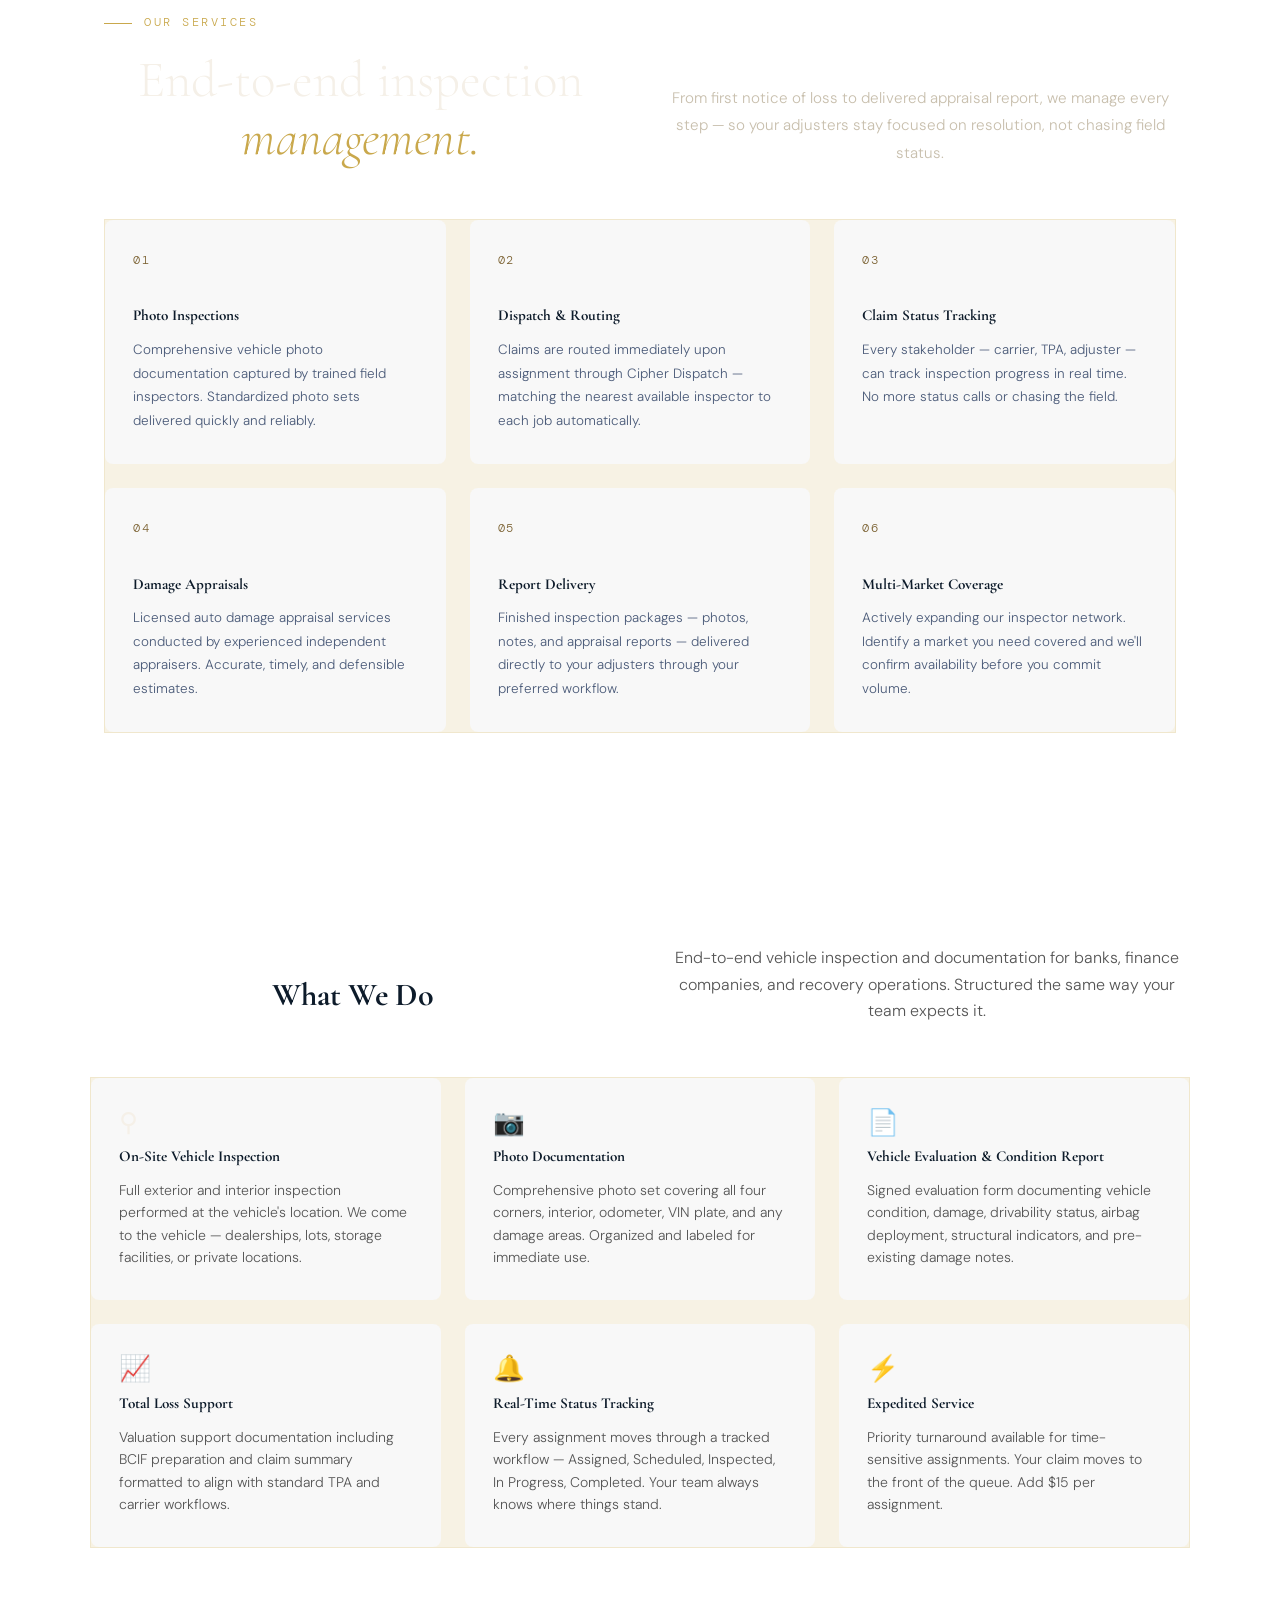
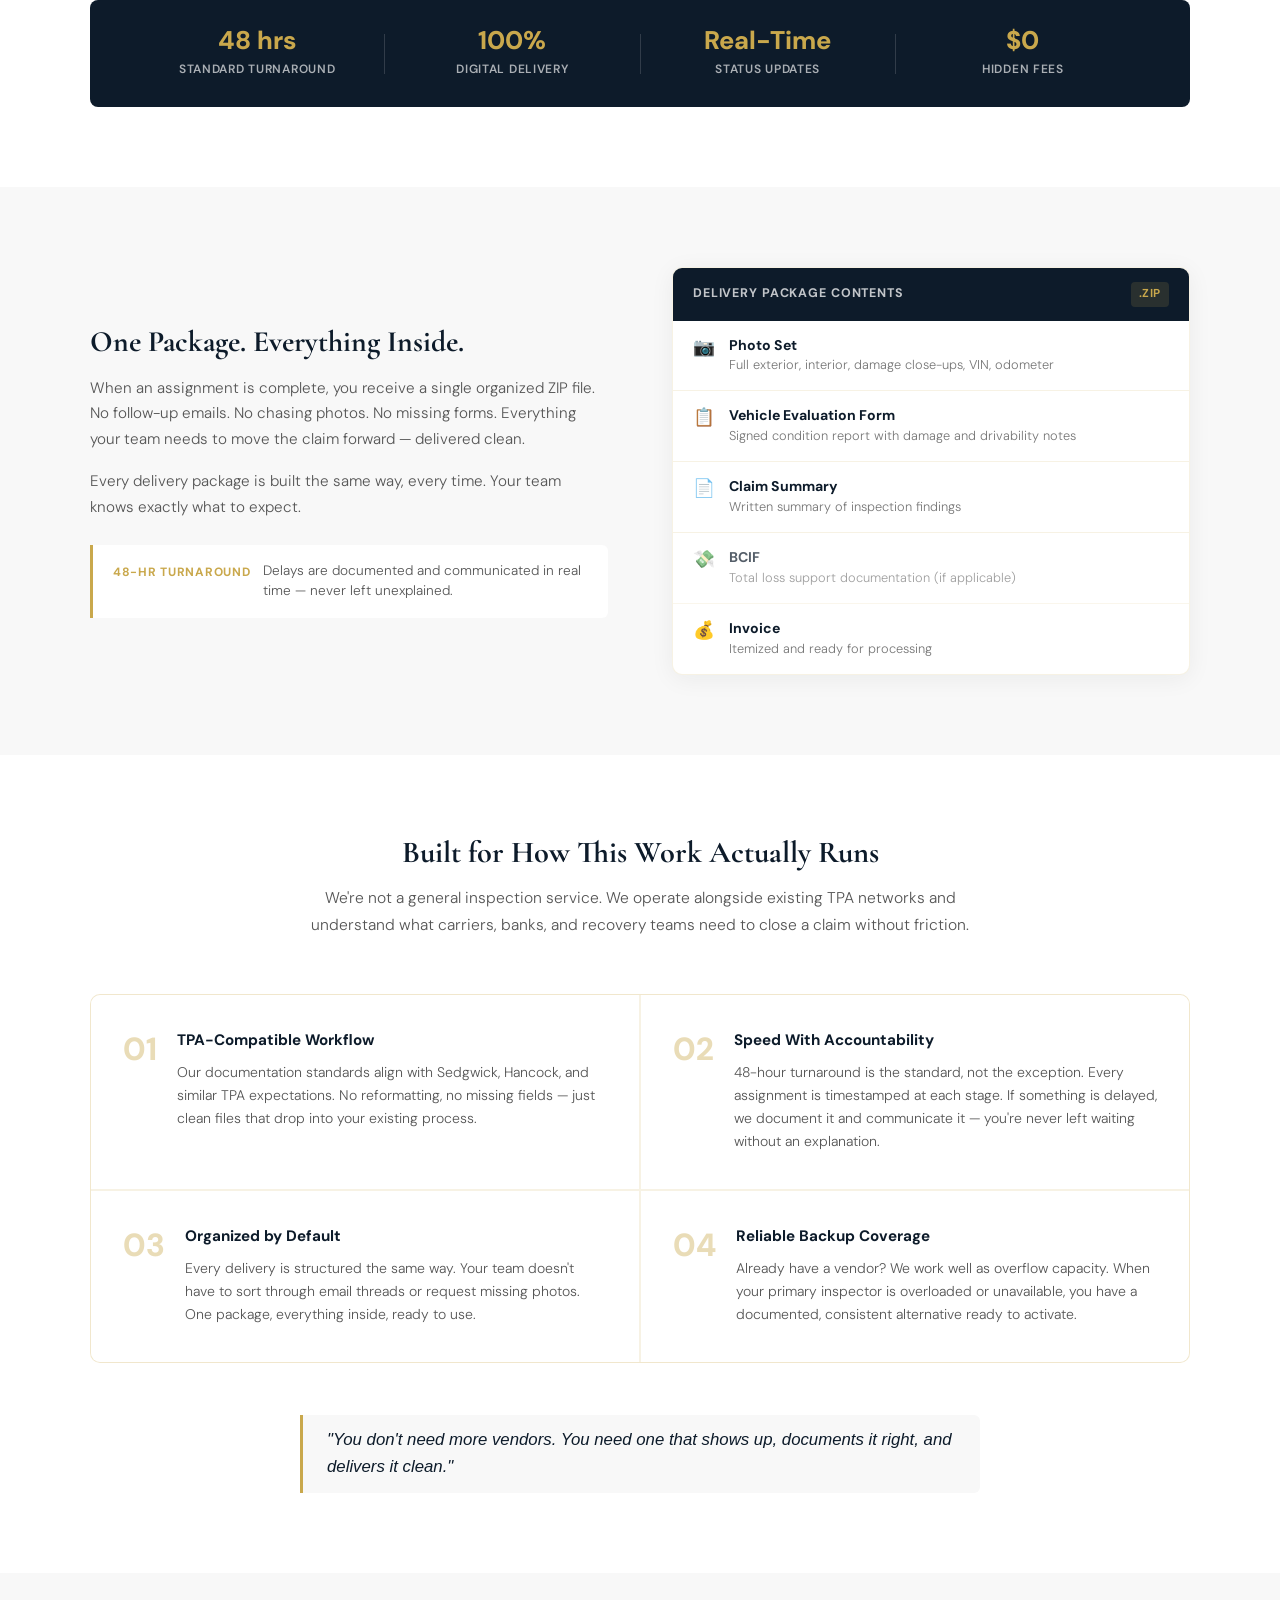
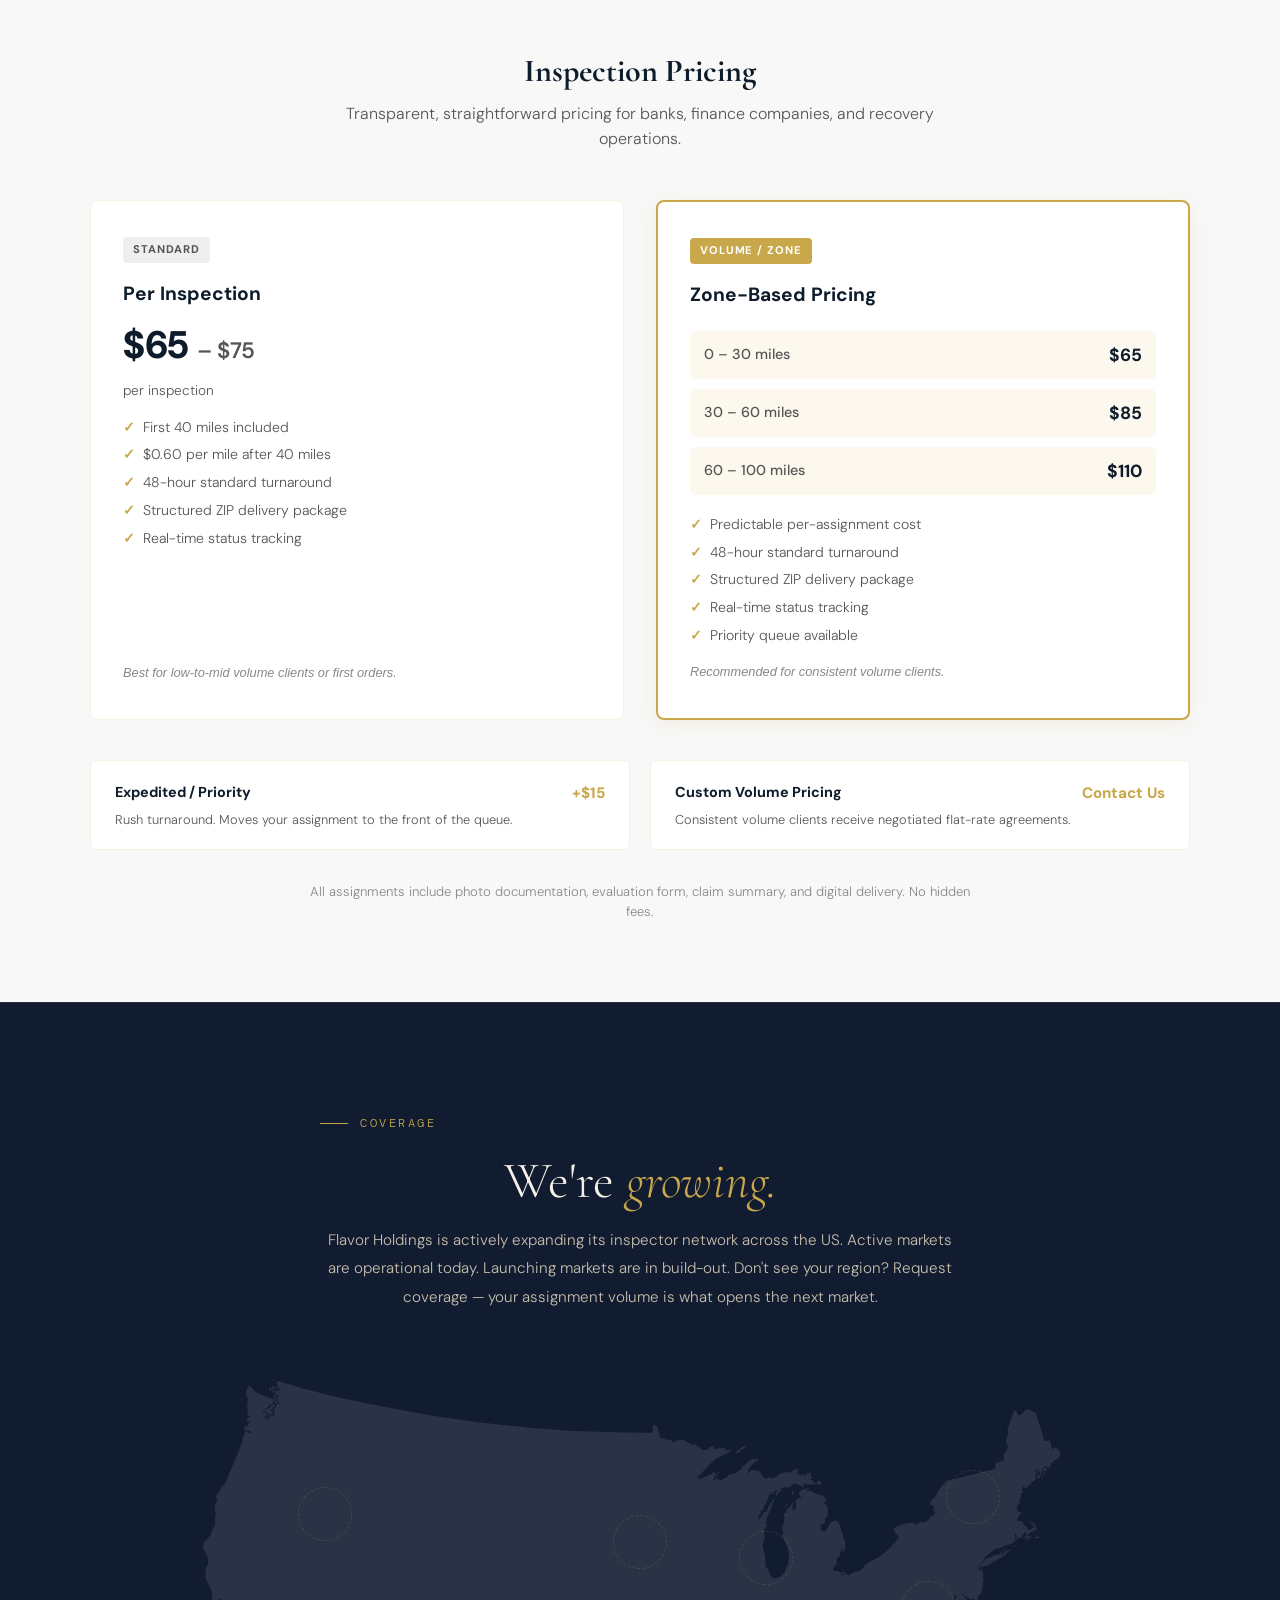
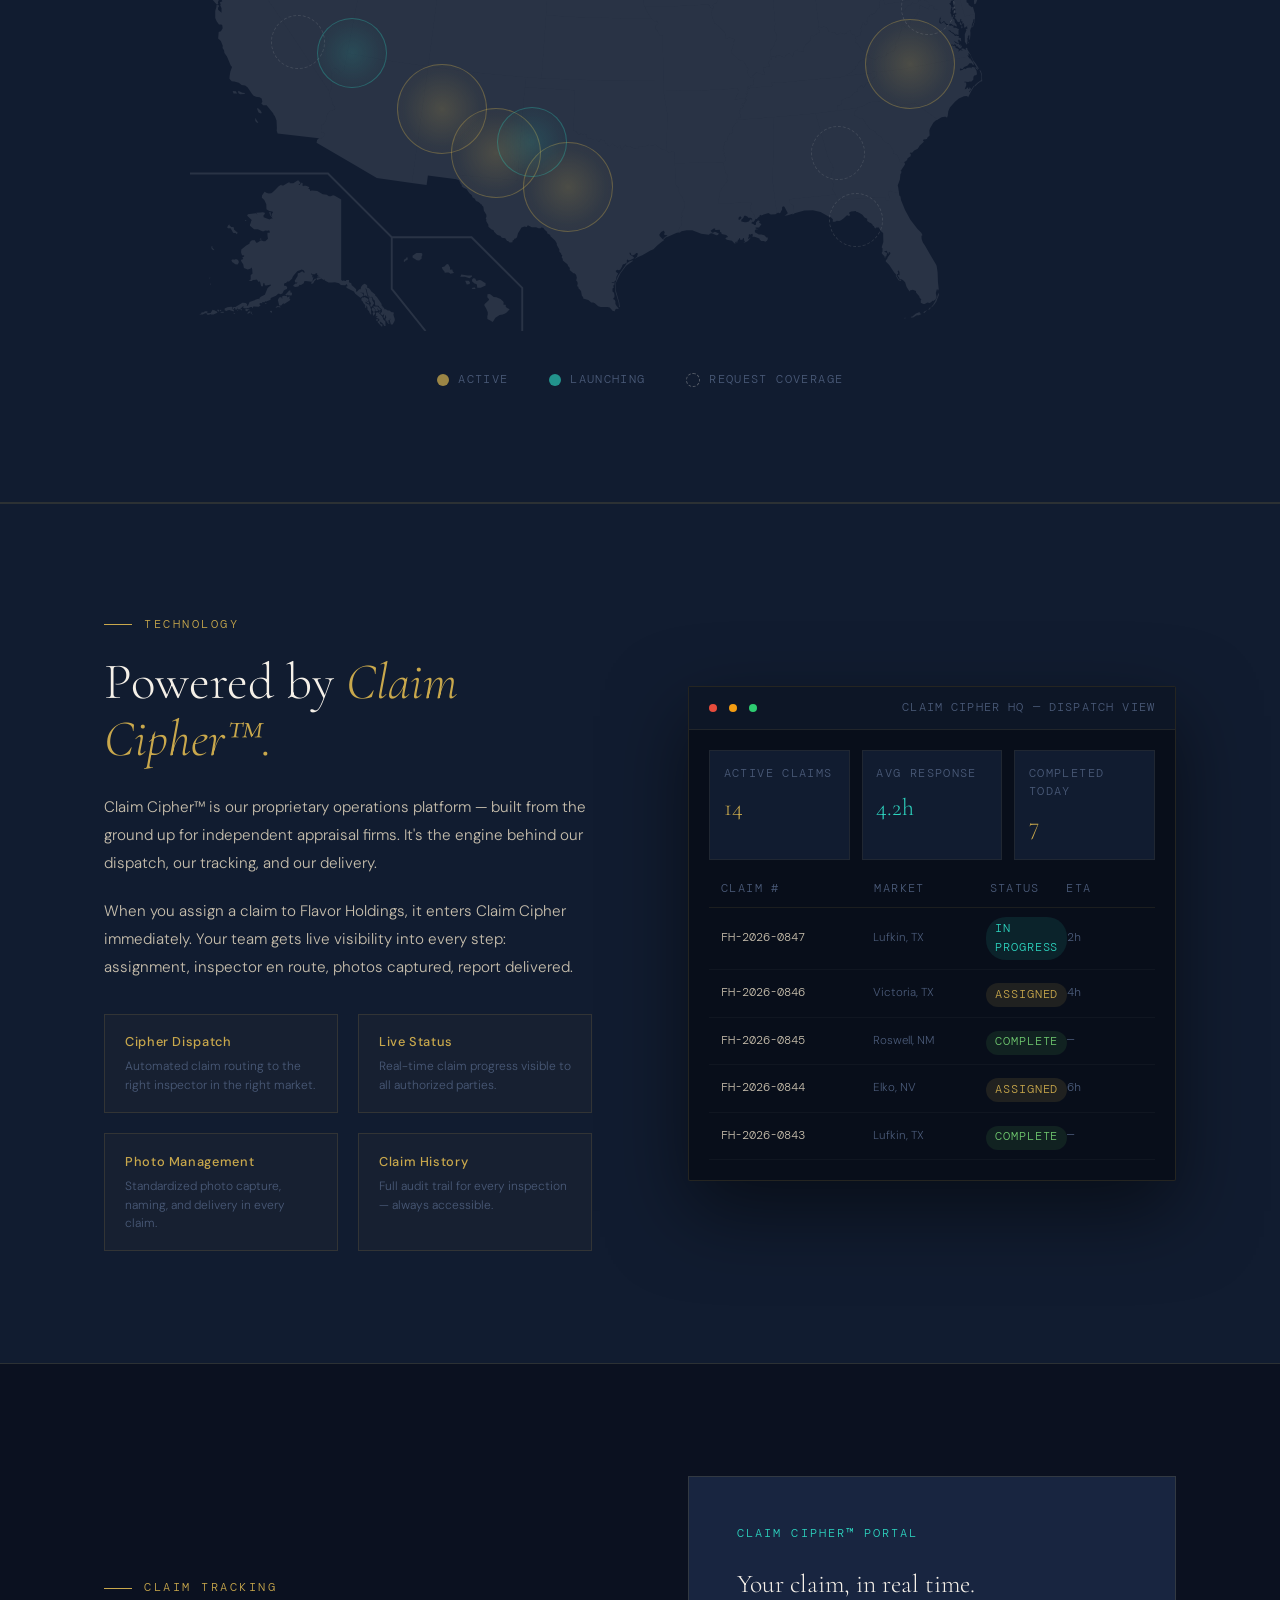
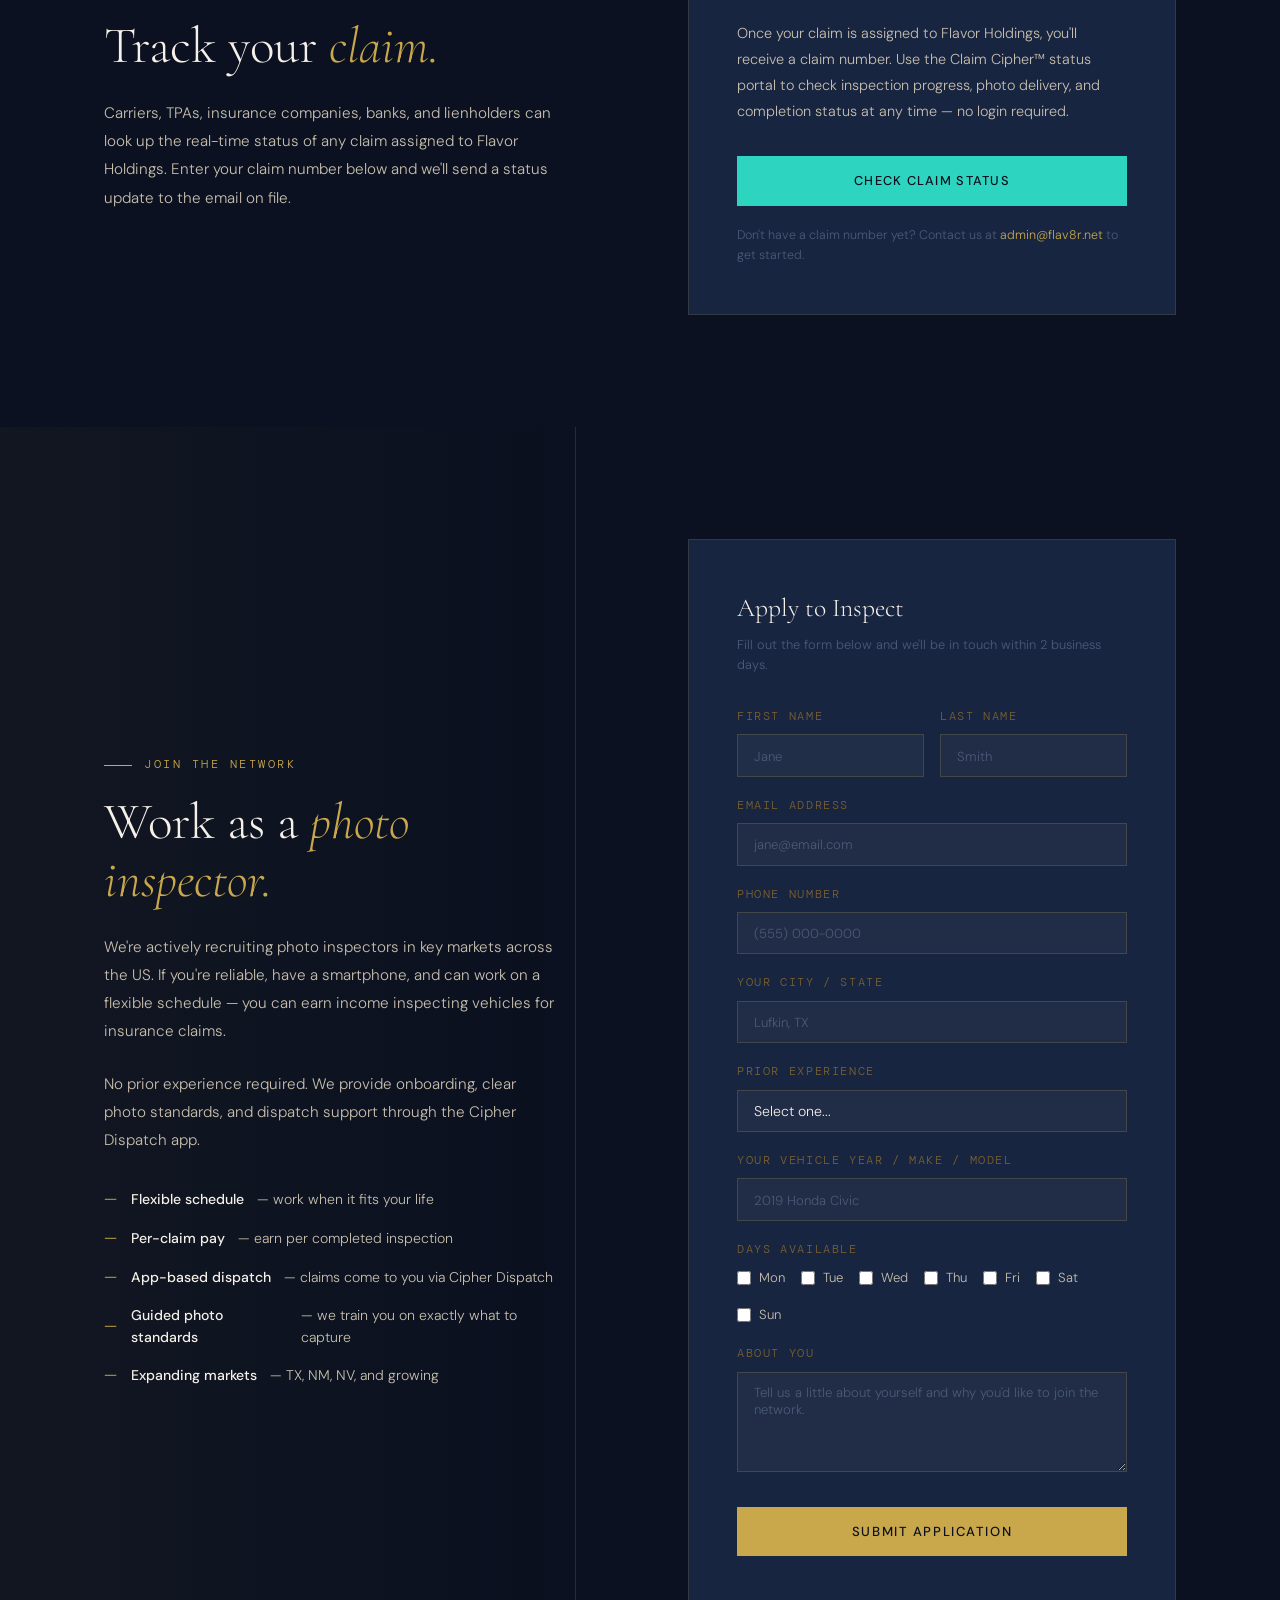
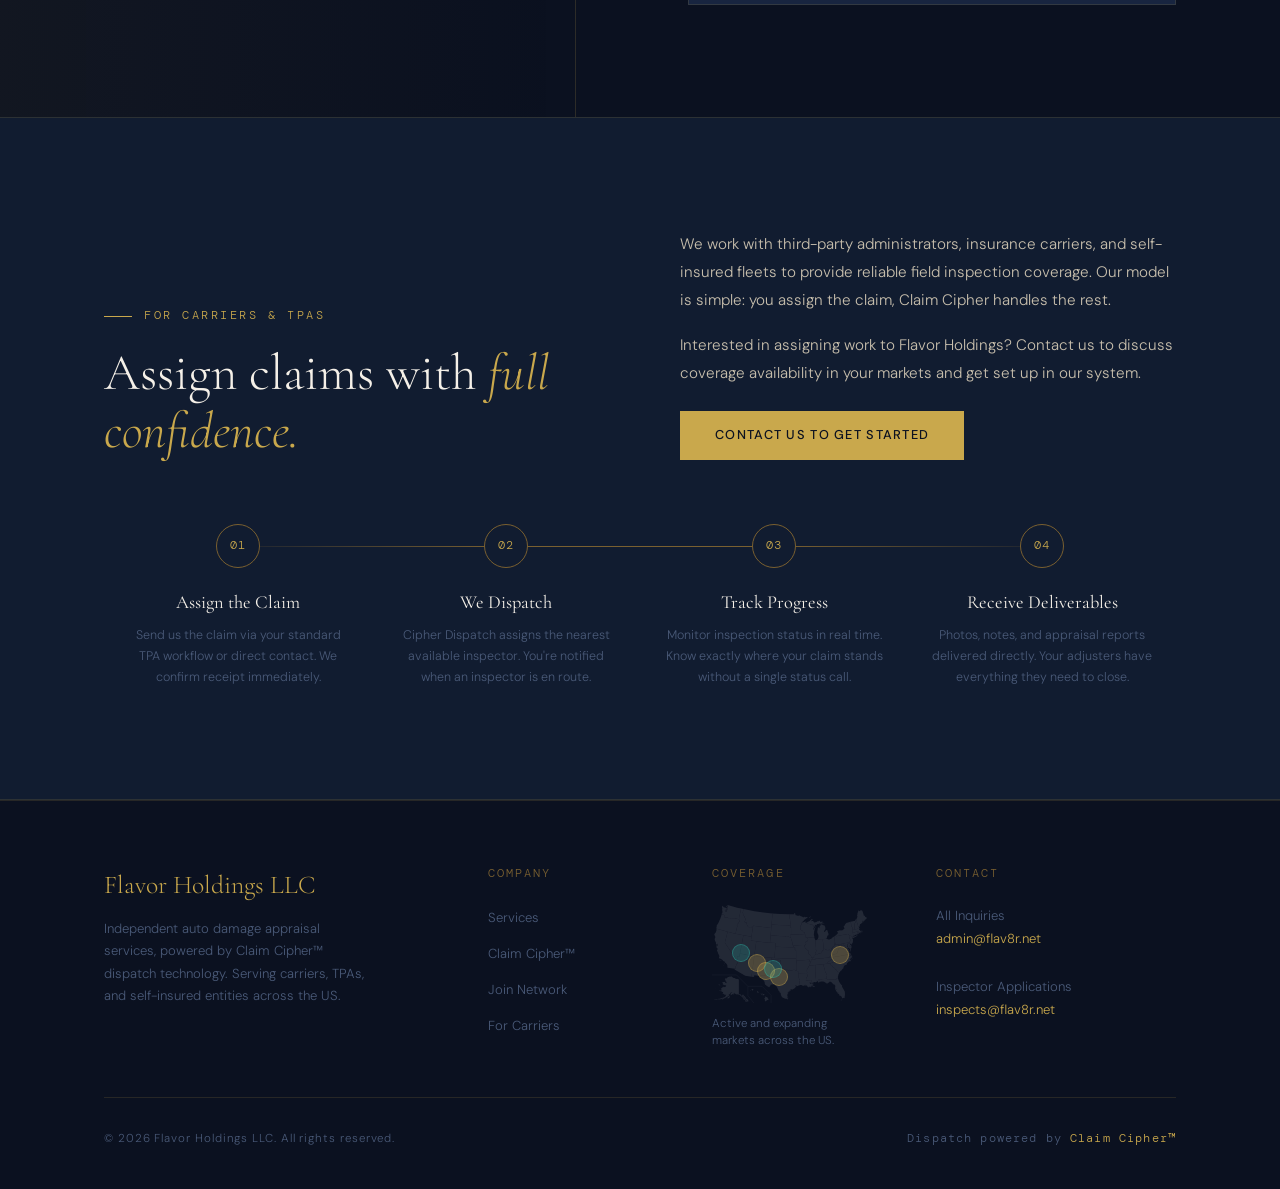
==== commit 37898a68: "feat(landing): add Services, Delivery, and Why Us sections Adds three new content sections above the" ====
--- a/index.html
+++ b/index.html
@@ -19,6 +19,8 @@
     </div>
     <ul class="nav__links">
       <li><a href="#services"   class="nav__link">Services</a></li>
+      <li><a href="#delivery"   class="nav__link">Delivery</a></li>
+      <li><a href="#why"        class="nav__link">Why Us</a></li>
       <li><a href="#pricing"    class="nav__link">Pricing</a></li>
       <li><a href="#coverage"   class="nav__link">Coverage</a></li>
       <li><a href="#cipher"     class="nav__link">Claim Cipher™</a></li>
@@ -185,6 +187,252 @@
     </div>
   </section>
 
+  <!-- ══ SERVICES ══════════════════════════════════════════════ -->
+  <section class="services" id="services">
+    <div class="services__container">
+
+      <div class="services__header">
+        <h2 class="services__title">What We Do</h2>
+        <p class="services__subtitle">
+          End-to-end vehicle inspection and documentation for banks, finance companies,
+          and recovery operations. Structured the same way your team expects it.
+        </p>
+      </div>
+
+      <div class="services__grid">
+
+        <div class="services__card">
+          <div class="services__card-icon">&#9906;</div>
+          <h3 class="services__card-title">On-Site Vehicle Inspection</h3>
+          <p class="services__card-body">
+            Full exterior and interior inspection performed at the vehicle's location.
+            We come to the vehicle — dealerships, lots, storage facilities, or private locations.
+          </p>
+        </div>
+
+        <div class="services__card">
+          <div class="services__card-icon">&#128247;</div>
+          <h3 class="services__card-title">Photo Documentation</h3>
+          <p class="services__card-body">
+            Comprehensive photo set covering all four corners, interior, odometer,
+            VIN plate, and any damage areas. Organized and labeled for immediate use.
+          </p>
+        </div>
+
+        <div class="services__card">
+          <div class="services__card-icon">&#128196;</div>
+          <h3 class="services__card-title">Vehicle Evaluation &amp; Condition Report</h3>
+          <p class="services__card-body">
+            Signed evaluation form documenting vehicle condition, damage, drivability status,
+            airbag deployment, structural indicators, and pre-existing damage notes.
+          </p>
+        </div>
+
+        <div class="services__card">
+          <div class="services__card-icon">&#128200;</div>
+          <h3 class="services__card-title">Total Loss Support</h3>
+          <p class="services__card-body">
+            Valuation support documentation including BCIF preparation and claim summary
+            formatted to align with standard TPA and carrier workflows.
+          </p>
+        </div>
+
+        <div class="services__card">
+          <div class="services__card-icon">&#128276;</div>
+          <h3 class="services__card-title">Real-Time Status Tracking</h3>
+          <p class="services__card-body">
+            Every assignment moves through a tracked workflow — Assigned, Scheduled,
+            Inspected, In Progress, Completed. Your team always knows where things stand.
+          </p>
+        </div>
+
+        <div class="services__card">
+          <div class="services__card-icon">&#9889;</div>
+          <h3 class="services__card-title">Expedited Service</h3>
+          <p class="services__card-body">
+            Priority turnaround available for time-sensitive assignments.
+            Your claim moves to the front of the queue. Add $15 per assignment.
+          </p>
+        </div>
+
+      </div><!-- /.services__grid -->
+
+      <div class="services__turnaround">
+        <div class="services__turnaround-item">
+          <span class="services__turnaround-value">48 hrs</span>
+          <span class="services__turnaround-label">Standard Turnaround</span>
+        </div>
+        <div class="services__turnaround-divider"></div>
+        <div class="services__turnaround-item">
+          <span class="services__turnaround-value">100%</span>
+          <span class="services__turnaround-label">Digital Delivery</span>
+        </div>
+        <div class="services__turnaround-divider"></div>
+        <div class="services__turnaround-item">
+          <span class="services__turnaround-value">Real-Time</span>
+          <span class="services__turnaround-label">Status Updates</span>
+        </div>
+        <div class="services__turnaround-divider"></div>
+        <div class="services__turnaround-item">
+          <span class="services__turnaround-value">$0</span>
+          <span class="services__turnaround-label">Hidden Fees</span>
+        </div>
+      </div><!-- /.services__turnaround -->
+
+    </div><!-- /.services__container -->
+  </section>
+  <!-- END SERVICES SECTION -->
+
+  <!-- ══ DELIVERY ════════════════════════════════════════════ -->
+  <section class="delivery" id="delivery">
+    <div class="delivery__container">
+
+      <div class="delivery__layout">
+
+        <div class="delivery__copy">
+          <h2 class="delivery__title">One Package. Everything Inside.</h2>
+          <p class="delivery__body">
+            When an assignment is complete, you receive a single organized ZIP file.
+            No follow-up emails. No chasing photos. No missing forms.
+            Everything your team needs to move the claim forward — delivered clean.
+          </p>
+          <p class="delivery__body">
+            Every delivery package is built the same way, every time.
+            Your team knows exactly what to expect.
+          </p>
+          <div class="delivery__turnaround-note">
+            <span class="delivery__turnaround-badge">48-hr turnaround</span>
+            <span class="delivery__turnaround-text">
+              Delays are documented and communicated in real time — never left unexplained.
+            </span>
+          </div>
+        </div>
+
+        <div class="delivery__package">
+          <div class="delivery__package-header">
+            <span class="delivery__package-label">Delivery Package Contents</span>
+            <span class="delivery__package-ext">.ZIP</span>
+          </div>
+          <ul class="delivery__package-list">
+            <li class="delivery__package-item">
+              <span class="delivery__package-item-icon">&#128247;</span>
+              <div class="delivery__package-item-info">
+                <span class="delivery__package-item-name">Photo Set</span>
+                <span class="delivery__package-item-desc">Full exterior, interior, damage close-ups, VIN, odometer</span>
+              </div>
+            </li>
+            <li class="delivery__package-item">
+              <span class="delivery__package-item-icon">&#128203;</span>
+              <div class="delivery__package-item-info">
+                <span class="delivery__package-item-name">Vehicle Evaluation Form</span>
+                <span class="delivery__package-item-desc">Signed condition report with damage and drivability notes</span>
+              </div>
+            </li>
+            <li class="delivery__package-item">
+              <span class="delivery__package-item-icon">&#128196;</span>
+              <div class="delivery__package-item-info">
+                <span class="delivery__package-item-name">Claim Summary</span>
+                <span class="delivery__package-item-desc">Written summary of inspection findings</span>
+              </div>
+            </li>
+            <li class="delivery__package-item delivery__package-item--conditional">
+              <span class="delivery__package-item-icon">&#128184;</span>
+              <div class="delivery__package-item-info">
+                <span class="delivery__package-item-name">BCIF</span>
+                <span class="delivery__package-item-desc">Total loss support documentation (if applicable)</span>
+              </div>
+            </li>
+            <li class="delivery__package-item">
+              <span class="delivery__package-item-icon">&#128176;</span>
+              <div class="delivery__package-item-info">
+                <span class="delivery__package-item-name">Invoice</span>
+                <span class="delivery__package-item-desc">Itemized and ready for processing</span>
+              </div>
+            </li>
+          </ul>
+        </div>
+
+      </div><!-- /.delivery__layout -->
+
+    </div><!-- /.delivery__container -->
+  </section>
+  <!-- END DELIVERY SECTION -->
+
+  <!-- ══ WHY ═════════════════════════════════════════════════ -->
+  <section class="why" id="why">
+    <div class="why__container">
+
+      <div class="why__header">
+        <h2 class="why__title">Built for How This Work Actually Runs</h2>
+        <p class="why__subtitle">
+          We're not a general inspection service. We operate alongside existing
+          TPA networks and understand what carriers, banks, and recovery teams
+          need to close a claim without friction.
+        </p>
+      </div>
+
+      <div class="why__grid">
+
+        <div class="why__item">
+          <div class="why__item-number">01</div>
+          <div class="why__item-content">
+            <h3 class="why__item-title">TPA-Compatible Workflow</h3>
+            <p class="why__item-body">
+              Our documentation standards align with Sedgwick, Hancock, and similar
+              TPA expectations. No reformatting, no missing fields — just clean files
+              that drop into your existing process.
+            </p>
+          </div>
+        </div>
+
+        <div class="why__item">
+          <div class="why__item-number">02</div>
+          <div class="why__item-content">
+            <h3 class="why__item-title">Speed With Accountability</h3>
+            <p class="why__item-body">
+              48-hour turnaround is the standard, not the exception. Every assignment
+              is timestamped at each stage. If something is delayed, we document it
+              and communicate it — you're never left waiting without an explanation.
+            </p>
+          </div>
+        </div>
+
+        <div class="why__item">
+          <div class="why__item-number">03</div>
+          <div class="why__item-content">
+            <h3 class="why__item-title">Organized by Default</h3>
+            <p class="why__item-body">
+              Every delivery is structured the same way. Your team doesn't have to
+              sort through email threads or request missing photos. One package,
+              everything inside, ready to use.
+            </p>
+          </div>
+        </div>
+
+        <div class="why__item">
+          <div class="why__item-number">04</div>
+          <div class="why__item-content">
+            <h3 class="why__item-title">Reliable Backup Coverage</h3>
+            <p class="why__item-body">
+              Already have a vendor? We work well as overflow capacity. When your
+              primary inspector is overloaded or unavailable, you have a documented,
+              consistent alternative ready to activate.
+            </p>
+          </div>
+        </div>
+
+      </div><!-- /.why__grid -->
+
+      <div class="why__positioning">
+        <blockquote class="why__quote">
+          "You don't need more vendors. You need one that shows up, documents it right, and delivers it clean."
+        </blockquote>
+      </div>
+
+    </div><!-- /.why__container -->
+  </section>
+  <!-- END WHY SECTION -->
+
   <!-- ══ PRICING ══════════════════════════════════════════════ -->
   <section class="pricing" id="pricing">
     <div class="pricing__container">
--- a/styles.css
+++ b/styles.css
@@ -1530,6 +1530,439 @@
 }
 
 /* ============================================================
+   SERVICES BLOCK
+   ============================================================ */
+
+.services {
+  background-color: var(--color-bg, #ffffff);
+  padding: 80px 24px;
+}
+
+.services__container {
+  max-width: 1100px;
+  margin: 0 auto;
+}
+
+.services__header {
+  text-align: center;
+  margin-bottom: 52px;
+}
+
+.services__title {
+  font-size: 2rem;
+  font-weight: 700;
+  color: var(--color-text-primary, #0d1b2a);
+  margin-bottom: 12px;
+}
+
+.services__subtitle {
+  font-size: 1rem;
+  color: var(--color-text-secondary, #555);
+  max-width: 600px;
+  margin: 0 auto;
+  line-height: 1.65;
+}
+
+.services__grid {
+  display: grid;
+  grid-template-columns: repeat(3, 1fr);
+  gap: 24px;
+  margin-bottom: 52px;
+}
+
+.services__card {
+  background-color: var(--color-surface, #f8f8f8);
+  border-radius: 8px;
+  padding: 32px 28px;
+  display: flex;
+  flex-direction: column;
+  gap: 12px;
+  transition: box-shadow 0.2s ease, transform 0.2s ease;
+}
+
+.services__card:hover {
+  box-shadow: 0 6px 24px rgba(13, 27, 42, 0.08);
+  transform: translateY(-2px);
+}
+
+.services__card-icon {
+  font-size: 1.6rem;
+  line-height: 1;
+}
+
+.services__card-title {
+  font-size: 0.95rem;
+  font-weight: 700;
+  color: var(--color-text-primary, #0d1b2a);
+  margin: 0;
+  line-height: 1.3;
+}
+
+.services__card-body {
+  font-size: 0.875rem;
+  color: var(--color-text-secondary, #555);
+  line-height: 1.6;
+  margin: 0;
+}
+
+/* TURNAROUND STATS BAR */
+
+.services__turnaround {
+  display: flex;
+  align-items: center;
+  justify-content: center;
+  gap: 0;
+  background-color: var(--color-bg-navy, #0d1b2a);
+  border-radius: 8px;
+  padding: 28px 40px;
+}
+
+.services__turnaround-item {
+  display: flex;
+  flex-direction: column;
+  align-items: center;
+  gap: 6px;
+  flex: 1;
+}
+
+.services__turnaround-value {
+  font-size: 1.6rem;
+  font-weight: 800;
+  color: var(--color-gold, #c9a84c);
+  line-height: 1;
+}
+
+.services__turnaround-label {
+  font-size: 0.75rem;
+  font-weight: 600;
+  color: rgba(255, 255, 255, 0.65);
+  text-transform: uppercase;
+  letter-spacing: 0.06em;
+  text-align: center;
+}
+
+.services__turnaround-divider {
+  width: 1px;
+  height: 40px;
+  background-color: rgba(255, 255, 255, 0.15);
+  flex-shrink: 0;
+}
+
+@media (max-width: 900px) {
+  .services__grid {
+    grid-template-columns: repeat(2, 1fr);
+  }
+}
+
+@media (max-width: 600px) {
+  .services__grid {
+    grid-template-columns: 1fr;
+  }
+
+  .services__turnaround {
+    flex-wrap: wrap;
+    gap: 24px;
+    padding: 28px 24px;
+  }
+
+  .services__turnaround-divider {
+    display: none;
+  }
+
+  .services__turnaround-item {
+    flex: 0 0 calc(50% - 12px);
+  }
+}
+
+/* ============================================================
+   DELIVERY BLOCK
+   ============================================================ */
+
+.delivery {
+  background-color: var(--color-surface, #f8f8f8);
+  padding: 80px 24px;
+}
+
+.delivery__container {
+  max-width: 1100px;
+  margin: 0 auto;
+}
+
+.delivery__layout {
+  display: grid;
+  grid-template-columns: 1fr 1fr;
+  gap: 64px;
+  align-items: center;
+}
+
+.delivery__copy {
+  display: flex;
+  flex-direction: column;
+  gap: 16px;
+}
+
+.delivery__title {
+  font-size: 1.85rem;
+  font-weight: 700;
+  color: var(--color-text-primary, #0d1b2a);
+  line-height: 1.2;
+  margin: 0;
+}
+
+.delivery__body {
+  font-size: 0.95rem;
+  color: var(--color-text-secondary, #555);
+  line-height: 1.7;
+  margin: 0;
+}
+
+.delivery__turnaround-note {
+  display: flex;
+  align-items: flex-start;
+  gap: 12px;
+  margin-top: 8px;
+  padding: 16px 20px;
+  background-color: var(--color-bg, #ffffff);
+  border-left: 3px solid var(--color-gold, #c9a84c);
+  border-radius: 0 6px 6px 0;
+}
+
+.delivery__turnaround-badge {
+  font-size: 0.75rem;
+  font-weight: 700;
+  color: var(--color-gold, #c9a84c);
+  text-transform: uppercase;
+  letter-spacing: 0.06em;
+  white-space: nowrap;
+  padding-top: 2px;
+}
+
+.delivery__turnaround-text {
+  font-size: 0.85rem;
+  color: var(--color-text-secondary, #555);
+  line-height: 1.5;
+}
+
+/* PACKAGE WIDGET */
+
+.delivery__package {
+  background-color: var(--color-bg, #ffffff);
+  border: 1px solid var(--color-border, #e0e0e0);
+  border-radius: 10px;
+  overflow: hidden;
+  box-shadow: 0 4px 24px rgba(13, 27, 42, 0.06);
+}
+
+.delivery__package-header {
+  display: flex;
+  align-items: center;
+  justify-content: space-between;
+  padding: 14px 20px;
+  background-color: var(--color-bg-navy, #0d1b2a);
+}
+
+.delivery__package-label {
+  font-size: 0.78rem;
+  font-weight: 700;
+  color: rgba(255, 255, 255, 0.75);
+  text-transform: uppercase;
+  letter-spacing: 0.07em;
+}
+
+.delivery__package-ext {
+  font-size: 0.72rem;
+  font-weight: 700;
+  color: var(--color-gold, #c9a84c);
+  background-color: rgba(201, 168, 76, 0.15);
+  padding: 3px 8px;
+  border-radius: 4px;
+  letter-spacing: 0.05em;
+}
+
+.delivery__package-list {
+  list-style: none;
+  margin: 0;
+  padding: 0;
+}
+
+.delivery__package-item {
+  display: flex;
+  align-items: flex-start;
+  gap: 14px;
+  padding: 16px 20px;
+  border-bottom: 1px solid var(--color-border, #e0e0e0);
+  transition: background-color 0.15s ease;
+}
+
+.delivery__package-item:last-child {
+  border-bottom: none;
+}
+
+.delivery__package-item:hover {
+  background-color: var(--color-surface, #f8f8f8);
+}
+
+.delivery__package-item--conditional {
+  opacity: 0.7;
+}
+
+.delivery__package-item-icon {
+  font-size: 1.1rem;
+  line-height: 1;
+  flex-shrink: 0;
+  padding-top: 2px;
+}
+
+.delivery__package-item-info {
+  display: flex;
+  flex-direction: column;
+  gap: 3px;
+}
+
+.delivery__package-item-name {
+  font-size: 0.88rem;
+  font-weight: 700;
+  color: var(--color-text-primary, #0d1b2a);
+  line-height: 1.2;
+}
+
+.delivery__package-item-desc {
+  font-size: 0.8rem;
+  color: var(--color-text-secondary, #777);
+  line-height: 1.4;
+}
+
+@media (max-width: 860px) {
+  .delivery__layout {
+    grid-template-columns: 1fr;
+    gap: 40px;
+  }
+}
+
+/* ============================================================
+   WHY BLOCK
+   ============================================================ */
+
+.why {
+  background-color: var(--color-bg, #ffffff);
+  padding: 80px 24px;
+}
+
+.why__container {
+  max-width: 1100px;
+  margin: 0 auto;
+}
+
+.why__header {
+  text-align: center;
+  margin-bottom: 56px;
+  max-width: 700px;
+  margin-left: auto;
+  margin-right: auto;
+}
+
+.why__title {
+  font-size: 1.9rem;
+  font-weight: 700;
+  color: var(--color-text-primary, #0d1b2a);
+  line-height: 1.2;
+  margin-bottom: 14px;
+}
+
+.why__subtitle {
+  font-size: 0.975rem;
+  color: var(--color-text-secondary, #555);
+  line-height: 1.7;
+  margin: 0;
+}
+
+.why__grid {
+  display: grid;
+  grid-template-columns: repeat(2, 1fr);
+  gap: 2px;
+  background-color: var(--color-border, #e0e0e0);
+  border: 1px solid var(--color-border, #e0e0e0);
+  border-radius: 10px;
+  overflow: hidden;
+  margin-bottom: 52px;
+}
+
+.why__item {
+  display: flex;
+  gap: 20px;
+  padding: 36px 32px;
+  background-color: var(--color-bg, #ffffff);
+  transition: background-color 0.15s ease;
+}
+
+.why__item:hover {
+  background-color: var(--color-surface, #f8f8f8);
+}
+
+.why__item-number {
+  font-size: 2rem;
+  font-weight: 800;
+  color: var(--color-gold, #c9a84c);
+  opacity: 0.4;
+  line-height: 1;
+  flex-shrink: 0;
+  padding-top: 2px;
+  font-variant-numeric: tabular-nums;
+}
+
+.why__item-content {
+  display: flex;
+  flex-direction: column;
+  gap: 10px;
+}
+
+.why__item-title {
+  font-size: 0.95rem;
+  font-weight: 700;
+  color: var(--color-text-primary, #0d1b2a);
+  margin: 0;
+  line-height: 1.3;
+}
+
+.why__item-body {
+  font-size: 0.875rem;
+  color: var(--color-text-secondary, #555);
+  line-height: 1.65;
+  margin: 0;
+}
+
+/* QUOTE */
+
+.why__positioning {
+  text-align: center;
+}
+
+.why__quote {
+  display: inline-block;
+  font-size: 1.05rem;
+  font-style: italic;
+  color: var(--color-text-primary, #0d1b2a);
+  border-left: 3px solid var(--color-gold, #c9a84c);
+  padding: 12px 24px;
+  margin: 0;
+  text-align: left;
+  max-width: 680px;
+  line-height: 1.6;
+  background-color: var(--color-surface, #f8f8f8);
+  border-radius: 0 6px 6px 0;
+}
+
+@media (max-width: 768px) {
+  .why__grid {
+    grid-template-columns: 1fr;
+  }
+
+  .why__item {
+    padding: 28px 24px;
+  }
+}
+
+/* ============================================================
    PRICING BLOCK
    ============================================================ */
 
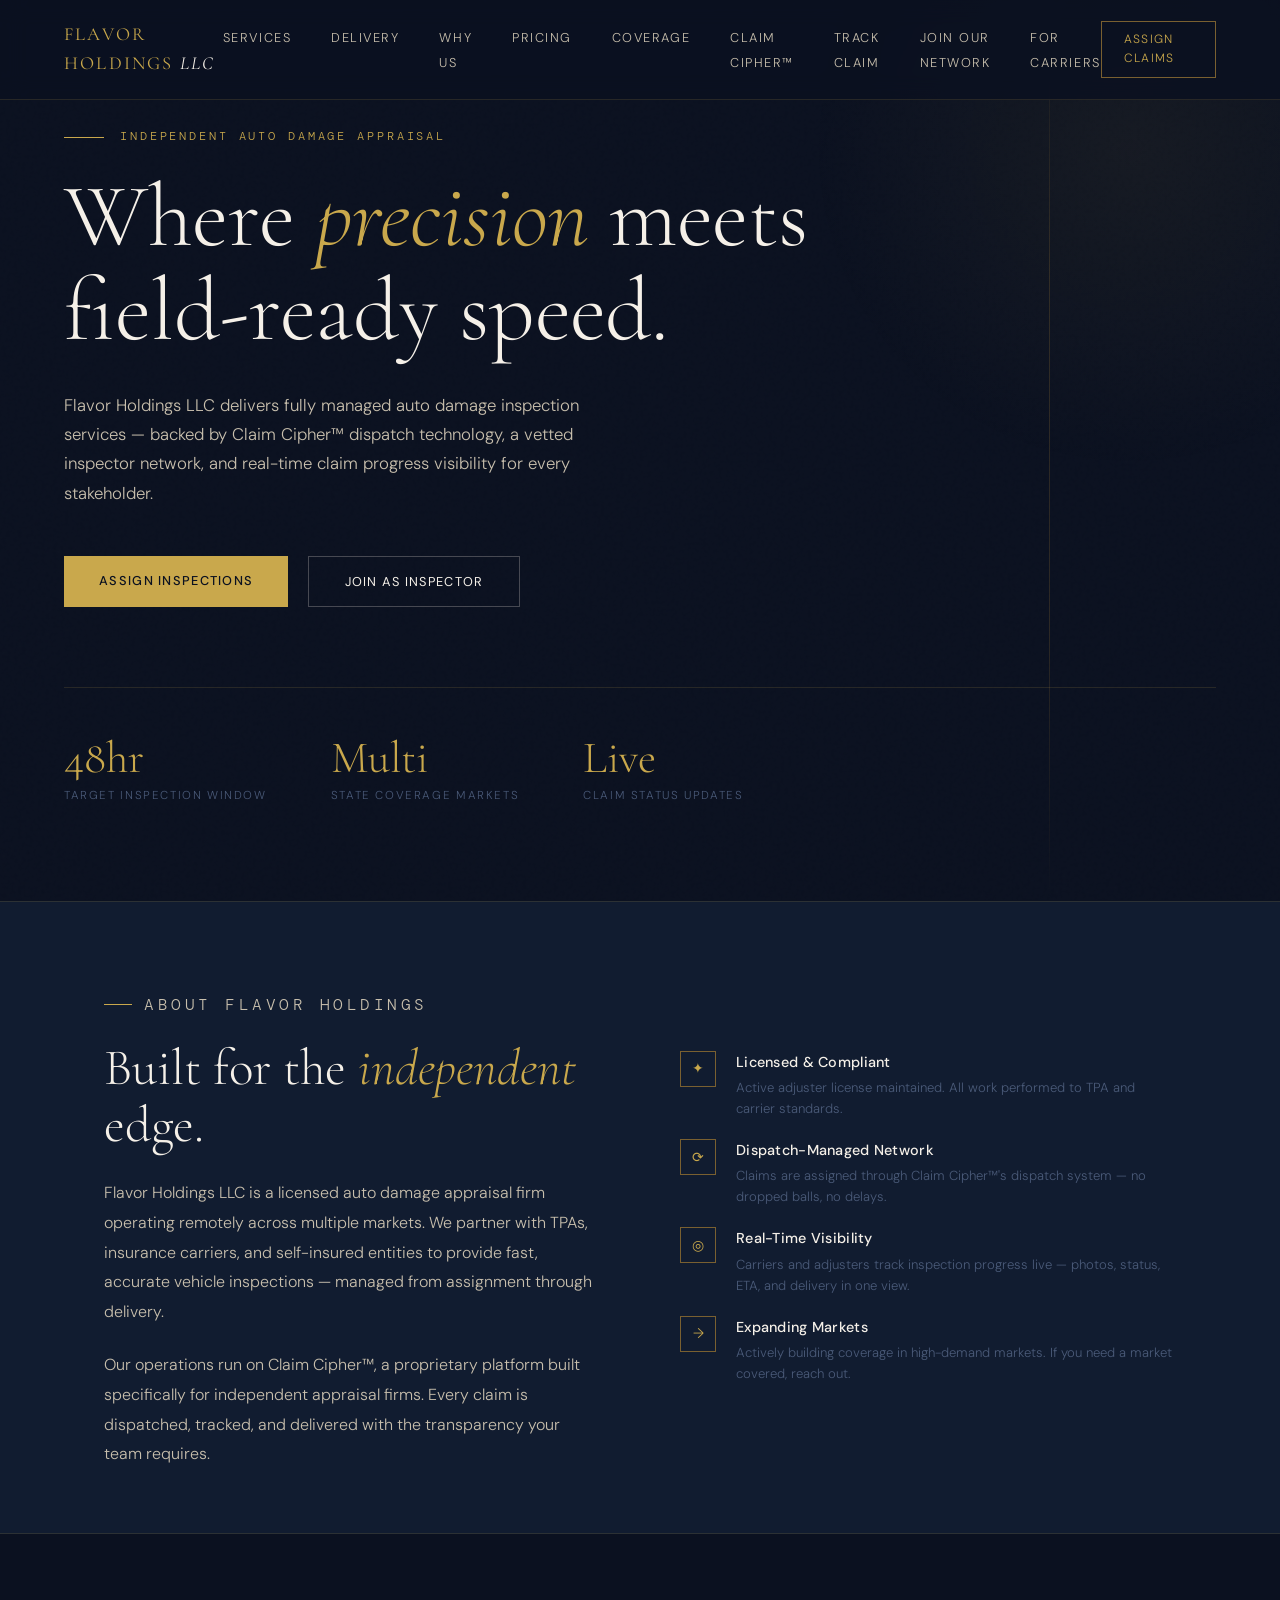
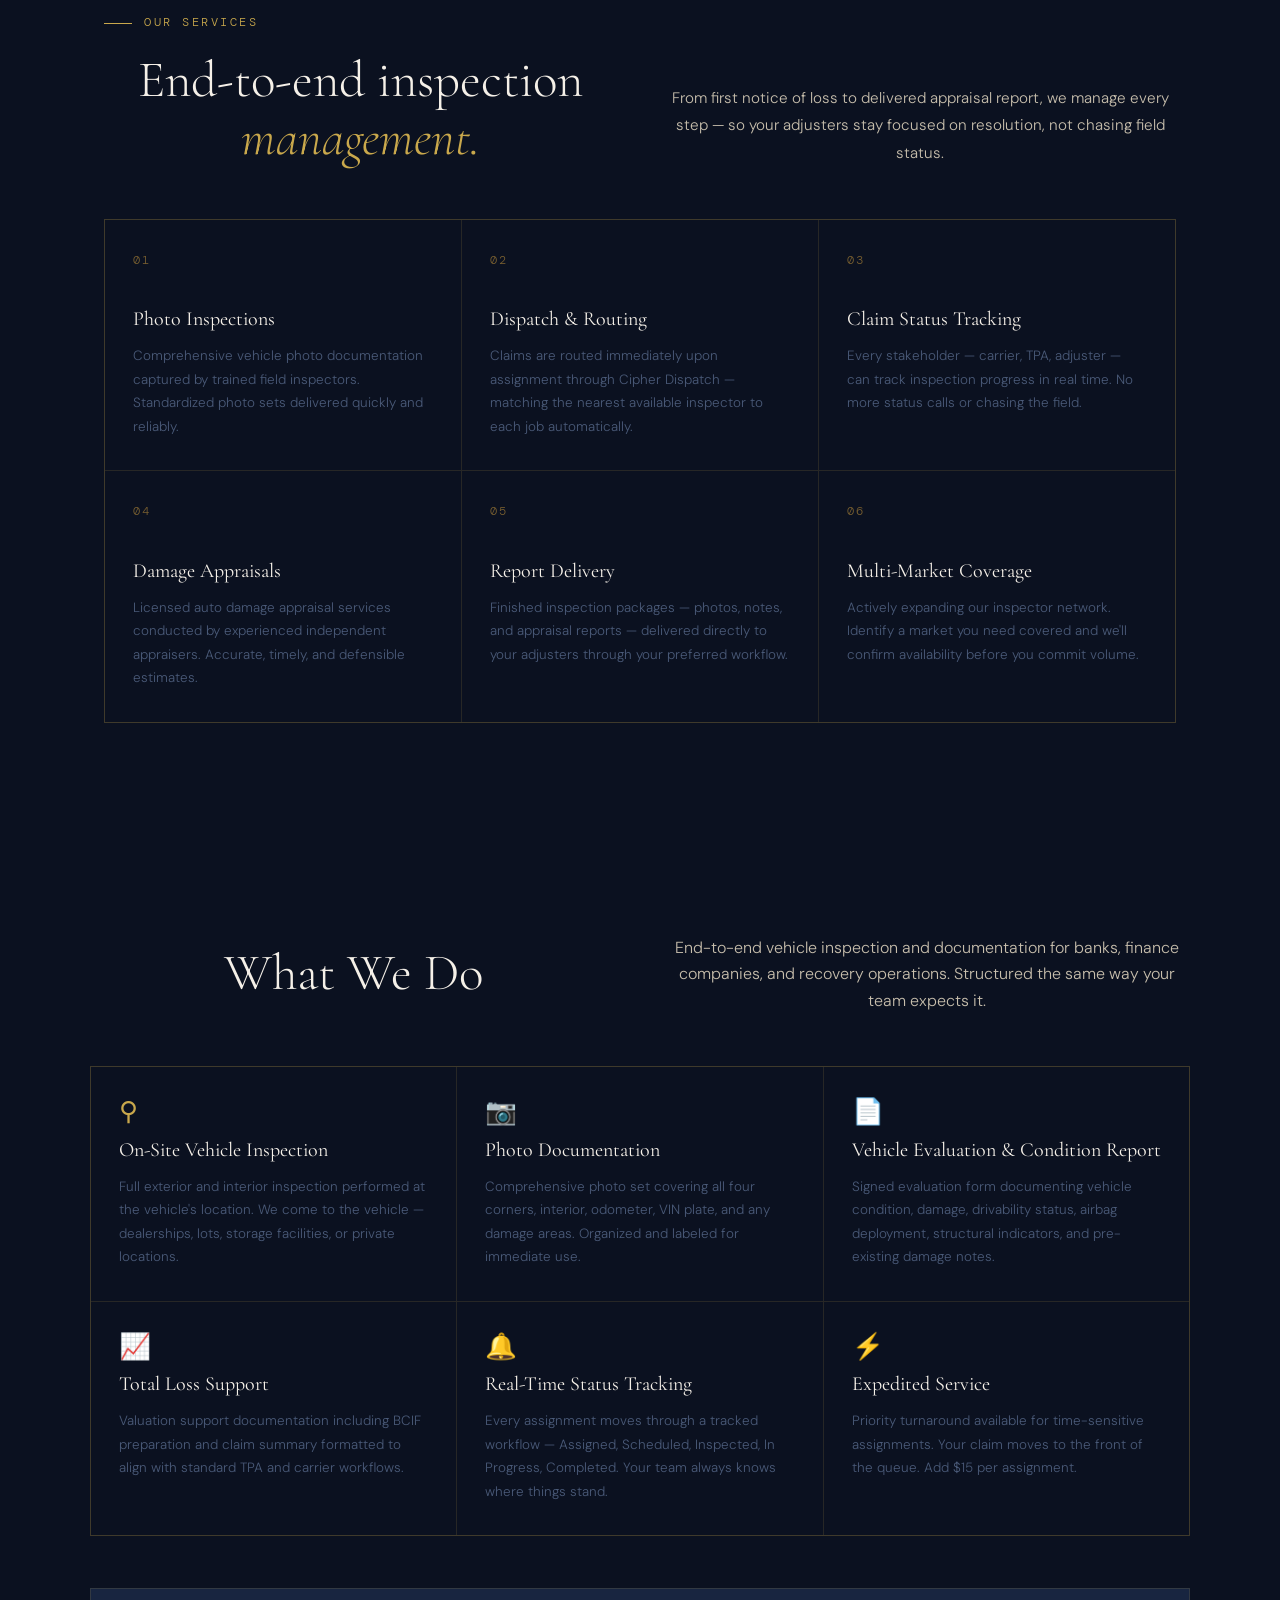
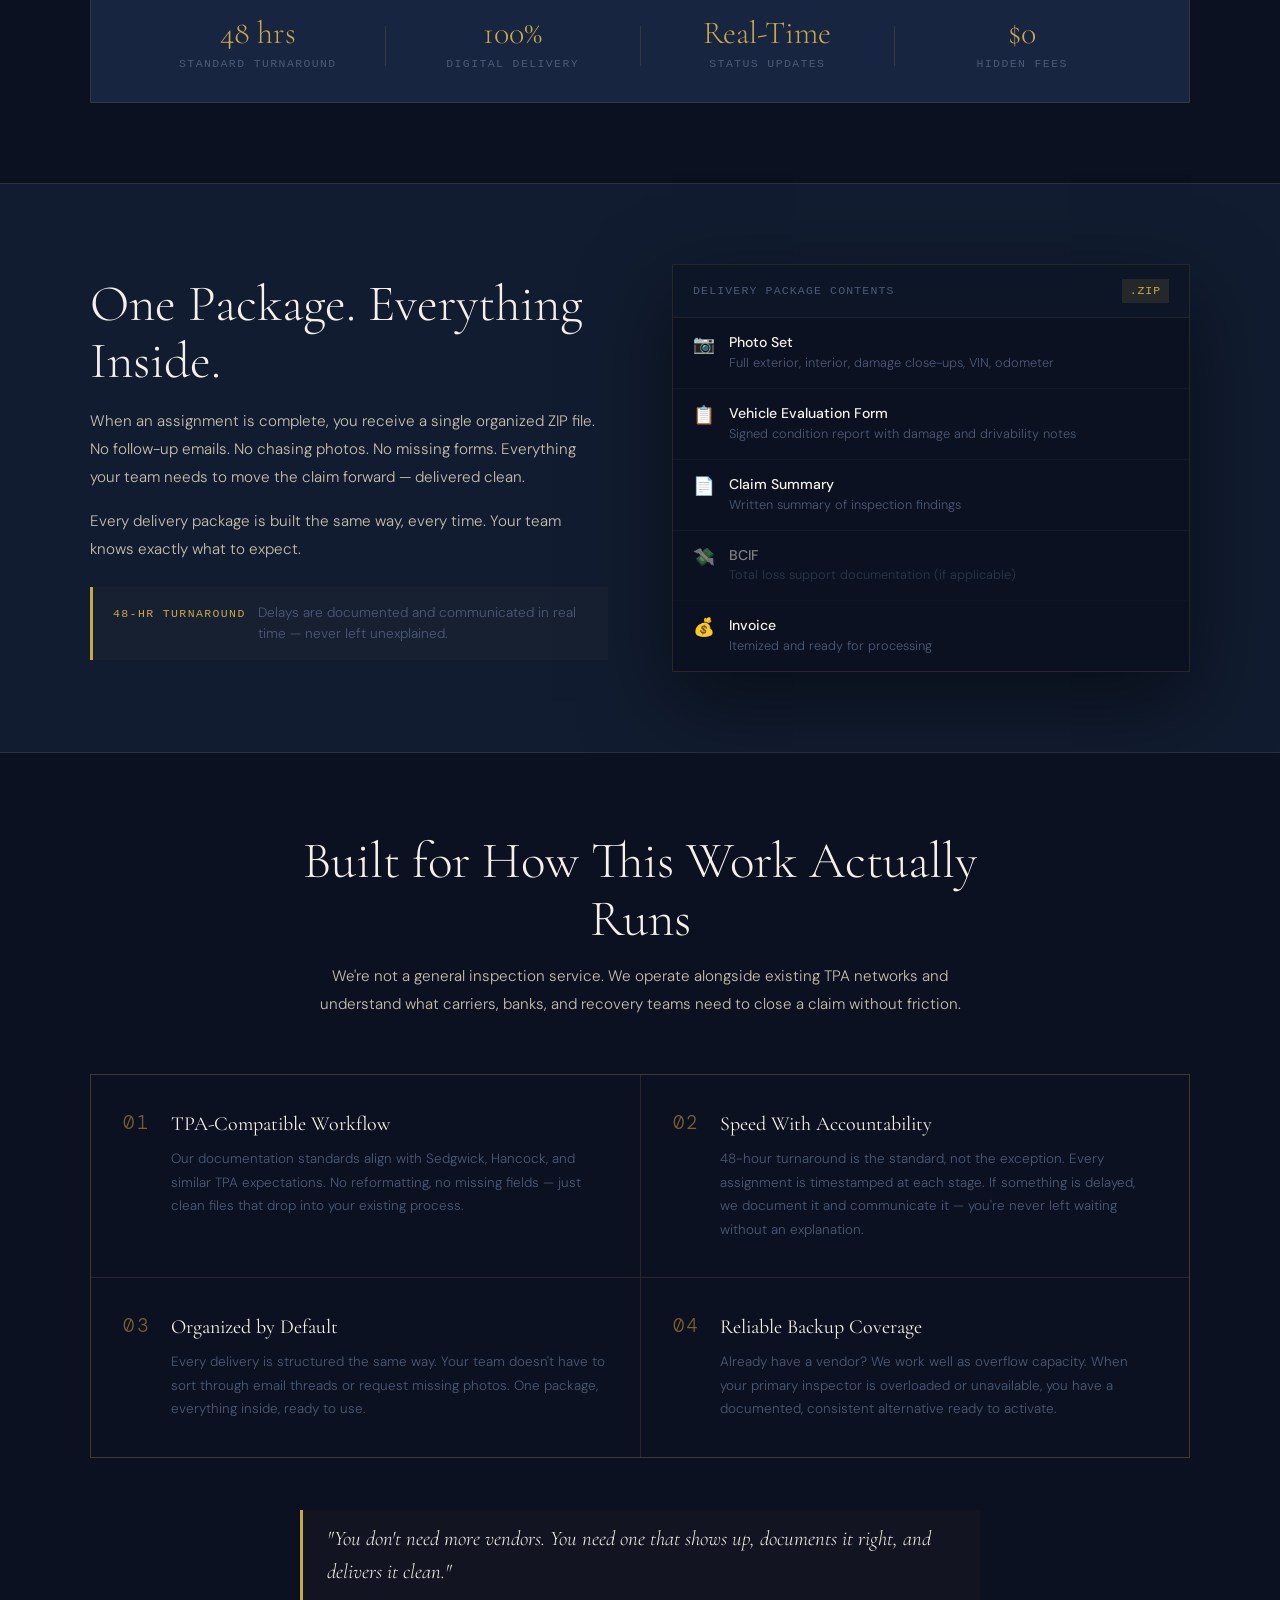
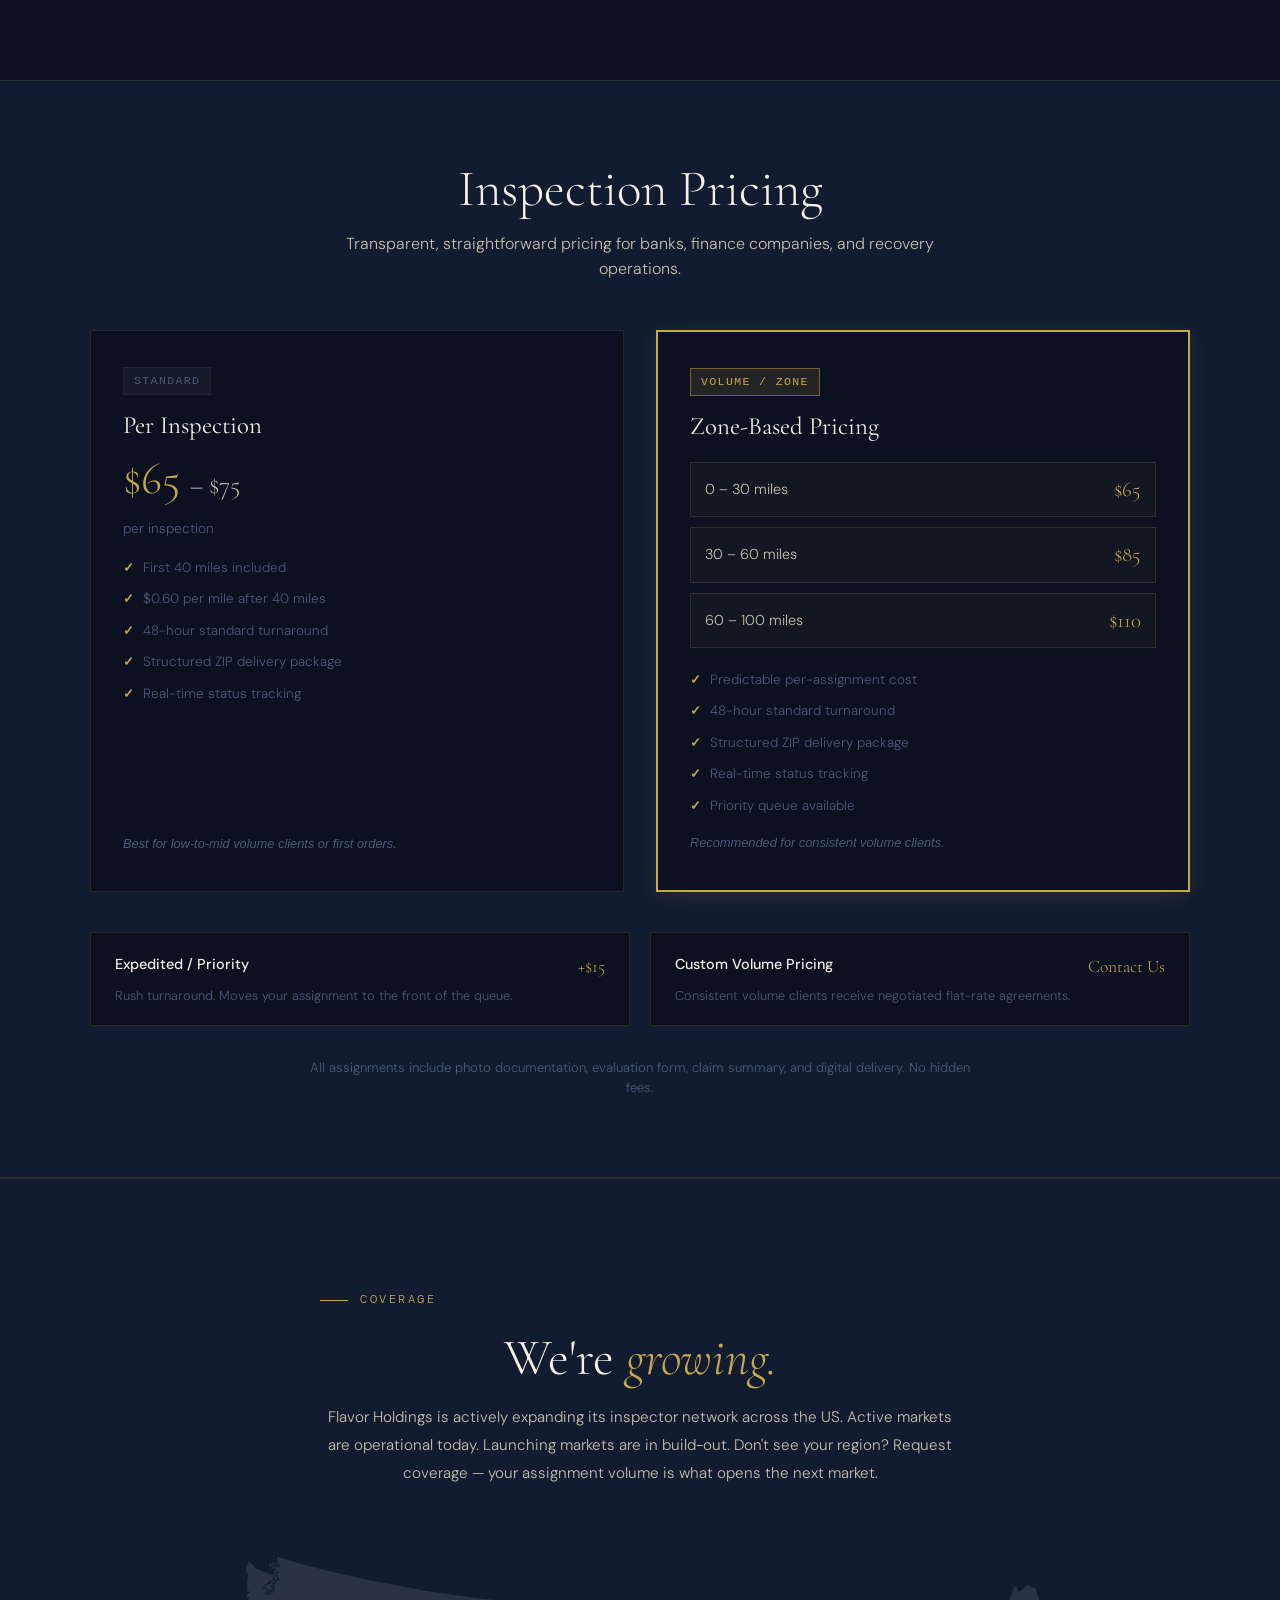
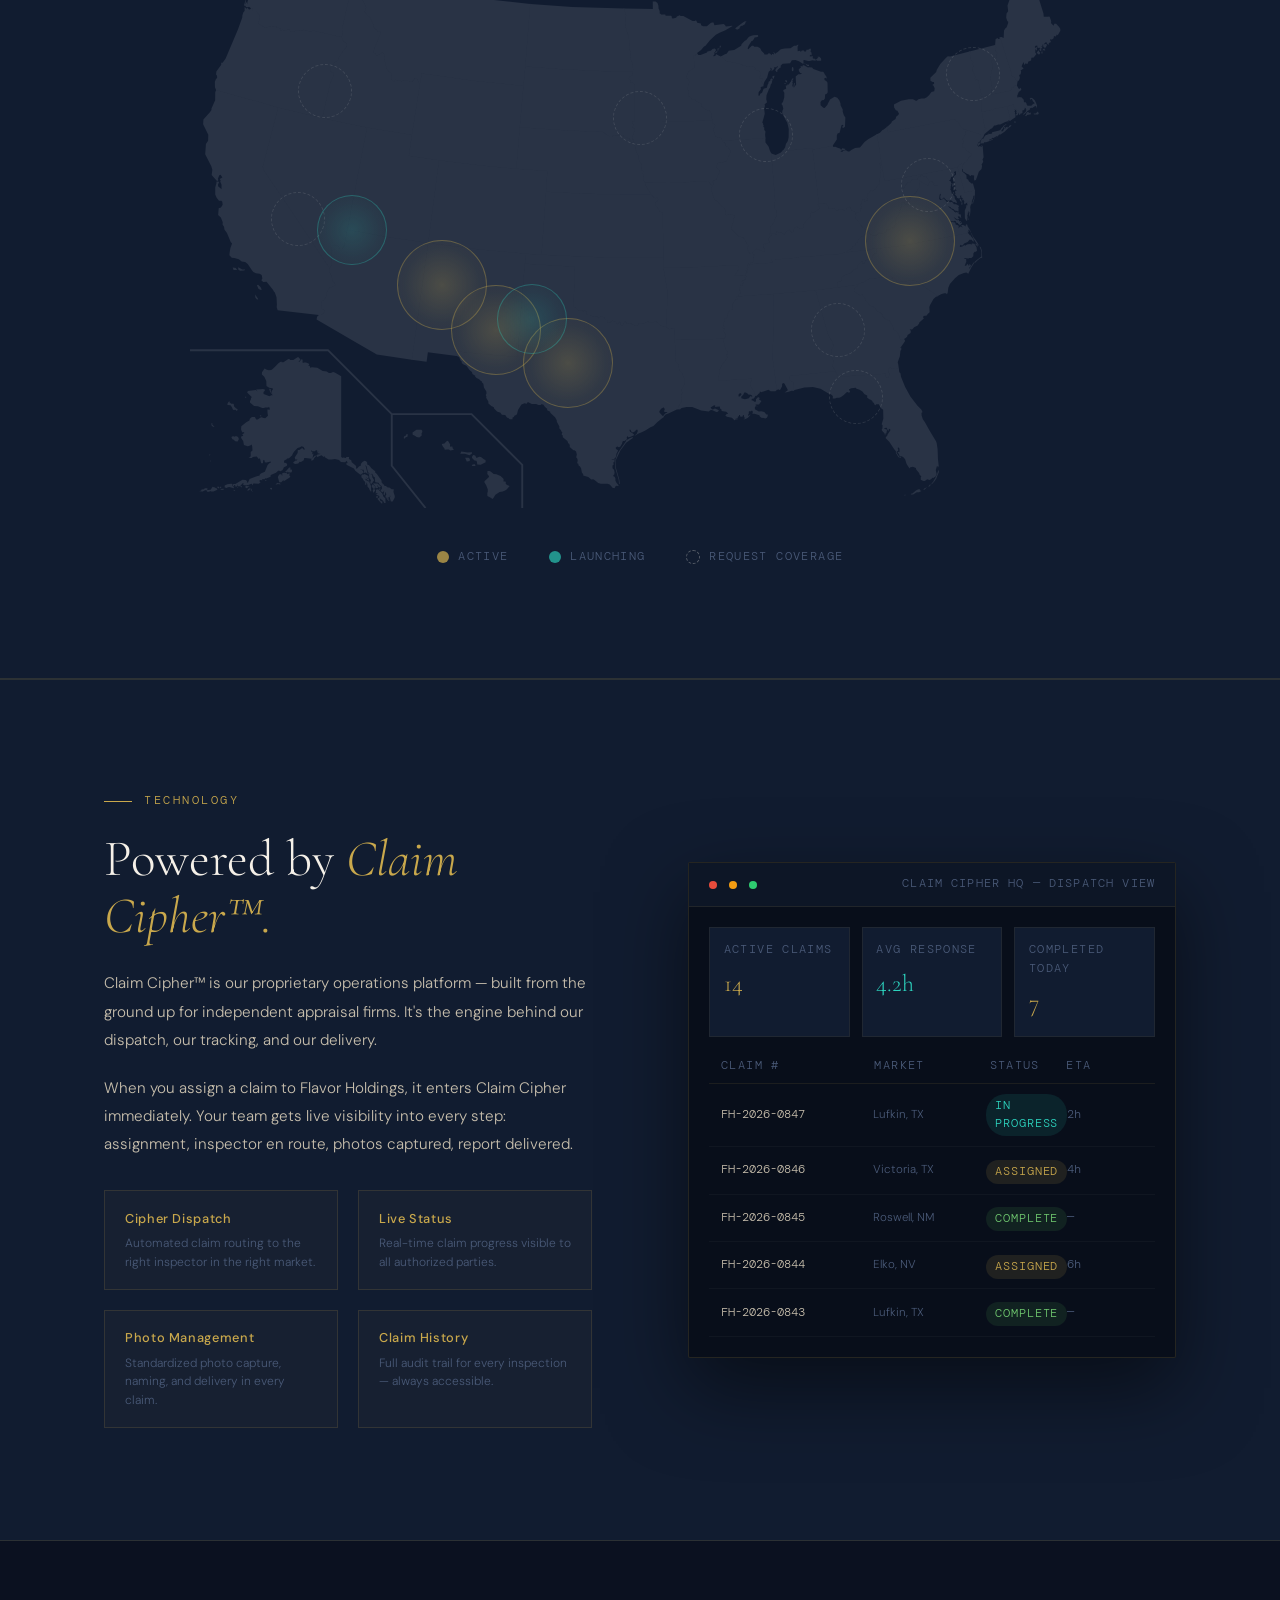
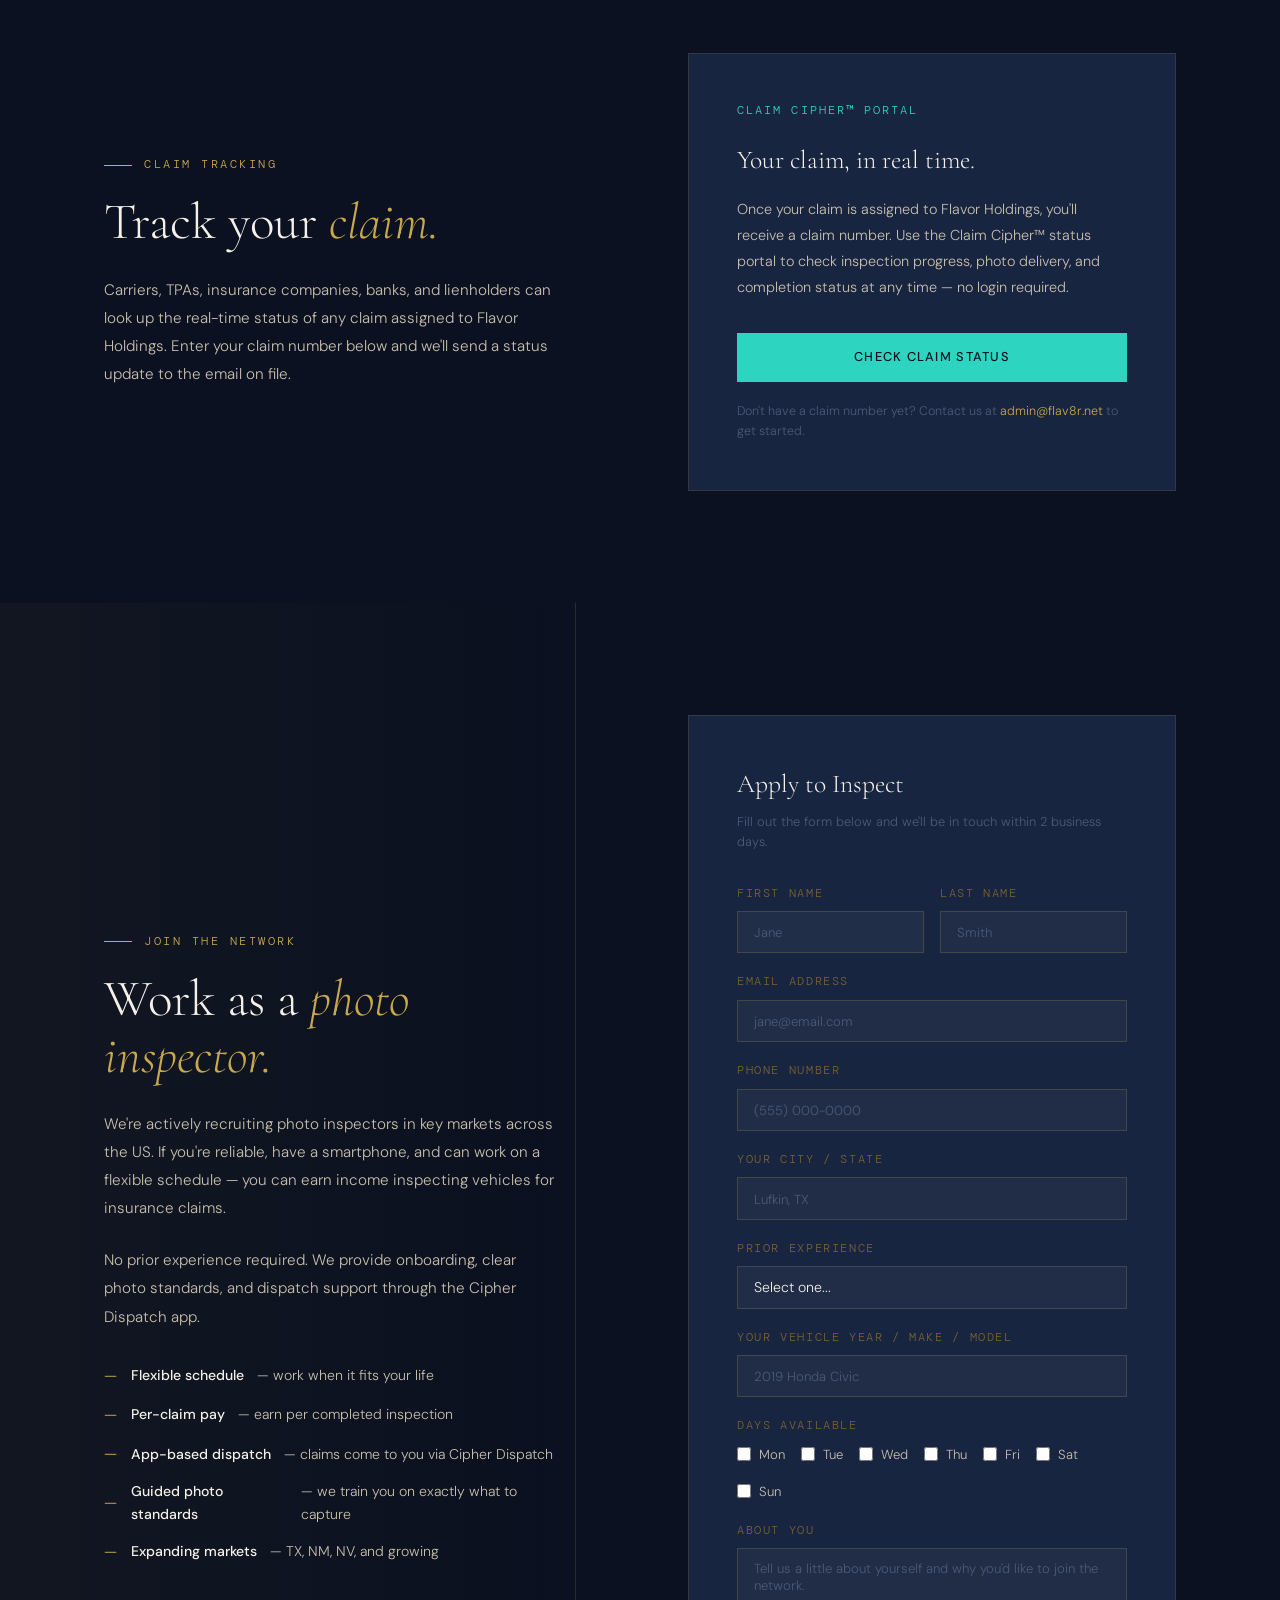
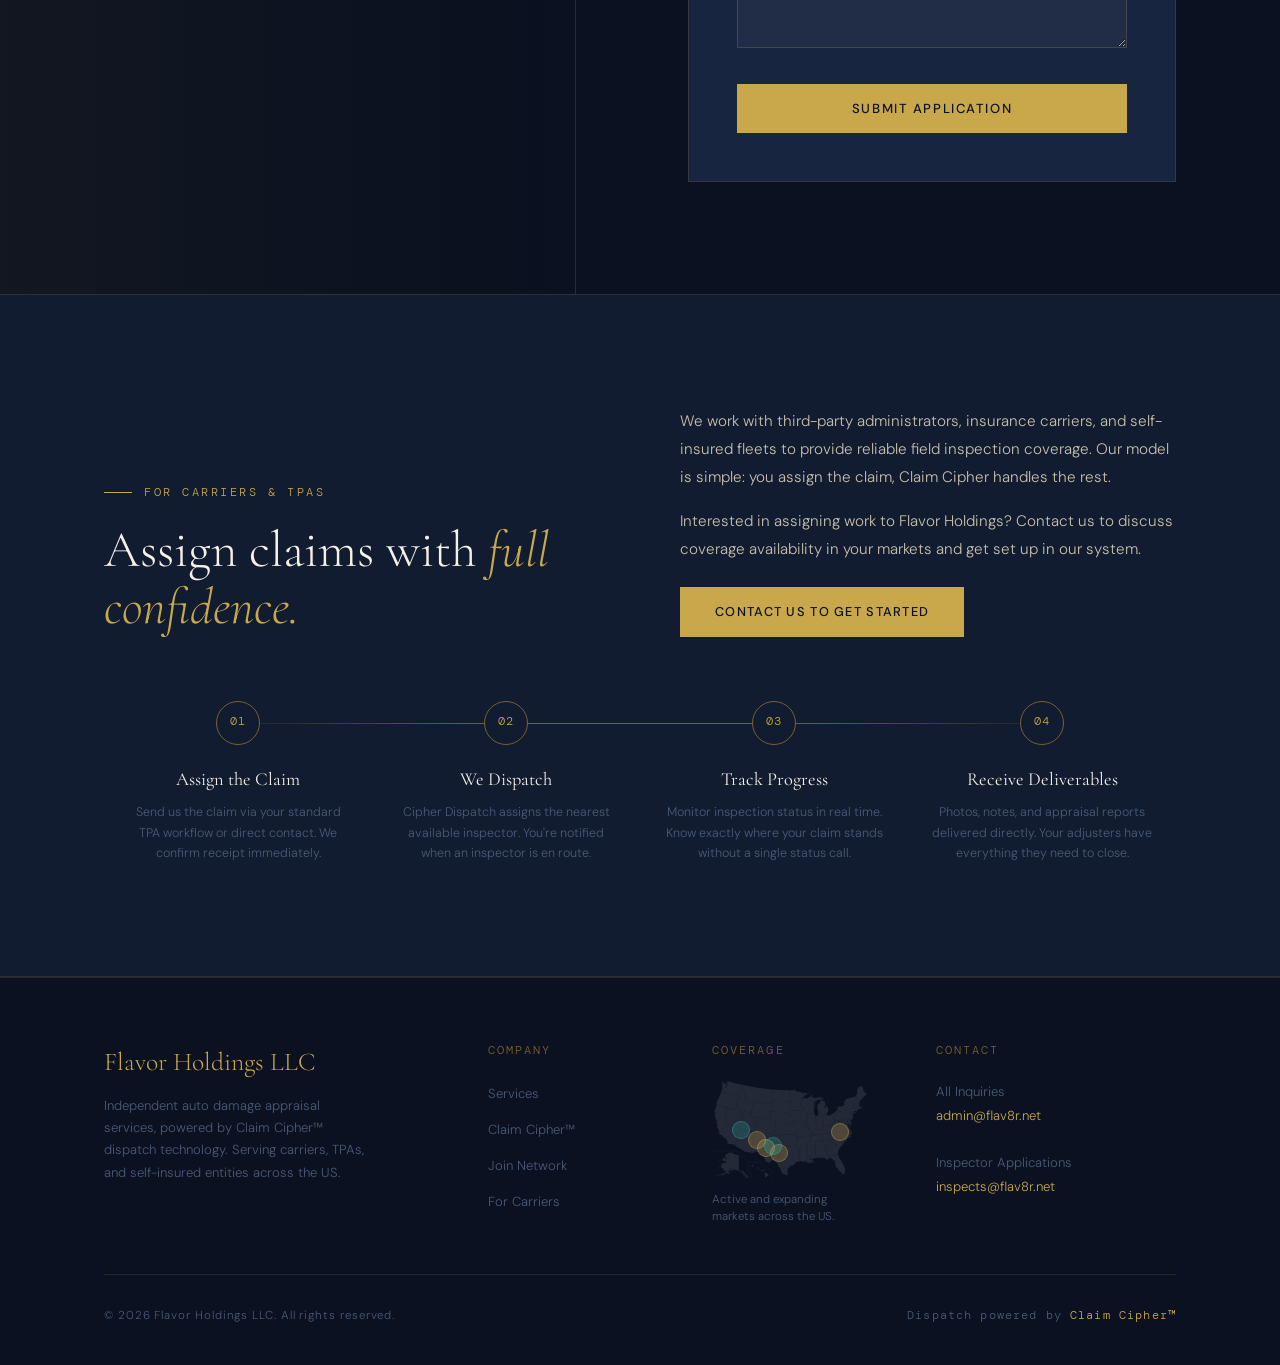
==== commit 39f5ba2f: "feat(landing): add Assign Claim modal wired to public-claim-submit - Nav "Assign Claims" and hero "A" ====
--- a/index.html
+++ b/index.html
@@ -34,7 +34,7 @@
       <span class="nav__hamburger-bar"></span>
       <span class="nav__hamburger-bar"></span>
     </button>
-    <a href="#carriers" class="nav__cta">Assign Claims</a>
+    <a class="nav__cta" href="#" onclick="openClaimModal(); return false;">Assign Claims</a>
   </nav>
 
   <!-- ══ HERO ══════════════════════════════════════════════════ -->
@@ -57,7 +57,7 @@
     </p>
 
     <div class="hero__actions">
-      <a href="#carriers"   class="btn btn--primary">Assign Inspections</a>
+      <a class="btn btn--primary" href="#" onclick="openClaimModal(); return false;">Assign Inspections</a>
       <a href="#inspectors" class="btn btn--ghost">Join as Inspector</a>
     </div>
 
@@ -968,6 +968,148 @@
     </div>
   </footer>
 
+  <!-- ASSIGN CLAIM MODAL -->
+  <div class="claim-modal" id="claimModal" role="dialog" aria-modal="true" aria-labelledby="claimModalTitle">
+    <div class="claim-modal__overlay" onclick="closeClaimModal()"></div>
+    <div class="claim-modal__panel">
+
+      <div class="claim-modal__header">
+        <div class="claim-modal__header-text">
+          <h2 class="claim-modal__title" id="claimModalTitle">Assign a Claim</h2>
+          <p class="claim-modal__subtitle">We'll assign an inspector and confirm within 24 hours.</p>
+        </div>
+        <button class="claim-modal__close" onclick="closeClaimModal()" aria-label="Close">&#10005;</button>
+      </div>
+
+      <!-- STEP 1: CLAIM INFO -->
+      <div class="claim-modal__step" id="claimStep1">
+        <p class="claim-modal__step-label">Step 1 of 2 — Claim &amp; Location</p>
+
+        <div class="claim-modal__form">
+
+          <div class="claim-modal__field claim-modal__field--half">
+            <label class="claim-modal__label" for="cm_claim_number">Claim Number <span class="claim-modal__required">*</span></label>
+            <input class="claim-modal__input" type="text" id="cm_claim_number" name="claim_number" placeholder="e.g. 2024-001234" autocomplete="off">
+          </div>
+
+          <div class="claim-modal__field claim-modal__field--half">
+            <label class="claim-modal__label" for="cm_date_of_loss">Date of Loss</label>
+            <input class="claim-modal__input" type="date" id="cm_date_of_loss" name="date_of_loss">
+          </div>
+
+          <div class="claim-modal__field">
+            <label class="claim-modal__label" for="cm_customer_name">Customer / Vehicle Owner Name <span class="claim-modal__required">*</span></label>
+            <input class="claim-modal__input" type="text" id="cm_customer_name" name="customer_name" placeholder="Full name on claim">
+          </div>
+
+          <div class="claim-modal__field">
+            <label class="claim-modal__label" for="cm_address_line1">Inspection Address <span class="claim-modal__required">*</span></label>
+            <input class="claim-modal__input" type="text" id="cm_address_line1" name="address_line1" placeholder="Street address where vehicle is located">
+          </div>
+
+          <div class="claim-modal__field claim-modal__field--third">
+            <label class="claim-modal__label" for="cm_city">City <span class="claim-modal__required">*</span></label>
+            <input class="claim-modal__input" type="text" id="cm_city" name="city">
+          </div>
+
+          <div class="claim-modal__field claim-modal__field--sixth">
+            <label class="claim-modal__label" for="cm_state">State <span class="claim-modal__required">*</span></label>
+            <input class="claim-modal__input" type="text" id="cm_state" name="state" placeholder="NC" maxlength="2">
+          </div>
+
+          <div class="claim-modal__field claim-modal__field--sixth">
+            <label class="claim-modal__label" for="cm_zip">ZIP <span class="claim-modal__required">*</span></label>
+            <input class="claim-modal__input" type="text" id="cm_zip" name="zip" placeholder="28201" maxlength="10">
+          </div>
+
+          <div class="claim-modal__actions">
+            <button class="claim-modal__btn claim-modal__btn--secondary" onclick="closeClaimModal()">Cancel</button>
+            <button class="claim-modal__btn claim-modal__btn--primary" onclick="claimModalNext()">Next &#8594;</button>
+          </div>
+
+        </div><!-- /.claim-modal__form -->
+      </div><!-- /#claimStep1 -->
+
+      <!-- STEP 2: CONTACT + VEHICLE -->
+      <div class="claim-modal__step claim-modal__step--hidden" id="claimStep2">
+        <p class="claim-modal__step-label">Step 2 of 2 — Contact &amp; Vehicle</p>
+
+        <div class="claim-modal__form">
+
+          <div class="claim-modal__field claim-modal__field--half">
+            <label class="claim-modal__label" for="cm_contact_name">Your Name <span class="claim-modal__required">*</span></label>
+            <input class="claim-modal__input" type="text" id="cm_contact_name" name="contact_name" placeholder="Adjuster or contact name">
+          </div>
+
+          <div class="claim-modal__field claim-modal__field--half">
+            <label class="claim-modal__label" for="cm_contact_email">Your Email <span class="claim-modal__required">*</span></label>
+            <input class="claim-modal__input" type="email" id="cm_contact_email" name="contact_email" placeholder="you@company.com">
+          </div>
+
+          <div class="claim-modal__field claim-modal__field--half">
+            <label class="claim-modal__label" for="cm_contact_phone">Your Phone</label>
+            <input class="claim-modal__input" type="tel" id="cm_contact_phone" name="contact_phone" placeholder="(704) 555-0100">
+          </div>
+
+          <div class="claim-modal__field claim-modal__field--half">
+            <label class="claim-modal__label" for="cm_vin">VIN</label>
+            <input class="claim-modal__input" type="text" id="cm_vin" name="vin" placeholder="17-character VIN" maxlength="17">
+          </div>
+
+          <div class="claim-modal__field claim-modal__field--sixth">
+            <label class="claim-modal__label" for="cm_year">Year</label>
+            <input class="claim-modal__input" type="text" id="cm_year" name="year" placeholder="2021" maxlength="4">
+          </div>
+
+          <div class="claim-modal__field claim-modal__field--third">
+            <label class="claim-modal__label" for="cm_make">Make</label>
+            <input class="claim-modal__input" type="text" id="cm_make" name="make" placeholder="Honda">
+          </div>
+
+          <div class="claim-modal__field claim-modal__field--third">
+            <label class="claim-modal__label" for="cm_model">Model</label>
+            <input class="claim-modal__input" type="text" id="cm_model" name="model" placeholder="Accord">
+          </div>
+
+          <div class="claim-modal__field">
+            <label class="claim-modal__label" for="cm_instructions">Special Instructions</label>
+            <textarea class="claim-modal__input claim-modal__input--textarea" id="cm_instructions" name="special_instructions" rows="3" placeholder="Gate codes, contact at location, access notes, etc."></textarea>
+          </div>
+
+          <div class="claim-modal__actions">
+            <button class="claim-modal__btn claim-modal__btn--secondary" onclick="claimModalBack()">&#8592; Back</button>
+            <button class="claim-modal__btn claim-modal__btn--primary" id="claimSubmitBtn" onclick="submitClaim()">Submit Claim</button>
+          </div>
+
+        </div><!-- /.claim-modal__form -->
+      </div><!-- /#claimStep2 -->
+
+      <!-- SUCCESS STATE -->
+      <div class="claim-modal__step claim-modal__step--hidden" id="claimSuccess">
+        <div class="claim-modal__success">
+          <div class="claim-modal__success-icon">&#10003;</div>
+          <h3 class="claim-modal__success-title">Claim Submitted</h3>
+          <p class="claim-modal__success-body">
+            Your assignment has been received. You'll get a status update within 24 hours
+            at the email you provided. Use the claim tracker to follow progress anytime.
+          </p>
+          <p class="claim-modal__success-claim-number" id="claimSuccessNumber"></p>
+          <div class="claim-modal__actions claim-modal__actions--centered">
+            <a class="claim-modal__btn claim-modal__btn--secondary" href="/track.html">Track This Claim</a>
+            <button class="claim-modal__btn claim-modal__btn--primary" onclick="closeClaimModal()">Done</button>
+          </div>
+        </div>
+      </div>
+
+      <!-- ERROR STATE -->
+      <div class="claim-modal__error-bar claim-modal__error-bar--hidden" id="claimErrorBar">
+        <span class="claim-modal__error-text" id="claimErrorText"></span>
+      </div>
+
+    </div><!-- /.claim-modal__panel -->
+  </div>
+  <!-- END ASSIGN CLAIM MODAL -->
+
   <script src="main.js"></script>
 </body>
 </html>
--- a/styles.css
+++ b/styles.css
@@ -1534,8 +1534,10 @@
    ============================================================ */
 
 .services {
-  background-color: var(--color-bg, #ffffff);
+  background-color: var(--color-navy);
   padding: 80px 24px;
+  position: relative;
+  z-index: 1;
 }
 
 .services__container {
@@ -1549,15 +1551,17 @@
 }
 
 .services__title {
-  font-size: 2rem;
-  font-weight: 700;
-  color: var(--color-text-primary, #0d1b2a);
+  font-family: var(--font-display);
+  font-size: clamp(2.2rem, 4vw, 3.6rem);
+  font-weight: 300;
+  color: var(--color-cream);
   margin-bottom: 12px;
+  line-height: 1.12;
 }
 
 .services__subtitle {
   font-size: 1rem;
-  color: var(--color-text-secondary, #555);
+  color: var(--color-cream-dim);
   max-width: 600px;
   margin: 0 auto;
   line-height: 1.65;
@@ -1566,42 +1570,63 @@
 .services__grid {
   display: grid;
   grid-template-columns: repeat(3, 1fr);
-  gap: 24px;
+  gap: 1px;
+  background: var(--color-border);
+  border: 1px solid var(--color-border);
   margin-bottom: 52px;
 }
 
 .services__card {
-  background-color: var(--color-surface, #f8f8f8);
-  border-radius: 8px;
+  background-color: var(--color-navy);
   padding: 32px 28px;
   display: flex;
   flex-direction: column;
   gap: 12px;
-  transition: box-shadow 0.2s ease, transform 0.2s ease;
+  transition: background var(--transition-slow);
+  position: relative;
+  overflow: hidden;
+}
+
+.services__card::before {
+  content: '';
+  position: absolute;
+  bottom: 0;
+  left: 0;
+  width: 100%;
+  height: 2px;
+  background: var(--color-gold);
+  transform: scaleX(0);
+  transform-origin: left;
+  transition: transform 0.4s ease;
 }
 
 .services__card:hover {
-  box-shadow: 0 6px 24px rgba(13, 27, 42, 0.08);
-  transform: translateY(-2px);
+  background: var(--color-navy-light);
+}
+
+.services__card:hover::before {
+  transform: scaleX(1);
 }
 
 .services__card-icon {
   font-size: 1.6rem;
   line-height: 1;
+  color: var(--color-gold);
 }
 
 .services__card-title {
-  font-size: 0.95rem;
-  font-weight: 700;
-  color: var(--color-text-primary, #0d1b2a);
+  font-family: var(--font-display);
+  font-size: 1.25rem;
+  font-weight: 400;
+  color: var(--color-cream);
   margin: 0;
   line-height: 1.3;
 }
 
 .services__card-body {
-  font-size: 0.875rem;
-  color: var(--color-text-secondary, #555);
-  line-height: 1.6;
+  font-size: 0.84rem;
+  color: var(--color-muted);
+  line-height: 1.75;
   margin: 0;
 }
 
@@ -1612,8 +1637,8 @@
   align-items: center;
   justify-content: center;
   gap: 0;
-  background-color: var(--color-bg-navy, #0d1b2a);
-  border-radius: 8px;
+  background-color: var(--color-navy-light);
+  border: 1px solid var(--color-border);
   padding: 28px 40px;
 }
 
@@ -1626,25 +1651,27 @@
 }
 
 .services__turnaround-value {
-  font-size: 1.6rem;
-  font-weight: 800;
-  color: var(--color-gold, #c9a84c);
+  font-family: var(--font-display);
+  font-size: 2rem;
+  font-weight: 300;
+  color: var(--color-gold);
   line-height: 1;
 }
 
 .services__turnaround-label {
-  font-size: 0.75rem;
-  font-weight: 600;
-  color: rgba(255, 255, 255, 0.65);
+  font-family: var(--font-mono);
+  font-size: 0.72rem;
+  font-weight: 400;
+  color: var(--color-muted);
   text-transform: uppercase;
-  letter-spacing: 0.06em;
+  letter-spacing: 0.12em;
   text-align: center;
 }
 
 .services__turnaround-divider {
   width: 1px;
   height: 40px;
-  background-color: rgba(255, 255, 255, 0.15);
+  background-color: var(--color-border);
   flex-shrink: 0;
 }
 
@@ -1679,8 +1706,12 @@
    ============================================================ */
 
 .delivery {
-  background-color: var(--color-surface, #f8f8f8);
+  background-color: var(--color-navy-mid);
+  border-top: 1px solid var(--color-border);
+  border-bottom: 1px solid var(--color-border);
   padding: 80px 24px;
+  position: relative;
+  z-index: 1;
 }
 
 .delivery__container {
@@ -1702,17 +1733,18 @@
 }
 
 .delivery__title {
-  font-size: 1.85rem;
-  font-weight: 700;
-  color: var(--color-text-primary, #0d1b2a);
-  line-height: 1.2;
+  font-family: var(--font-display);
+  font-size: clamp(2.2rem, 4vw, 3.6rem);
+  font-weight: 300;
+  color: var(--color-cream);
+  line-height: 1.12;
   margin: 0;
 }
 
 .delivery__body {
   font-size: 0.95rem;
-  color: var(--color-text-secondary, #555);
-  line-height: 1.7;
+  color: var(--color-cream-dim);
+  line-height: 1.85;
   margin: 0;
 }
 
@@ -1722,35 +1754,35 @@
   gap: 12px;
   margin-top: 8px;
   padding: 16px 20px;
-  background-color: var(--color-bg, #ffffff);
-  border-left: 3px solid var(--color-gold, #c9a84c);
-  border-radius: 0 6px 6px 0;
+  background-color: rgba(201, 168, 76, 0.03);
+  border-left: 3px solid var(--color-gold);
+  border-radius: 0;
 }
 
 .delivery__turnaround-badge {
-  font-size: 0.75rem;
-  font-weight: 700;
-  color: var(--color-gold, #c9a84c);
+  font-family: var(--font-mono);
+  font-size: 0.72rem;
+  font-weight: 400;
+  color: var(--color-gold);
   text-transform: uppercase;
-  letter-spacing: 0.06em;
+  letter-spacing: 0.12em;
   white-space: nowrap;
   padding-top: 2px;
 }
 
 .delivery__turnaround-text {
   font-size: 0.85rem;
-  color: var(--color-text-secondary, #555);
+  color: var(--color-muted);
   line-height: 1.5;
 }
 
 /* PACKAGE WIDGET */
 
 .delivery__package {
-  background-color: var(--color-bg, #ffffff);
-  border: 1px solid var(--color-border, #e0e0e0);
-  border-radius: 10px;
+  background-color: var(--color-navy);
+  border: 1px solid var(--color-border);
   overflow: hidden;
-  box-shadow: 0 4px 24px rgba(13, 27, 42, 0.06);
+  box-shadow: 0 30px 80px rgba(0, 0, 0, 0.5);
 }
 
 .delivery__package-header {
@@ -1758,25 +1790,27 @@
   align-items: center;
   justify-content: space-between;
   padding: 14px 20px;
-  background-color: var(--color-bg-navy, #0d1b2a);
+  background-color: #0d1626;
+  border-bottom: 1px solid rgba(201, 168, 76, 0.1);
 }
 
 .delivery__package-label {
-  font-size: 0.78rem;
-  font-weight: 700;
-  color: rgba(255, 255, 255, 0.75);
+  font-family: var(--font-mono);
+  font-size: 0.72rem;
+  font-weight: 400;
+  color: var(--color-muted);
   text-transform: uppercase;
-  letter-spacing: 0.07em;
+  letter-spacing: 0.1em;
 }
 
 .delivery__package-ext {
-  font-size: 0.72rem;
-  font-weight: 700;
-  color: var(--color-gold, #c9a84c);
-  background-color: rgba(201, 168, 76, 0.15);
+  font-family: var(--font-mono);
+  font-size: 0.72rem;
+  font-weight: 400;
+  color: var(--color-gold);
+  background-color: rgba(201, 168, 76, 0.12);
   padding: 3px 8px;
-  border-radius: 4px;
-  letter-spacing: 0.05em;
+  letter-spacing: 0.08em;
 }
 
 .delivery__package-list {
@@ -1790,8 +1824,8 @@
   align-items: flex-start;
   gap: 14px;
   padding: 16px 20px;
-  border-bottom: 1px solid var(--color-border, #e0e0e0);
-  transition: background-color 0.15s ease;
+  border-bottom: 1px solid rgba(255, 255, 255, 0.03);
+  transition: background-color var(--transition-base);
 }
 
 .delivery__package-item:last-child {
@@ -1799,11 +1833,11 @@
 }
 
 .delivery__package-item:hover {
-  background-color: var(--color-surface, #f8f8f8);
+  background-color: var(--color-navy-light);
 }
 
 .delivery__package-item--conditional {
-  opacity: 0.7;
+  opacity: 0.5;
 }
 
 .delivery__package-item-icon {
@@ -1821,14 +1855,14 @@
 
 .delivery__package-item-name {
   font-size: 0.88rem;
-  font-weight: 700;
-  color: var(--color-text-primary, #0d1b2a);
+  font-weight: 500;
+  color: var(--color-cream);
   line-height: 1.2;
 }
 
 .delivery__package-item-desc {
   font-size: 0.8rem;
-  color: var(--color-text-secondary, #777);
+  color: var(--color-muted);
   line-height: 1.4;
 }
 
@@ -1844,8 +1878,10 @@
    ============================================================ */
 
 .why {
-  background-color: var(--color-bg, #ffffff);
+  background-color: var(--color-navy);
   padding: 80px 24px;
+  position: relative;
+  z-index: 1;
 }
 
 .why__container {
@@ -1862,27 +1898,27 @@
 }
 
 .why__title {
-  font-size: 1.9rem;
-  font-weight: 700;
-  color: var(--color-text-primary, #0d1b2a);
-  line-height: 1.2;
+  font-family: var(--font-display);
+  font-size: clamp(2.2rem, 4vw, 3.6rem);
+  font-weight: 300;
+  color: var(--color-cream);
+  line-height: 1.12;
   margin-bottom: 14px;
 }
 
 .why__subtitle {
-  font-size: 0.975rem;
-  color: var(--color-text-secondary, #555);
-  line-height: 1.7;
+  font-size: 0.95rem;
+  color: var(--color-cream-dim);
+  line-height: 1.85;
   margin: 0;
 }
 
 .why__grid {
   display: grid;
   grid-template-columns: repeat(2, 1fr);
-  gap: 2px;
-  background-color: var(--color-border, #e0e0e0);
-  border: 1px solid var(--color-border, #e0e0e0);
-  border-radius: 10px;
+  gap: 1px;
+  background-color: var(--color-border);
+  border: 1px solid var(--color-border);
   overflow: hidden;
   margin-bottom: 52px;
 }
@@ -1891,23 +1927,23 @@
   display: flex;
   gap: 20px;
   padding: 36px 32px;
-  background-color: var(--color-bg, #ffffff);
-  transition: background-color 0.15s ease;
+  background-color: var(--color-navy);
+  transition: background var(--transition-slow);
 }
 
 .why__item:hover {
-  background-color: var(--color-surface, #f8f8f8);
+  background-color: var(--color-navy-light);
 }
 
 .why__item-number {
-  font-size: 2rem;
-  font-weight: 800;
-  color: var(--color-gold, #c9a84c);
-  opacity: 0.4;
+  font-family: var(--font-mono);
+  font-size: 1.2rem;
+  color: var(--color-gold-dim);
+  opacity: 1;
   line-height: 1;
   flex-shrink: 0;
   padding-top: 2px;
-  font-variant-numeric: tabular-nums;
+  letter-spacing: 0.15em;
 }
 
 .why__item-content {
@@ -1917,17 +1953,18 @@
 }
 
 .why__item-title {
-  font-size: 0.95rem;
-  font-weight: 700;
-  color: var(--color-text-primary, #0d1b2a);
+  font-family: var(--font-display);
+  font-size: 1.25rem;
+  font-weight: 400;
+  color: var(--color-cream);
   margin: 0;
   line-height: 1.3;
 }
 
 .why__item-body {
-  font-size: 0.875rem;
-  color: var(--color-text-secondary, #555);
-  line-height: 1.65;
+  font-size: 0.84rem;
+  color: var(--color-muted);
+  line-height: 1.75;
   margin: 0;
 }
 
@@ -1939,17 +1976,17 @@
 
 .why__quote {
   display: inline-block;
-  font-size: 1.05rem;
+  font-family: var(--font-display);
+  font-size: 1.3rem;
   font-style: italic;
-  color: var(--color-text-primary, #0d1b2a);
-  border-left: 3px solid var(--color-gold, #c9a84c);
+  color: var(--color-cream);
+  border-left: 3px solid var(--color-gold);
   padding: 12px 24px;
   margin: 0;
   text-align: left;
   max-width: 680px;
   line-height: 1.6;
-  background-color: var(--color-surface, #f8f8f8);
-  border-radius: 0 6px 6px 0;
+  background-color: rgba(201, 168, 76, 0.03);
 }
 
 @media (max-width: 768px) {
@@ -1967,8 +2004,12 @@
    ============================================================ */
 
 .pricing {
-  background-color: var(--color-surface, #f8f8f8);
+  background-color: var(--color-navy-mid);
+  border-top: 1px solid var(--color-border);
+  border-bottom: 1px solid var(--color-border);
   padding: 80px 24px;
+  position: relative;
+  z-index: 1;
 }
 
 .pricing__container {
@@ -1982,15 +2023,17 @@
 }
 
 .pricing__title {
-  font-size: 2rem;
-  font-weight: 700;
-  color: var(--color-text-primary, #0d1b2a);
+  font-family: var(--font-display);
+  font-size: clamp(2.2rem, 4vw, 3.6rem);
+  font-weight: 300;
+  color: var(--color-cream);
   margin-bottom: 12px;
+  line-height: 1.12;
 }
 
 .pricing__subtitle {
   font-size: 1rem;
-  color: var(--color-text-secondary, #555);
+  color: var(--color-cream-dim);
   max-width: 600px;
   margin: 0 auto;
   line-height: 1.6;
@@ -2004,9 +2047,8 @@
 }
 
 .pricing__card {
-  background-color: var(--color-surface-card, #ffffff);
-  border: 1px solid var(--color-border, #e0e0e0);
-  border-radius: 8px;
+  background-color: var(--color-navy);
+  border: 1px solid var(--color-border);
   padding: 36px 32px;
   position: relative;
   display: flex;
@@ -2015,52 +2057,57 @@
 }
 
 .pricing__card--featured {
-  border-color: var(--color-gold, #c9a84c);
+  border-color: var(--color-gold);
   border-width: 2px;
   box-shadow: 0 4px 20px rgba(201, 168, 76, 0.12);
 }
 
 .pricing__card-badge {
   display: inline-block;
-  font-size: 0.7rem;
-  font-weight: 700;
-  letter-spacing: 0.08em;
+  font-family: var(--font-mono);
+  font-size: 0.72rem;
+  font-weight: 400;
+  letter-spacing: 0.12em;
   text-transform: uppercase;
-  color: var(--color-text-secondary, #555);
-  background-color: var(--color-badge-bg, #efefef);
+  color: var(--color-muted);
+  background-color: rgba(255, 255, 255, 0.04);
+  border: 1px solid var(--color-border-dim);
   padding: 4px 10px;
-  border-radius: 4px;
   width: fit-content;
 }
 
 .pricing__card-badge--gold {
-  background-color: var(--color-gold, #c9a84c);
-  color: #fff;
+  background-color: rgba(201, 168, 76, 0.12);
+  color: var(--color-gold);
+  border-color: var(--color-gold-dim);
 }
 
 .pricing__card-title {
-  font-size: 1.2rem;
-  font-weight: 700;
-  color: var(--color-text-primary, #0d1b2a);
+  font-family: var(--font-display);
+  font-size: 1.55rem;
+  font-weight: 400;
+  color: var(--color-cream);
   margin: 0;
+  line-height: 1.2;
 }
 
 .pricing__card-rate {
-  font-size: 2.4rem;
-  font-weight: 800;
-  color: var(--color-text-primary, #0d1b2a);
+  font-family: var(--font-display);
+  font-size: 2.8rem;
+  font-weight: 300;
+  color: var(--color-gold);
   line-height: 1;
 }
 
 .pricing__card-rate-unit {
-  font-size: 1.4rem;
-  font-weight: 600;
-  color: var(--color-text-secondary, #555);
+  font-size: 1.6rem;
+  font-weight: 300;
+  color: var(--color-cream-dim);
 }
 
 .pricing__card-rate-note {
   font-size: 0.85rem;
-  color: var(--color-text-secondary, #555);
+  color: var(--color-muted);
   margin: 0;
 }
 
@@ -2076,24 +2123,26 @@
   justify-content: space-between;
   align-items: center;
   padding: 10px 14px;
-  background-color: var(--color-zone-bg, #f5f5f5);
-  border-radius: 6px;
+  background-color: rgba(255, 255, 255, 0.02);
+  border: 1px solid var(--color-border-dim);
 }
 
 .pricing__card--featured .pricing__zone-row {
-  background-color: var(--color-zone-bg-featured, #fdf8ee);
+  background-color: rgba(201, 168, 76, 0.04);
+  border-color: var(--color-border);
 }
 
 .pricing__zone-label {
   font-size: 0.9rem;
-  color: var(--color-text-secondary, #555);
-  font-weight: 500;
+  color: var(--color-cream-dim);
+  font-weight: 300;
 }
 
 .pricing__zone-price {
-  font-size: 1.1rem;
-  font-weight: 700;
-  color: var(--color-text-primary, #0d1b2a);
+  font-family: var(--font-display);
+  font-size: 1.3rem;
+  font-weight: 300;
+  color: var(--color-gold);
 }
 
 .pricing__card-list {
@@ -2106,24 +2155,24 @@
 }
 
 .pricing__card-list-item {
-  font-size: 0.88rem;
-  color: var(--color-text-secondary, #555);
+  font-size: 0.84rem;
+  color: var(--color-muted);
   padding-left: 20px;
   position: relative;
-  line-height: 1.4;
+  line-height: 1.75;
 }
 
 .pricing__card-list-item::before {
   content: "\2713";
   position: absolute;
   left: 0;
-  color: var(--color-gold, #c9a84c);
+  color: var(--color-gold);
   font-weight: 700;
 }
 
 .pricing__card-note {
   font-size: 0.8rem;
-  color: var(--color-text-muted, #888);
+  color: var(--color-muted);
   font-style: italic;
   margin: 0;
   margin-top: auto;
@@ -2139,9 +2188,8 @@
 }
 
 .pricing__addon-item {
-  background-color: var(--color-surface-card, #ffffff);
-  border: 1px solid var(--color-border, #e0e0e0);
-  border-radius: 6px;
+  background-color: var(--color-navy);
+  border: 1px solid var(--color-border);
   padding: 20px 24px;
   display: grid;
   grid-template-columns: 1fr auto;
@@ -2152,16 +2200,17 @@
 
 .pricing__addon-label {
   font-size: 0.9rem;
-  font-weight: 700;
-  color: var(--color-text-primary, #0d1b2a);
+  font-weight: 500;
+  color: var(--color-cream);
   grid-column: 1;
   grid-row: 1;
 }
 
 .pricing__addon-price {
-  font-size: 0.95rem;
-  font-weight: 800;
-  color: var(--color-gold, #c9a84c);
+  font-family: var(--font-display);
+  font-size: 1.1rem;
+  font-weight: 300;
+  color: var(--color-gold);
   grid-column: 2;
   grid-row: 1;
   white-space: nowrap;
@@ -2169,7 +2218,7 @@
 
 .pricing__addon-desc {
   font-size: 0.8rem;
-  color: var(--color-text-secondary, #555);
+  color: var(--color-muted);
   grid-column: 1 / span 2;
   grid-row: 2;
   margin-top: 6px;
@@ -2181,7 +2230,7 @@
 .pricing__footer-note {
   text-align: center;
   font-size: 0.82rem;
-  color: var(--color-text-muted, #888);
+  color: var(--color-muted);
   line-height: 1.5;
   max-width: 680px;
   margin: 0 auto;
@@ -2214,6 +2263,336 @@
 @keyframes pulse-teal {
   0%, 100% { transform: translate(-50%,-50%) scale(1);     opacity: 0.85; }
   50%       { transform: translate(-50%,-50%) scale(1.22);  opacity: 0.5; }
+}
+
+/* ============================================================
+   CLAIM MODAL BLOCK
+   ============================================================ */
+
+.body--modal-open {
+  overflow: hidden;
+}
+
+.claim-modal {
+  display: none;
+  position: fixed;
+  inset: 0;
+  z-index: 1000;
+  align-items: center;
+  justify-content: center;
+  padding: 16px;
+}
+
+.claim-modal--open {
+  display: flex;
+}
+
+.claim-modal__overlay {
+  position: fixed;
+  inset: 0;
+  background-color: rgba(11, 17, 32, 0.75);
+  cursor: pointer;
+}
+
+.claim-modal__panel {
+  position: relative;
+  background-color: var(--color-navy-mid);
+  border: 1px solid var(--color-border);
+  width: 100%;
+  max-width: 640px;
+  max-height: 90vh;
+  overflow-y: auto;
+  box-shadow: 0 30px 80px rgba(0, 0, 0, 0.5);
+  z-index: 1001;
+}
+
+.claim-modal__header {
+  display: flex;
+  align-items: flex-start;
+  justify-content: space-between;
+  padding: 28px 32px 20px;
+  border-bottom: 1px solid var(--color-border);
+  position: sticky;
+  top: 0;
+  background-color: var(--color-navy-mid);
+  z-index: 1;
+}
+
+.claim-modal__title {
+  font-family: var(--font-display);
+  font-size: 1.6rem;
+  font-weight: 300;
+  color: var(--color-cream);
+  margin: 0 0 4px;
+}
+
+.claim-modal__subtitle {
+  font-size: 0.85rem;
+  color: var(--color-muted);
+  margin: 0;
+}
+
+.claim-modal__close {
+  background: none;
+  border: none;
+  cursor: pointer;
+  font-size: 1rem;
+  color: var(--color-muted);
+  padding: 4px 8px;
+  line-height: 1;
+  flex-shrink: 0;
+  margin-left: 16px;
+  transition: color var(--transition-base);
+}
+
+.claim-modal__close:hover {
+  color: var(--color-cream);
+}
+
+.claim-modal__step {
+  padding: 24px 32px 28px;
+}
+
+.claim-modal__step--hidden {
+  display: none;
+}
+
+.claim-modal__step-label {
+  font-family: var(--font-mono);
+  font-size: 0.72rem;
+  font-weight: 400;
+  color: var(--color-gold);
+  text-transform: uppercase;
+  letter-spacing: 0.12em;
+  margin: 0 0 20px;
+}
+
+/* FORM GRID */
+
+.claim-modal__form {
+  display: grid;
+  grid-template-columns: repeat(6, 1fr);
+  gap: 16px;
+}
+
+.claim-modal__field {
+  grid-column: 1 / -1;
+  display: flex;
+  flex-direction: column;
+  gap: 6px;
+}
+
+.claim-modal__field--half {
+  grid-column: span 3;
+}
+
+.claim-modal__field--third {
+  grid-column: span 2;
+}
+
+.claim-modal__field--sixth {
+  grid-column: span 1;
+}
+
+.claim-modal__label {
+  font-family: var(--font-mono);
+  font-size: 0.72rem;
+  font-weight: 400;
+  letter-spacing: 0.14em;
+  text-transform: uppercase;
+  color: var(--color-gold-dim);
+}
+
+.claim-modal__required {
+  color: var(--color-gold);
+}
+
+.claim-modal__input {
+  border: 1px solid rgba(201, 168, 76, 0.2);
+  padding: 9px 12px;
+  font-size: 0.88rem;
+  font-weight: 300;
+  color: var(--color-cream);
+  background-color: rgba(255, 255, 255, 0.04);
+  width: 100%;
+  box-sizing: border-box;
+  transition: border-color var(--transition-base), background var(--transition-base);
+  font-family: var(--font-body);
+  -webkit-appearance: none;
+  appearance: none;
+  border-radius: 0;
+  outline: none;
+}
+
+.claim-modal__input::placeholder {
+  color: var(--color-muted);
+  font-size: 0.82rem;
+}
+
+.claim-modal__input:focus {
+  border-color: var(--color-gold);
+  background: rgba(201, 168, 76, 0.04);
+}
+
+.claim-modal__input--textarea {
+  resize: vertical;
+  min-height: 80px;
+}
+
+.claim-modal__input--error {
+  border-color: #e74c3c;
+}
+
+/* ACTIONS */
+
+.claim-modal__actions {
+  grid-column: 1 / -1;
+  display: flex;
+  justify-content: flex-end;
+  gap: 12px;
+  margin-top: 8px;
+}
+
+.claim-modal__actions--centered {
+  justify-content: center;
+}
+
+.claim-modal__btn {
+  padding: 10px 24px;
+  font-family: var(--font-body);
+  font-size: 0.82rem;
+  font-weight: 500;
+  letter-spacing: 0.1em;
+  text-transform: uppercase;
+  cursor: pointer;
+  border: none;
+  transition: all var(--transition-base);
+}
+
+.claim-modal__btn--primary {
+  background-color: var(--color-gold);
+  color: var(--color-navy);
+}
+
+.claim-modal__btn--primary:hover {
+  background-color: var(--color-gold-light);
+  transform: translateY(-1px);
+}
+
+.claim-modal__btn--primary:disabled {
+  opacity: 0.55;
+  cursor: not-allowed;
+  transform: none;
+}
+
+.claim-modal__btn--secondary {
+  background-color: transparent;
+  color: var(--color-cream);
+  border: 1px solid rgba(245, 240, 232, 0.25);
+  text-decoration: none;
+  display: inline-flex;
+  align-items: center;
+}
+
+.claim-modal__btn--secondary:hover {
+  border-color: var(--color-cream);
+  transform: translateY(-1px);
+}
+
+/* SUCCESS STATE */
+
+.claim-modal__success {
+  display: flex;
+  flex-direction: column;
+  align-items: center;
+  text-align: center;
+  gap: 12px;
+  padding: 8px 0 8px;
+}
+
+.claim-modal__success-icon {
+  width: 56px;
+  height: 56px;
+  border-radius: 50%;
+  background-color: rgba(201, 168, 76, 0.12);
+  color: var(--color-gold);
+  font-size: 1.6rem;
+  display: flex;
+  align-items: center;
+  justify-content: center;
+  border: 1px solid var(--color-gold-dim);
+}
+
+.claim-modal__success-title {
+  font-family: var(--font-display);
+  font-size: 1.6rem;
+  font-weight: 300;
+  color: var(--color-cream);
+  margin: 0;
+}
+
+.claim-modal__success-body {
+  font-size: 0.9rem;
+  color: var(--color-cream-dim);
+  line-height: 1.6;
+  max-width: 420px;
+  margin: 0;
+}
+
+.claim-modal__success-claim-number {
+  font-family: var(--font-mono);
+  font-size: 0.85rem;
+  color: var(--color-gold);
+  letter-spacing: 0.1em;
+  margin: 0;
+}
+
+/* ERROR BAR */
+
+.claim-modal__error-bar {
+  margin: 0 32px 24px;
+  padding: 12px 16px;
+  background-color: rgba(231, 76, 60, 0.06);
+  border: 1px solid rgba(231, 76, 60, 0.2);
+}
+
+.claim-modal__error-bar--hidden {
+  display: none;
+}
+
+.claim-modal__error-text {
+  font-size: 0.85rem;
+  color: #e8a09a;
+}
+
+/* RESPONSIVE */
+
+@media (max-width: 600px) {
+  .claim-modal__panel {
+    max-height: 100vh;
+    position: fixed;
+    bottom: 0;
+    left: 0;
+    right: 0;
+    max-width: 100%;
+  }
+
+  .claim-modal {
+    align-items: flex-end;
+    padding: 0;
+  }
+
+  .claim-modal__field--half,
+  .claim-modal__field--third,
+  .claim-modal__field--sixth {
+    grid-column: 1 / -1;
+  }
+
+  .claim-modal__header,
+  .claim-modal__step {
+    padding-left: 20px;
+    padding-right: 20px;
+  }
 }
 
 /* ── RESPONSIVE ─────────────────────────────────────────────── */
